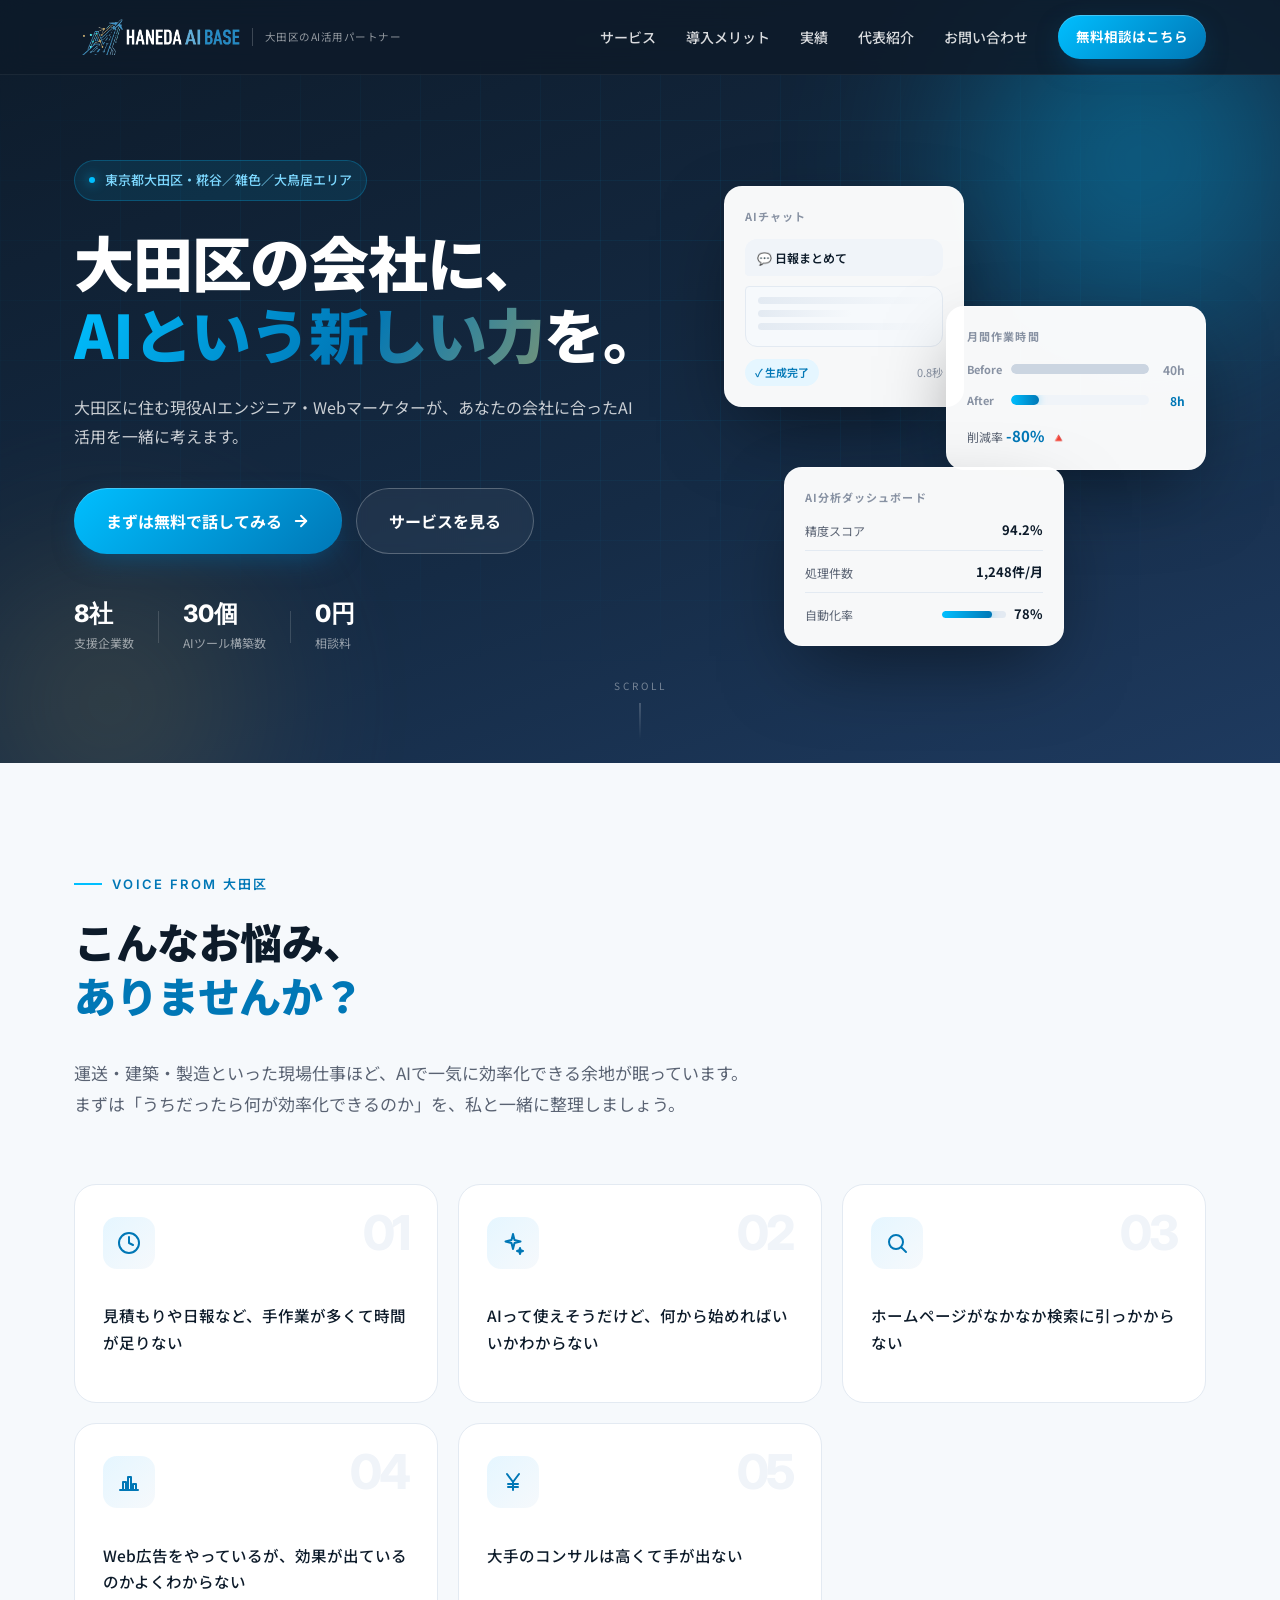
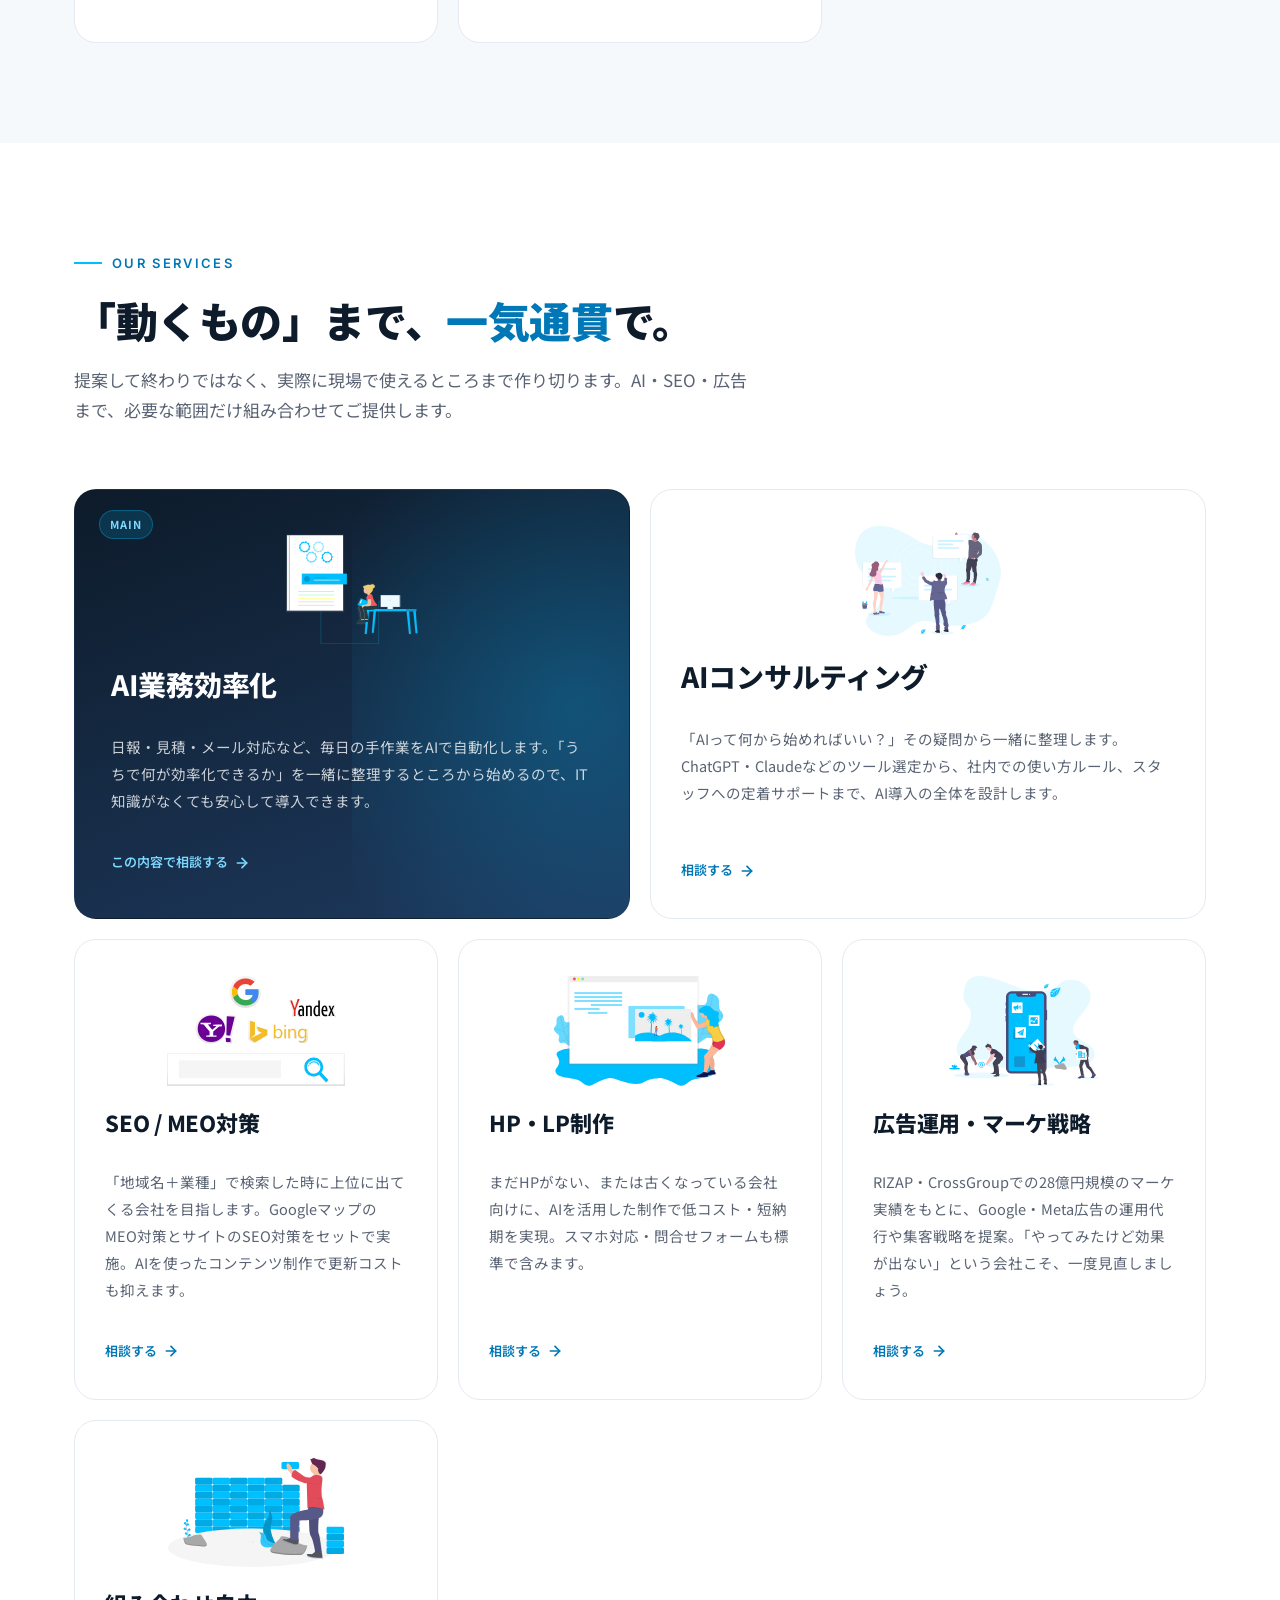
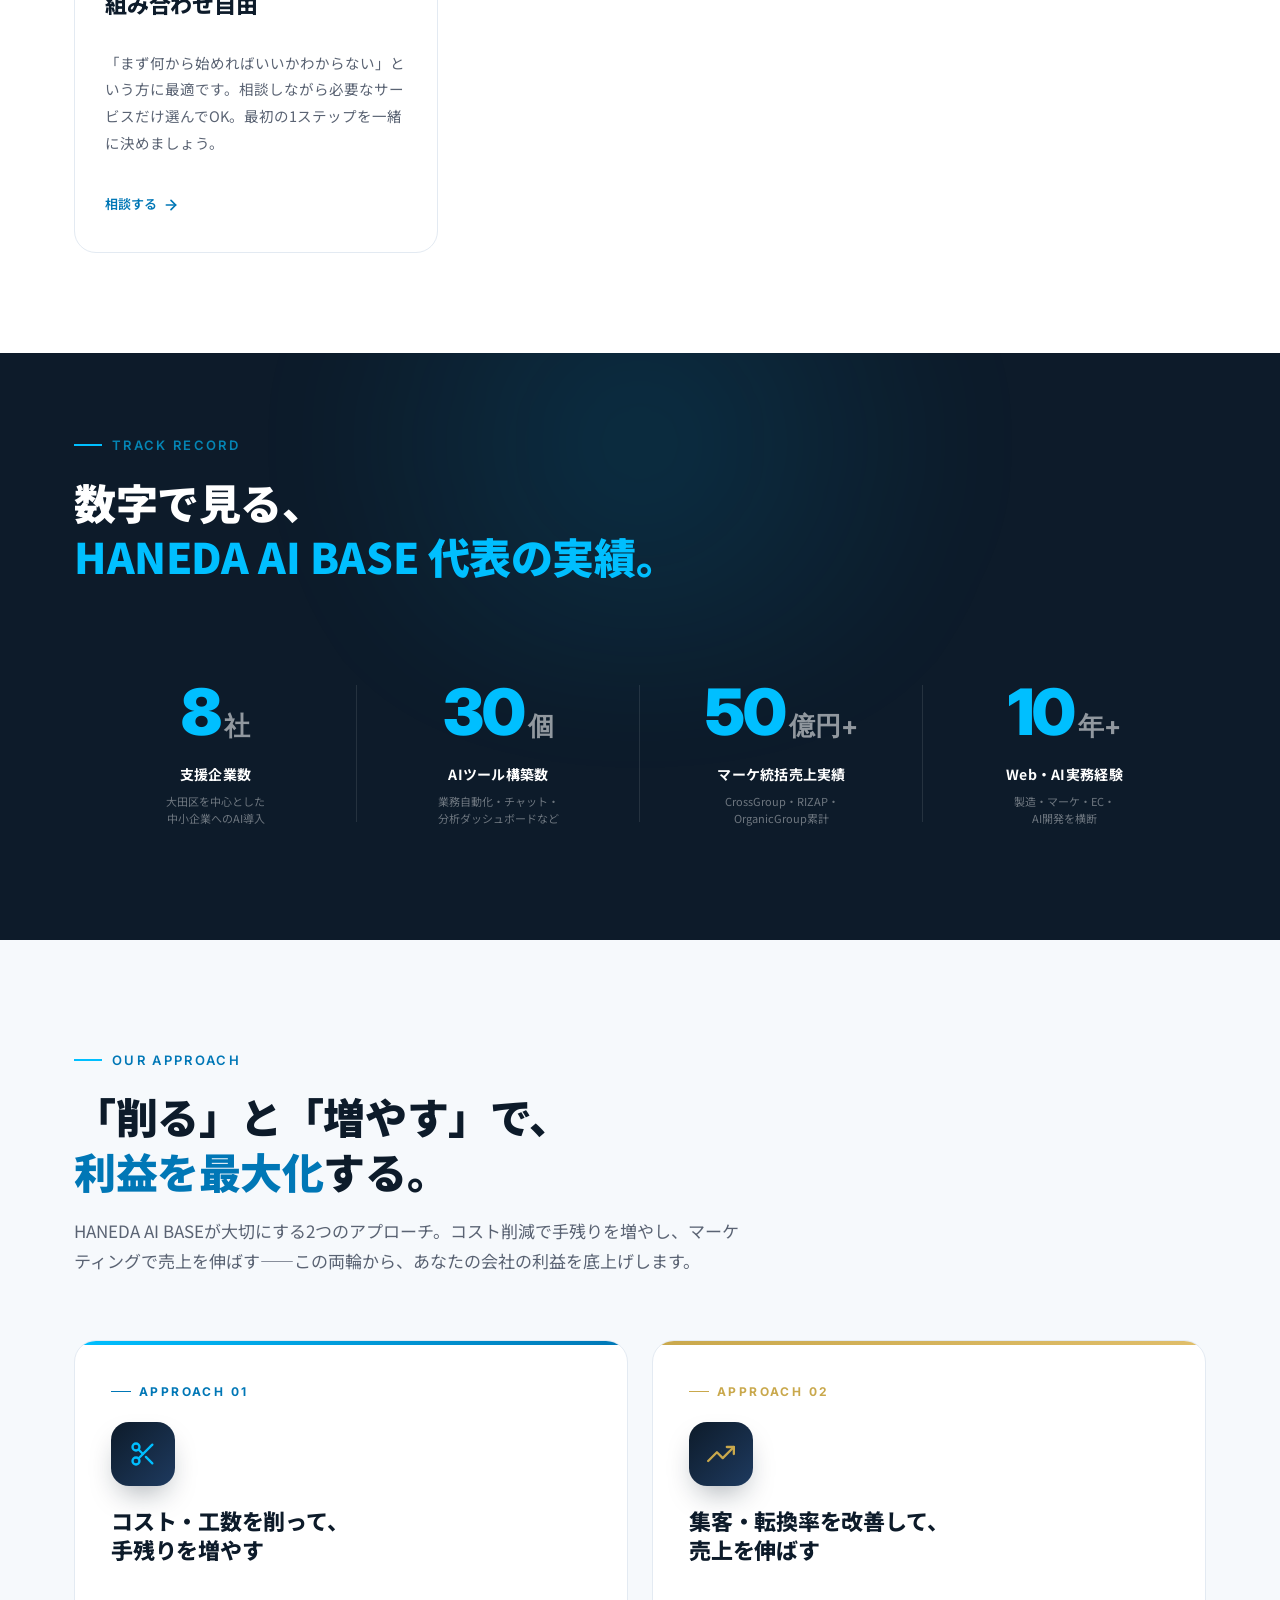
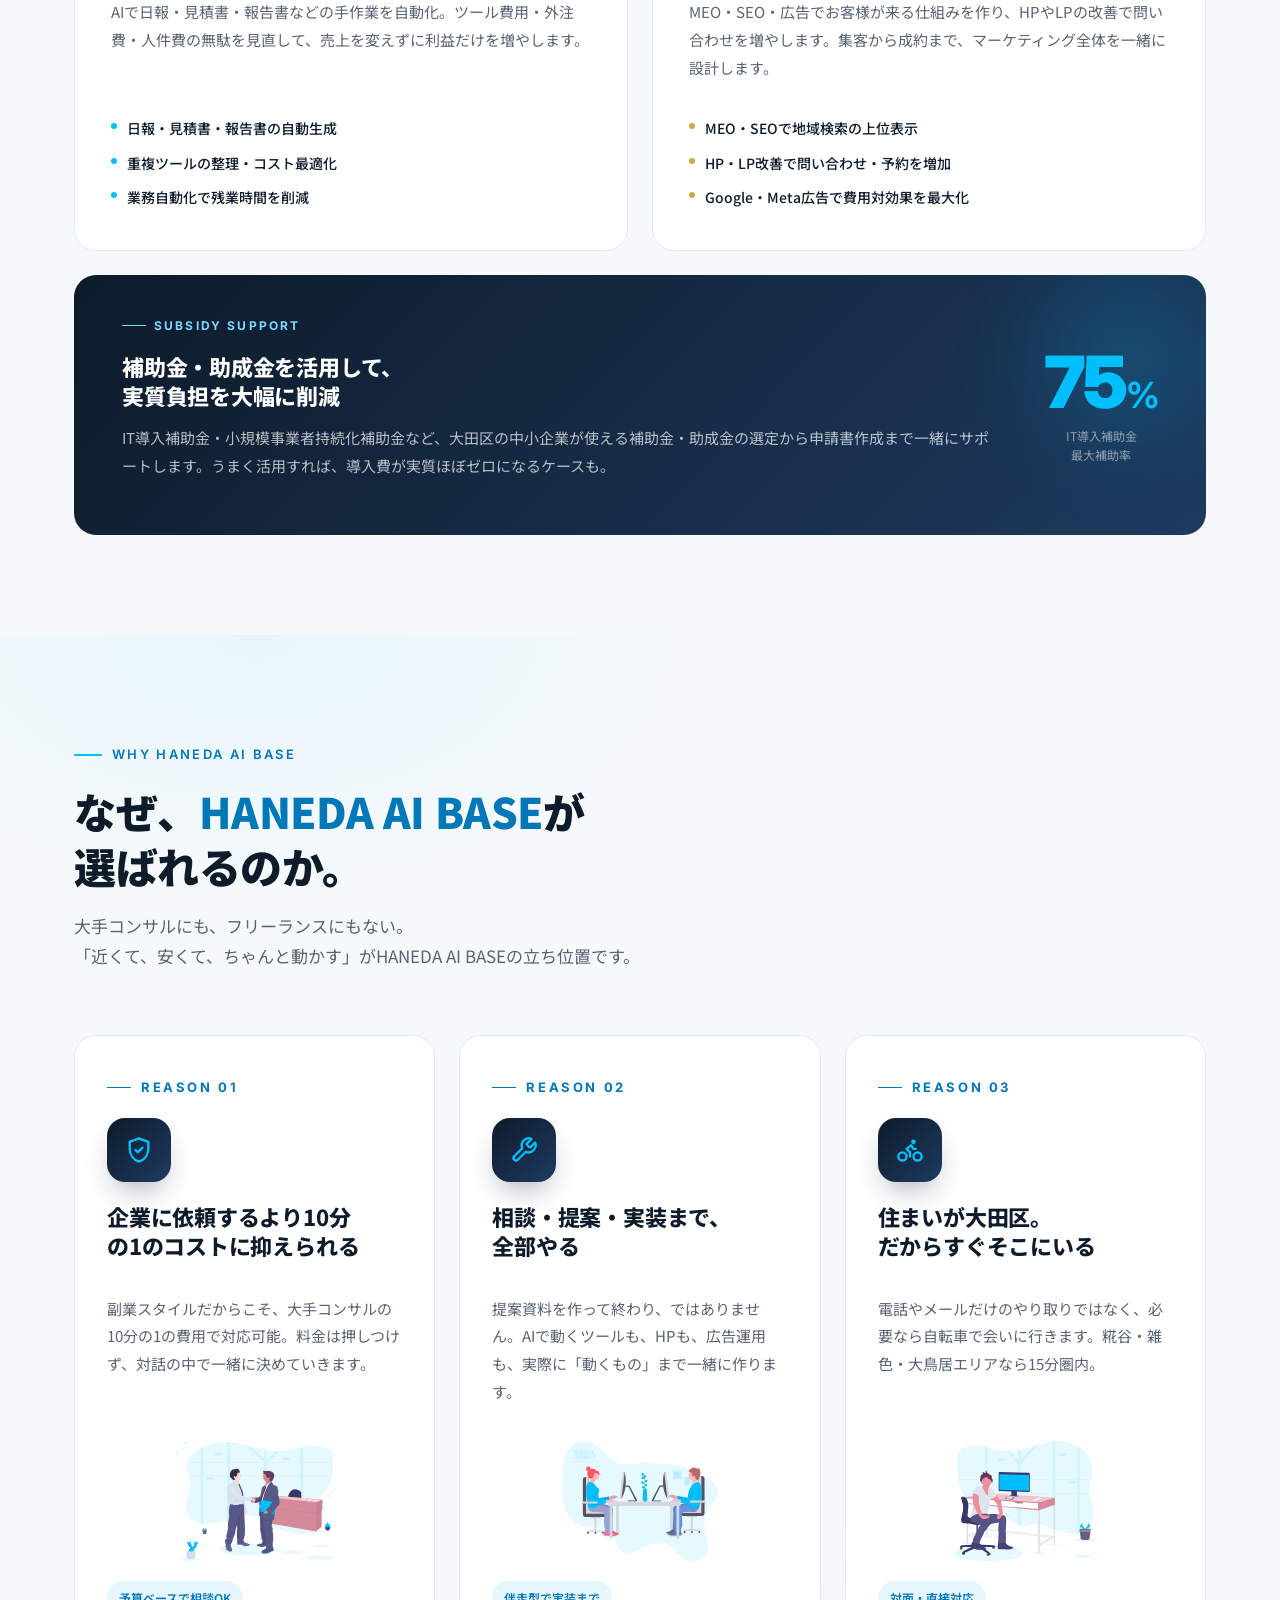
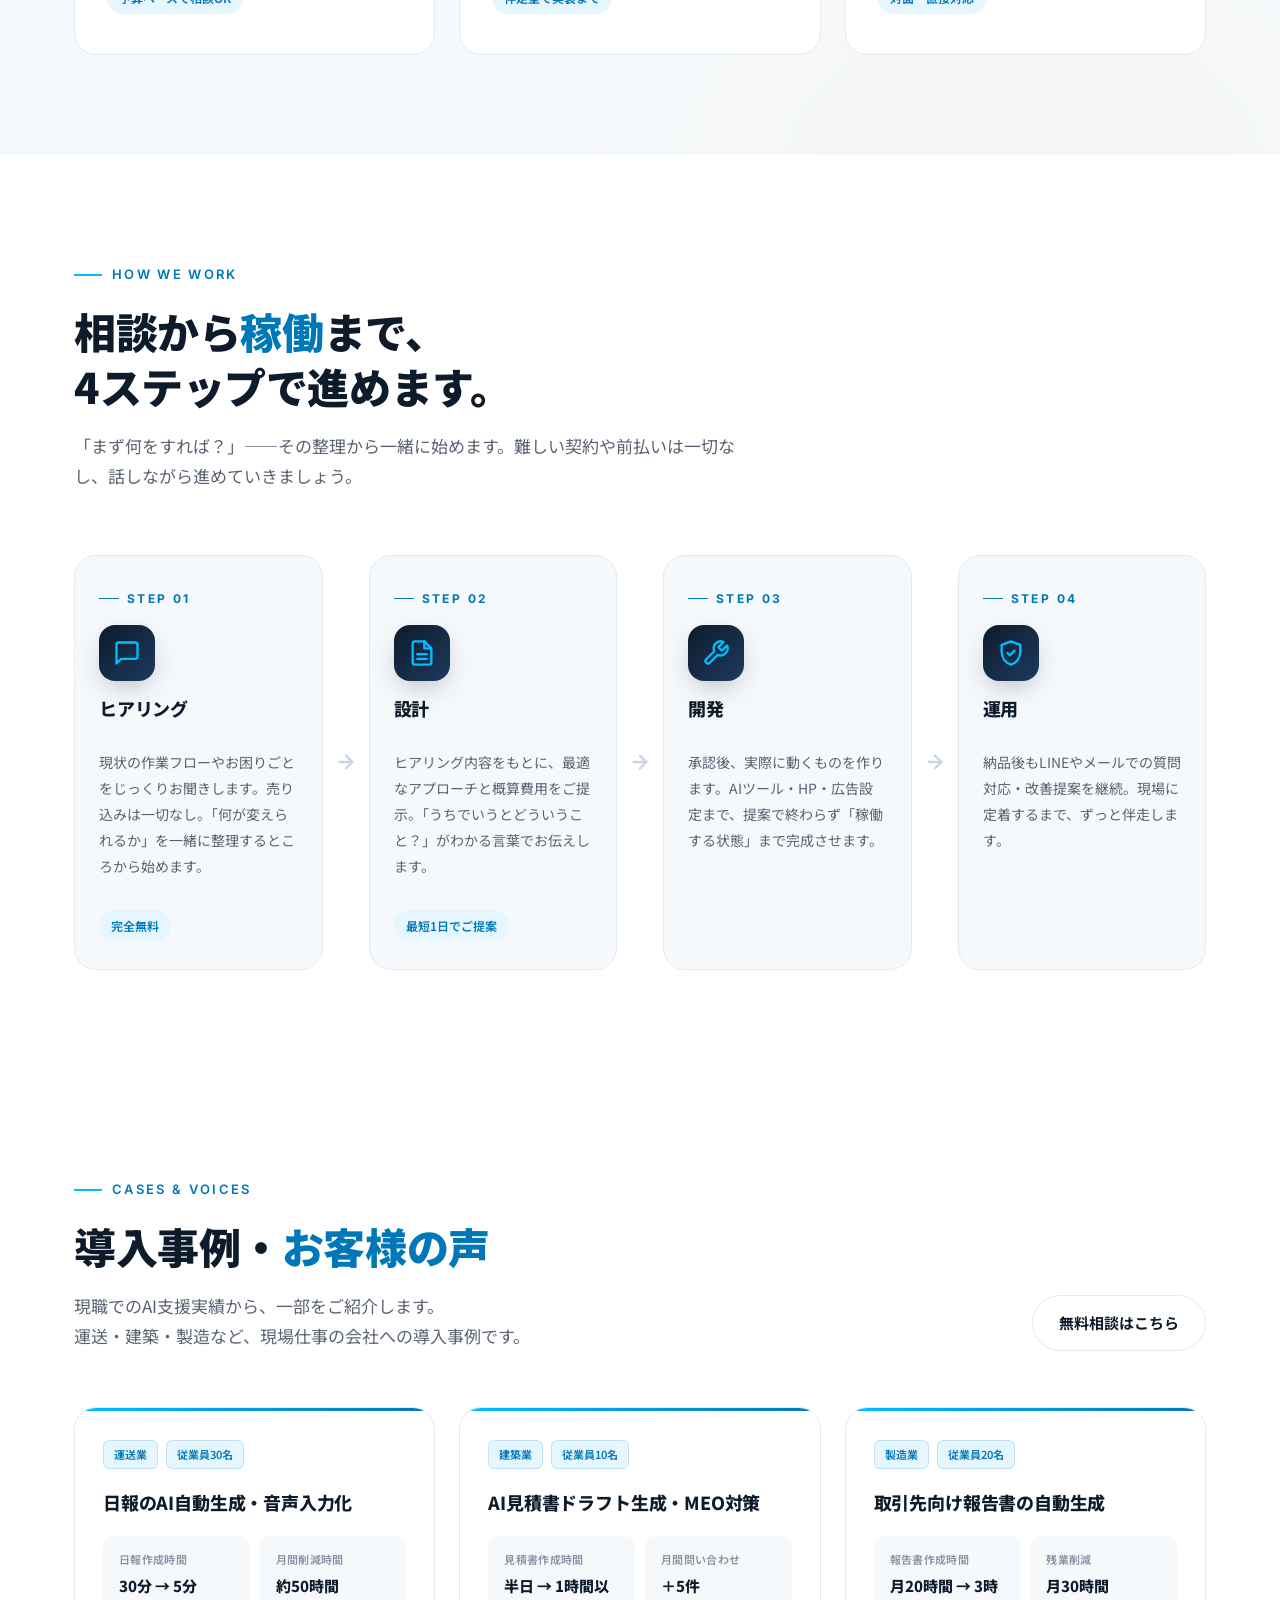
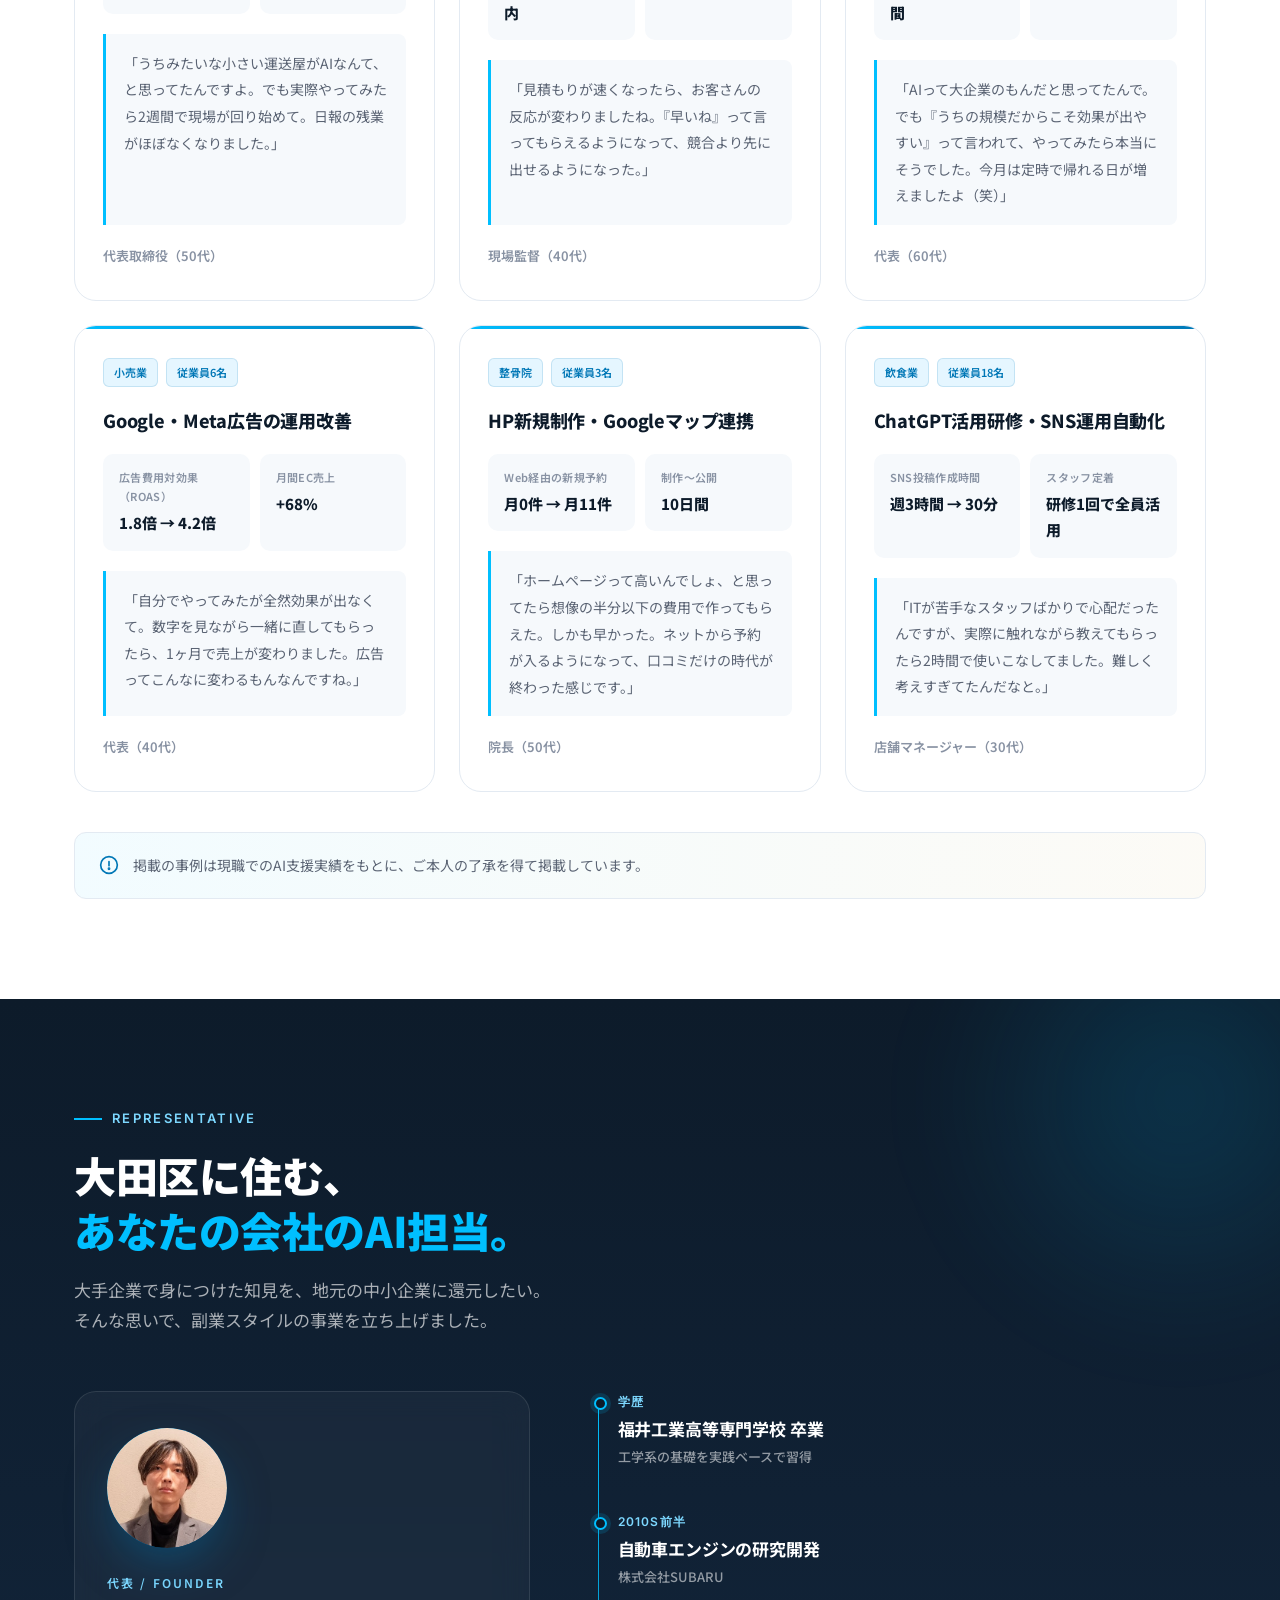
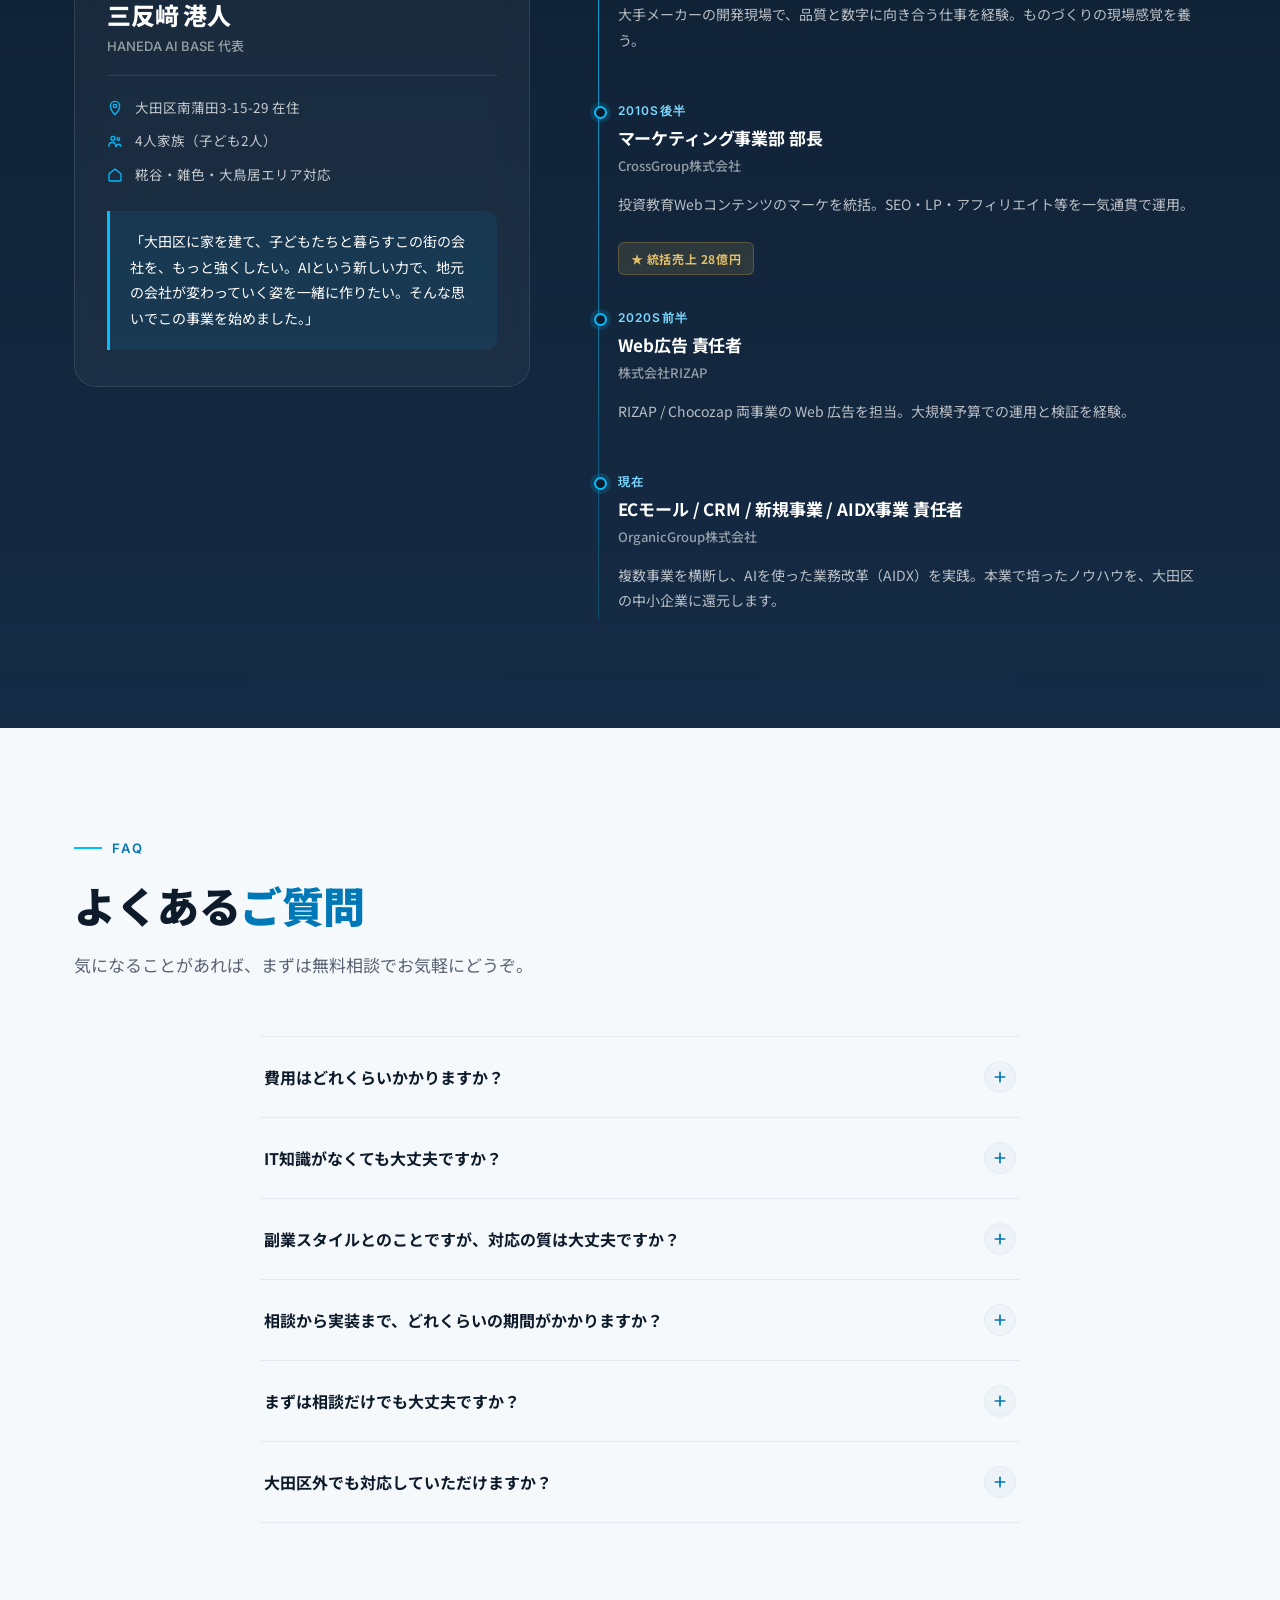
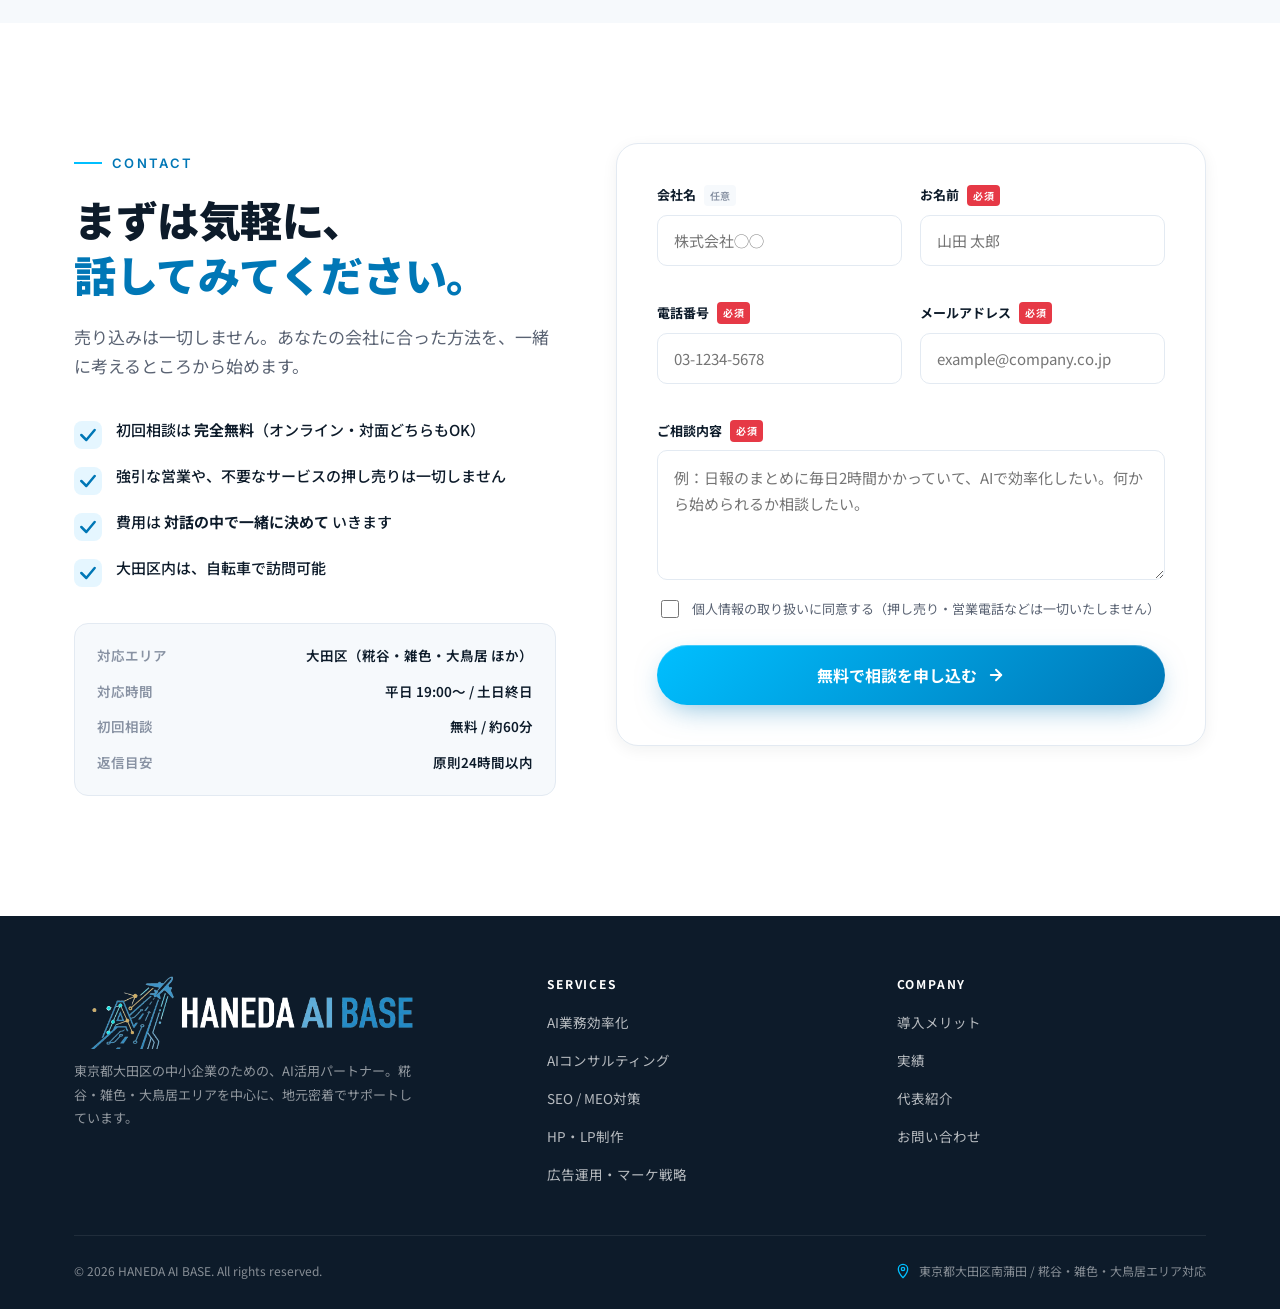
==== index.html @ e8ee028d "Initial commit: HANEDA AI BASE website Co-Authored-By: Claude Sonnet 4.6 <noreply@anthropic.com>" ====
<!DOCTYPE html>
<html lang="ja">
<head>
<meta charset="UTF-8" />
<meta name="viewport" content="width=device-width, initial-scale=1.0" />
<title>HANEDA AI BASE｜大田区の中小企業向けAI活用パートナー</title>
<link rel="preconnect" href="https://fonts.googleapis.com" />
<link rel="preconnect" href="https://fonts.gstatic.com" crossorigin />
<link href="https://fonts.googleapis.com/css2?family=Noto+Sans+JP:wght@400;500;700;900&family=Inter:wght@400;600;800&display=swap" rel="stylesheet" />
<link rel="icon" href="favicon.ico" type="image/x-icon" />
<link rel="stylesheet" href="styles.css" />
<link rel="stylesheet" href="styles-sections.css" />
<link rel="stylesheet" href="styles-rest.css" />
</head>
<body>
<!-- Header -->
<header class="site-header" id="siteHeader">
  <div class="container header-inner">
    <a href="#top" class="logo">
      <img src="images/logo-footer.png" class="header-logo header-logo--light" alt="HANEDA AI BASE" />
      <img src="images/logo-header-dark.png" class="header-logo header-logo--dark" alt="HANEDA AI BASE" />
      <span class="logo-sub">大田区のAI活用パートナー</span>
    </a>

    <nav class="site-nav" id="siteNav">
      <a href="#services">サービス</a>
      <a href="#benefits">導入メリット</a>
      <a href="#cases">実績</a>
      <a href="#profile">代表紹介</a>
      <a href="#contact">お問い合わせ</a>
      <a href="#contact" class="btn btn-primary btn-sm nav-cta">無料相談はこちら</a>
    </nav>

    <button class="nav-toggle" id="navToggle" aria-label="メニューを開く">
      <span></span><span></span><span></span>
    </button>
  </div>
</header>

<!-- Hero -->
<section class="hero" id="top">
  <div class="hero-bg" aria-hidden="true">
    <div class="hero-glow glow-1"></div>
    <div class="hero-glow glow-2"></div>
    <div class="hero-grid"></div>
  </div>

  <div class="container hero-inner">
    <div class="hero-text reveal">
      <div class="hero-eyebrow">
        <span class="dot"></span>
        東京都大田区・糀谷／雑色／大鳥居エリア
      </div>
      <h1 class="hero-title">
        大田区の会社に、<br />
        <span class="grad-text">AIという新しい力</span>を。
      </h1>
      <p class="hero-sub">
        大田区に住む現役AIエンジニア・Webマーケターが、あなたの会社に合ったAI活用を一緒に考えます。
      </p>
      <div class="hero-cta">
        <a href="#contact" class="btn btn-primary btn-lg">
          まずは無料で話してみる
          <svg width="18" height="18" viewBox="0 0 24 24" fill="none" stroke="currentColor" stroke-width="2.5" stroke-linecap="round" stroke-linejoin="round"><line x1="5" y1="12" x2="19" y2="12"></line><polyline points="12 5 19 12 12 19"></polyline></svg>
        </a>
        <a href="#services" class="btn btn-ghost btn-lg">サービスを見る</a>
      </div>
      <div class="hero-trust">
        <div class="trust-item"><strong>8社</strong><span>支援企業数</span></div>
        <div class="trust-divider"></div>
        <div class="trust-item"><strong>30個</strong><span>AIツール構築数</span></div>
        <div class="trust-divider"></div>
        <div class="trust-item"><strong>0円</strong><span>相談料</span></div>
      </div>
    </div>

    <div class="hero-visual reveal" aria-hidden="true">
      <div class="card-stack">
        <div class="floating-card card-1">
          <div class="fc-label">AIチャット</div>
          <div class="fc-chat">
            <div class="fc-chat-user">💬 日報まとめて</div>
            <div class="fc-chat-ai">
              <div class="fc-line"></div>
              <div class="fc-line short"></div>
              <div class="fc-line"></div>
            </div>
          </div>
          <div class="fc-chat-footer">
            <div class="fc-tag">✓ 生成完了</div>
            <span class="fc-time">0.8秒</span>
          </div>
        </div>
        <div class="floating-card card-2">
          <div class="fc-label">月間作業時間</div>
          <div class="fc-compare">
            <div class="fc-compare-row">
              <span class="fc-compare-label">Before</span>
              <div class="fc-bar-wrap"><div class="fc-bar fc-bar-before"></div></div>
              <span class="fc-compare-val mute">40h</span>
            </div>
            <div class="fc-compare-row">
              <span class="fc-compare-label">After</span>
              <div class="fc-bar-wrap"><div class="fc-bar fc-bar-after"></div></div>
              <span class="fc-compare-val accent">8h</span>
            </div>
          </div>
          <div class="fc-reduction">削減率 <strong>-80%</strong> 🔺</div>
        </div>
        <div class="floating-card card-3">
          <div class="fc-label">AI分析ダッシュボード</div>
          <div class="fc-kpi-list">
            <div class="fc-kpi-row">
              <span>精度スコア</span>
              <span class="fc-kpi-val">94.2%</span>
            </div>
            <div class="fc-kpi-row">
              <span>処理件数</span>
              <span class="fc-kpi-val">1,248件/月</span>
            </div>
            <div class="fc-kpi-row">
              <span>自動化率</span>
              <div class="fc-mini-bar-wrap">
                <div class="fc-mini-bar"></div>
                <span class="fc-kpi-val">78%</span>
              </div>
            </div>
          </div>
        </div>
      </div>
    </div>
  </div>

  <div class="hero-scroll" aria-hidden="true">
    <span>SCROLL</span>
    <div class="scroll-line"></div>
  </div>
</section>

<main id="main-content"></main>
<div id="footer-mount"></div>

<script src="app.js" defer></script>
</body>
</html>
---- styles.css ----
/* ============ Reset + tokens ============ */
*,*::before,*::after{box-sizing:border-box}
html{scroll-behavior:smooth}
body{
  margin:0;
  font-family:"Noto Sans JP","Hiragino Kaku Gothic ProN","Yu Gothic UI",sans-serif;
  font-weight:400;
  color:#333;
  background:#fff;
  -webkit-font-smoothing:antialiased;
  line-height:1.75;
}
img{max-width:100%;display:block}
a{color:inherit;text-decoration:none}
button{font-family:inherit;cursor:pointer;border:none;background:none}

:root{
  --navy:#0D1B2A;
  --navy-2:#152B45;
  --navy-3:#1E3A5F;
  --cyan:#00BFFF;
  --cyan-2:#0077B6;
  --gold:#C9A84C;
  --text:#333333;
  --text-soft:#5A6373;
  --text-mute:#8892A3;
  --bg:#FFFFFF;
  --bg-soft:#F6F9FC;
  --bg-soft-2:#EEF3F8;
  --line:#E3EAF2;
  --radius:14px;
  --radius-lg:22px;
  --shadow-sm:0 4px 16px rgba(13,27,42,.06);
  --shadow:0 14px 40px -12px rgba(13,27,42,.18);
  --shadow-lg:0 30px 80px -20px rgba(13,27,42,.35);
  --maxw:1180px;
}

.container{width:100%;max-width:var(--maxw);margin:0 auto;padding:0 24px}

/* ============ Typography ============ */
h1,h2,h3,h4{margin:0;line-height:1.3;font-weight:900;color:var(--navy);letter-spacing:-0.01em}
.grad-text{
  background:linear-gradient(120deg,#00BFFF 0%,#0077B6 60%,#C9A84C 130%);
  -webkit-background-clip:text;background-clip:text;color:transparent;
}
.section-eyebrow{
  display:inline-flex;align-items:center;gap:10px;
  font-family:"Inter","Noto Sans JP",sans-serif;
  font-size:13px;font-weight:600;letter-spacing:.18em;
  color:var(--cyan-2);text-transform:uppercase;
  margin-bottom:18px;
}
.section-eyebrow::before{content:"";width:28px;height:2px;background:var(--cyan)}
.section-title{font-size:clamp(28px,4vw,42px);margin-bottom:18px;text-wrap:balance}
.section-title .accent{color:var(--cyan-2)}
.section-lead{font-size:17px;color:var(--text-soft);max-width:680px;margin-bottom:56px;text-wrap:pretty}

section{padding:100px 0;position:relative}
@media (max-width:768px){section{padding:72px 0}}

/* ============ Buttons ============ */
.btn{
  display:inline-flex;align-items:center;justify-content:center;gap:10px;
  font-weight:700;font-size:15px;
  padding:14px 26px;border-radius:999px;
  transition:transform .25s ease,box-shadow .25s ease,background .25s ease,color .25s ease;
  white-space:nowrap;
}
.btn-sm{padding:10px 18px;font-size:13.5px}
.btn-lg{padding:18px 32px;font-size:16px}
.btn-primary{
  background:linear-gradient(135deg,#00BFFF 0%,#0077B6 100%);
  color:#fff;
  box-shadow:0 10px 30px -10px rgba(0,119,182,.55),inset 0 1px 0 rgba(255,255,255,.25);
}
.btn-primary:hover{transform:translateY(-2px);box-shadow:0 18px 40px -10px rgba(0,119,182,.65),inset 0 1px 0 rgba(255,255,255,.3)}
.btn-ghost{
  background:rgba(255,255,255,.05);color:#fff;
  border:1px solid rgba(255,255,255,.25);
  backdrop-filter:blur(6px);
}
.btn-ghost:hover{background:rgba(255,255,255,.12);transform:translateY(-2px)}
.btn-outline{
  background:transparent;color:var(--navy);
  border:1.5px solid var(--line);
}
.btn-outline:hover{border-color:var(--navy);transform:translateY(-2px)}

/* ============ Header ============ */
.site-header{
  position:fixed;top:0;left:0;right:0;z-index:100;
  background:rgba(13,27,42,.85);
  backdrop-filter:blur(14px);-webkit-backdrop-filter:blur(14px);
  border-bottom:1px solid rgba(255,255,255,.06);
  transition:background .3s ease, border-color .3s ease;
}
.site-header.scrolled{background:rgba(255,255,255,.92);border-bottom-color:var(--line)}
.site-header.scrolled .site-nav a:not(.btn){color:var(--navy)}
.site-header.scrolled .logo-name{color:var(--navy)}
.site-header.scrolled .logo-sub{color:var(--text-mute);border-left-color:var(--line)}
.site-header.scrolled .nav-toggle span{background:var(--navy)}

.header-inner{display:flex;align-items:center;justify-content:space-between;height:74px}
.logo{display:flex;align-items:center;gap:12px}
.logo-mark{display:inline-flex}
.logo-text{display:flex;flex-direction:column;line-height:1.1}
.logo-name{font-family:"Inter","Noto Sans JP",sans-serif;font-weight:800;color:#fff;font-size:17px;letter-spacing:-.01em;transition:color .3s}
.logo-sub{font-size:10.5px;color:rgba(255,255,255,.55);letter-spacing:.05em;transition:color .3s;padding-left:12px;border-left:1px solid rgba(255,255,255,.2)}
.header-logo{height:36px;width:auto;display:block}
.header-logo--dark{display:none}
.site-header.scrolled .header-logo--light{display:none}
.site-header.scrolled .header-logo--dark{display:block}

.site-nav{display:flex;align-items:center;gap:30px}
.site-nav a:not(.btn){color:rgba(255,255,255,.85);font-size:14px;font-weight:500;position:relative;transition:color .2s}
.site-nav a:not(.btn):hover{color:var(--cyan)}
.site-nav a:not(.btn)::after{content:"";position:absolute;left:0;bottom:-6px;height:2px;width:0;background:var(--cyan);transition:width .25s ease}
.site-nav a:not(.btn):hover::after{width:100%}

.nav-toggle{display:none;flex-direction:column;gap:5px;padding:8px}
.nav-toggle span{display:block;width:24px;height:2px;background:#fff;border-radius:2px;transition:transform .3s,opacity .3s,background .3s}
.nav-toggle.open span:nth-child(1){transform:translateY(7px) rotate(45deg)}
.nav-toggle.open span:nth-child(2){opacity:0}
.nav-toggle.open span:nth-child(3){transform:translateY(-7px) rotate(-45deg)}

@media (max-width:920px){
  .nav-toggle{display:flex}
  .site-nav{
    position:absolute;top:74px;left:0;right:0;
    flex-direction:column;align-items:stretch;gap:0;
    background:#0D1B2A;
    padding:20px 24px 32px;
    transform:translateY(-130%);transition:transform .35s ease;
    border-bottom:1px solid rgba(255,255,255,.08);
  }
  .site-nav.open{transform:translateY(0)}
  .site-nav a:not(.btn){padding:16px 0;border-bottom:1px solid rgba(255,255,255,.06);color:#fff}
  .nav-cta{margin-top:16px;justify-content:center}
  .site-header.scrolled .site-nav{background:#fff}
  .site-header.scrolled .site-nav a:not(.btn){border-color:var(--line)}
}

/* ============ Hero ============ */
.hero{
  background:linear-gradient(160deg,#0D1B2A 0%,#152B45 60%,#1E3A5F 100%);
  color:#fff;
  padding:160px 0 110px;
  overflow:hidden;
  position:relative;
}
.hero-bg{position:absolute;inset:0;pointer-events:none;overflow:hidden}
.hero-glow{position:absolute;border-radius:50%;filter:blur(80px);opacity:.5}
.glow-1{width:520px;height:520px;background:radial-gradient(circle,#00BFFF 0%,transparent 70%);top:-100px;right:-120px}
.glow-2{width:420px;height:420px;background:radial-gradient(circle,#C9A84C 0%,transparent 70%);bottom:-150px;left:-100px;opacity:.25}
.hero-grid{
  position:absolute;inset:0;
  background-image:
    linear-gradient(rgba(0,191,255,.06) 1px,transparent 1px),
    linear-gradient(90deg,rgba(0,191,255,.06) 1px,transparent 1px);
  background-size:60px 60px;
  mask-image:radial-gradient(ellipse 80% 60% at 50% 40%,#000 30%,transparent 80%);
}

.hero-inner{position:relative;display:grid;grid-template-columns:1.1fr .9fr;gap:60px;align-items:center}
.hero-eyebrow{
  display:inline-flex;align-items:center;gap:10px;
  padding:8px 14px;border-radius:999px;
  background:rgba(0,191,255,.1);border:1px solid rgba(0,191,255,.25);
  font-size:13px;color:#7DD8FF;font-weight:500;margin-bottom:24px;
}
.hero-eyebrow .dot{width:6px;height:6px;border-radius:50%;background:#00BFFF;box-shadow:0 0 12px #00BFFF;animation:pulse 2s ease-in-out infinite}
@keyframes pulse{0%,100%{opacity:1;transform:scale(1)}50%{opacity:.6;transform:scale(1.2)}}

.hero-title{
  font-size:clamp(34px,5vw,60px);
  font-weight:900;color:#fff;line-height:1.2;
  margin-bottom:24px;letter-spacing:-.02em;
}
.hero-sub{
  font-size:16px;color:rgba(255,255,255,.78);
  max-width:560px;margin-bottom:36px;line-height:1.85;
}
.hero-cta{display:flex;gap:14px;flex-wrap:wrap;margin-bottom:48px}
.hero-trust{display:flex;align-items:center;gap:24px;flex-wrap:wrap}
.trust-item{display:flex;flex-direction:column}
.trust-item strong{font-family:"Inter",sans-serif;font-size:24px;font-weight:800;color:#fff;line-height:1}
.trust-item span{font-size:12px;color:rgba(255,255,255,.55);margin-top:6px}
.trust-divider{width:1px;height:32px;background:rgba(255,255,255,.15)}

.hero-visual{position:relative;height:480px}
.card-stack{position:absolute;inset:0}
.floating-card{
  position:absolute;
  background:rgba(255,255,255,.97);
  color:var(--navy);
  border-radius:18px;
  padding:20px;
  box-shadow:0 30px 80px -20px rgba(0,0,0,.5);
  border:1px solid rgba(255,255,255,.4);
  animation:float 6s ease-in-out infinite;
}
@keyframes float{0%,100%{transform:translateY(0)}50%{transform:translateY(-10px)}}
.card-1{top:20px;left:0;width:240px;animation-delay:0s}
.card-2{top:140px;right:0;width:260px;animation-delay:1.5s}
.card-3{bottom:0;left:60px;width:280px;animation-delay:3s}

.fc-label{font-size:11px;font-weight:700;color:var(--text-mute);letter-spacing:.1em;text-transform:uppercase;margin-bottom:12px}
.fc-line{height:7px;background:linear-gradient(90deg,#E3EAF2,#F6F9FC);border-radius:4px;margin-bottom:6px}
.fc-line.short{width:55%}
.fc-tag{display:inline-block;font-size:11px;padding:4px 10px;border-radius:999px;background:#E5F6FF;color:#0077B6;font-weight:600}

/* Card1: チャット */
.fc-chat{display:flex;flex-direction:column;gap:10px;margin-bottom:12px}
.fc-chat-user{font-size:12px;font-weight:600;color:var(--navy);background:#F0F4F9;padding:8px 12px;border-radius:12px 12px 12px 4px}
.fc-chat-ai{background:#F6F9FC;padding:10px 12px;border-radius:4px 12px 12px 12px;border:1px solid var(--line)}
.fc-chat-footer{display:flex;align-items:center;justify-content:space-between}
.fc-time{font-size:11px;color:var(--text-mute)}

/* Card2: Before/After */
.fc-compare{display:flex;flex-direction:column;gap:10px;margin-bottom:12px}
.fc-compare-row{display:flex;align-items:center;gap:8px}
.fc-compare-label{width:36px;font-size:11px;font-weight:700;color:var(--text-mute);flex-shrink:0}
.fc-bar-wrap{flex:1;height:10px;background:#F0F4F9;border-radius:999px;overflow:hidden}
.fc-bar{height:100%;border-radius:999px}
.fc-bar-before{width:100%;background:#CBD5E1}
.fc-bar-after{width:20%;background:linear-gradient(90deg,#00BFFF,#0077B6);box-shadow:0 0 8px rgba(0,191,255,.4)}
.fc-compare-val{font-size:12px;font-weight:700;width:28px;text-align:right;flex-shrink:0}
.fc-compare-val.mute{color:var(--text-mute)}
.fc-compare-val.accent{color:#0077B6}
.fc-reduction{font-size:12px;color:var(--text-soft)}
.fc-reduction strong{color:#0077B6;font-size:15px;margin-right:4px}

/* Card3: KPIダッシュボード */
.fc-kpi-list{display:flex;flex-direction:column;gap:10px}
.fc-kpi-row{display:flex;justify-content:space-between;align-items:center;font-size:12px;color:var(--text-soft);padding-bottom:8px;border-bottom:1px solid var(--line)}
.fc-kpi-row:last-child{border-bottom:none;padding-bottom:0}
.fc-kpi-val{font-weight:700;color:var(--navy);font-size:13px}
.fc-mini-bar-wrap{display:flex;align-items:center;gap:8px}
.fc-mini-bar{width:64px;height:7px;border-radius:999px;background:#E3EAF2;overflow:hidden}
.fc-mini-bar::before{content:"";display:block;width:78%;height:100%;background:linear-gradient(90deg,#00BFFF,#0077B6);border-radius:999px;box-shadow:0 0 8px rgba(0,191,255,.4)}

.hero-scroll{position:absolute;bottom:24px;left:50%;transform:translateX(-50%);display:flex;flex-direction:column;align-items:center;gap:8px;font-size:10px;letter-spacing:.3em;color:rgba(255,255,255,.4)}
.scroll-line{width:1px;height:36px;background:linear-gradient(180deg,rgba(255,255,255,.4),transparent);animation:scrollPulse 2s ease-in-out infinite}
@keyframes scrollPulse{0%,100%{opacity:.4;transform:scaleY(1)}50%{opacity:1;transform:scaleY(1.3)}}

@media (max-width:920px){
  .hero{padding:130px 0 80px}
  .hero-inner{grid-template-columns:1fr;gap:40px}
  .hero-visual{height:360px;margin-top:20px}
  .card-1{width:200px}
  .card-2{width:220px}
  .card-3{width:240px;left:20px}
  .hero-scroll{display:none}
}

/* ============ Scroll reveal ============ */
.reveal{opacity:0;transform:translateY(24px);transition:opacity .8s ease,transform .8s ease}
.reveal.in{opacity:1;transform:none}
.reveal.d1{transition-delay:.1s}
.reveal.d2{transition-delay:.2s}
.reveal.d3{transition-delay:.3s}
.reveal.d4{transition-delay:.4s}
---- styles-sections.css ----
/* ============ Illustrations ============ */
.service-illust-sub{
  width:100%;max-height:110px;
  object-fit:contain;
  margin-bottom:4px;
}
.benefit-illust{
  width:100%;max-height:120px;
  object-fit:contain;
}

/* ============ Numbers ============ */
.numbers{
  background:var(--navy);
  padding:72px 0;
  position:relative;overflow:hidden;
}
.numbers::before{
  content:"";position:absolute;top:-160px;left:50%;transform:translateX(-50%);
  width:900px;height:500px;border-radius:50%;
  background:radial-gradient(circle,rgba(0,191,255,.12) 0%,transparent 65%);
  filter:blur(50px);pointer-events:none;
}
.numbers-head{max-width:680px}
.numbers-grid{
  display:grid;grid-template-columns:repeat(4,1fr);
  position:relative;
}
.number-item{
  padding:40px 32px;text-align:center;
  position:relative;
}
.number-item:not(:last-child)::after{
  content:"";position:absolute;right:0;top:20%;height:60%;
  width:1px;background:rgba(255,255,255,.1);
}
.number-val{
  display:flex;align-items:baseline;justify-content:center;gap:4px;
  margin-bottom:14px;
}
.number-count{
  font-family:"Inter",sans-serif;
  font-size:64px;font-weight:900;line-height:1;letter-spacing:-.03em;
  color:#00BFFF;
}
.number-unit{
  font-family:"Inter",sans-serif;
  font-size:26px;font-weight:700;
  color:rgba(255,255,255,.55);
}
.number-label{
  font-size:14px;font-weight:700;color:#fff;
  margin-bottom:6px;letter-spacing:.02em;
}
.number-sub{
  font-size:11px;color:rgba(255,255,255,.4);
  line-height:1.6;
}

@media (max-width:840px){
  .numbers-grid{grid-template-columns:repeat(2,1fr)}
  .number-item:nth-child(2)::after{display:none}
  .number-item{padding:32px 20px}
}

/* ============ Problems ============ */
.problems{background:var(--bg-soft);padding-top:110px}
.problems-head{display:flex;flex-direction:column;align-items:flex-start;margin-bottom:64px}
.problems-lead{color:var(--text-soft);font-size:17px;max-width:680px;line-height:1.85;margin-top:16px;margin-bottom:0}
.problems-grid{display:grid;grid-template-columns:repeat(3,1fr);gap:20px}
.problem-card{
  background:#fff;border-radius:var(--radius-lg);
  padding:32px 28px;border:1px solid var(--line);
  display:flex;flex-direction:column;gap:18px;
  transition:transform .3s ease,box-shadow .3s ease,border-color .3s ease;
  position:relative;overflow:hidden;
}
.problem-card::before{
  content:"";position:absolute;top:0;left:0;right:0;height:3px;
  background:linear-gradient(90deg,#00BFFF,#0077B6);
  transform:scaleX(0);transform-origin:left;transition:transform .4s ease;
}
.problem-card:hover{transform:translateY(-6px);box-shadow:var(--shadow);border-color:transparent}
.problem-card:hover::before{transform:scaleX(1)}
.problem-icon{
  width:52px;height:52px;border-radius:14px;
  display:flex;align-items:center;justify-content:center;
  background:linear-gradient(135deg,#E5F6FF,#F6F9FC);
  color:#0077B6;flex-shrink:0;
}
.problem-num{
  position:absolute;top:24px;right:28px;
  font-family:"Inter",sans-serif;font-size:48px;font-weight:800;
  color:#F0F4F9;line-height:1;letter-spacing:-.05em;
}
.problem-text{font-size:15.5px;color:var(--navy);font-weight:500;line-height:1.7;position:relative;z-index:1}

.problem-card.wide{grid-column:span 2}
@media (max-width:920px){
  .problems-head{grid-template-columns:1fr;gap:24px}
  .problems-head .right{justify-self:start}
  .problems-grid{grid-template-columns:1fr}
  .problem-card.wide{grid-column:auto}
}

/* ============ Services ============ */
.services{background:#fff}
.services-grid{display:grid;grid-template-columns:repeat(6,1fr);gap:20px}
.service-card{
  background:#fff;border-radius:var(--radius-lg);
  border:1px solid var(--line);
  padding:36px 30px;
  display:flex;flex-direction:column;gap:18px;
  transition:transform .3s ease,box-shadow .3s ease,border-color .3s ease;
  position:relative;overflow:hidden;
}
.service-card:hover{transform:translateY(-6px);box-shadow:var(--shadow);border-color:#0077B6}
.service-card.main{
  grid-column:span 3;
  background:linear-gradient(160deg,#0D1B2A 0%,#1E3A5F 100%);
  color:#fff;border-color:transparent;
  padding:44px 36px;
  position:relative;
}
.service-card.main::before{
  content:"";position:absolute;top:-50%;right:-30%;width:80%;height:200%;
  background:radial-gradient(circle,rgba(0,191,255,.25) 0%,transparent 60%);
  pointer-events:none;
}
.service-card.main .service-name{color:#fff}
.service-card.main .service-desc{color:rgba(255,255,255,.78)}
.service-card.main .service-badge{background:rgba(0,191,255,.15);color:#7DD8FF;border-color:rgba(0,191,255,.3)}
.service-card.sub{grid-column:span 3}
@media (min-width:921px){
  .services-grid > .service-card.sub:nth-of-type(n+3){grid-column:span 2}
}

.service-icon{
  width:56px;height:56px;border-radius:14px;
  display:flex;align-items:center;justify-content:center;
  font-size:30px;
  background:rgba(0,191,255,.1);
  position:relative;z-index:1;
}
.service-card.main .service-icon{background:rgba(255,255,255,.1);backdrop-filter:blur(6px)}
.service-badge{
  position:absolute;top:20px;left:24px;
  font-size:11px;font-weight:700;letter-spacing:.1em;
  padding:4px 10px;border-radius:999px;
  background:#E5F6FF;color:#0077B6;border:1px solid rgba(0,191,255,.2);
  text-transform:uppercase;
  z-index:2;
}
.service-name{font-size:22px;font-weight:800;color:var(--navy);position:relative;z-index:1}
.service-card.main .service-name{font-size:28px}
.service-desc{font-size:14.5px;color:var(--text-soft);line-height:1.85;position:relative;z-index:1;flex:1}
.service-link{
  font-size:13px;font-weight:600;color:#0077B6;
  display:inline-flex;align-items:center;gap:6px;
  position:relative;z-index:1;margin-top:4px;
}
.service-card.main .service-link{color:#7DD8FF}
.service-link svg{transition:transform .25s}
.service-card:hover .service-link svg{transform:translateX(4px)}

@media (max-width:920px){
  .services-grid{grid-template-columns:1fr}
  .service-card.main,.service-card.sub{grid-column:auto}
  .services-grid > .service-card.sub:nth-of-type(n+3){grid-column:auto}
}

/* ============ Benefits ============ */
.benefits{
  background:var(--bg-soft);
  background-image:
    radial-gradient(ellipse 60% 40% at 20% 0%,rgba(0,191,255,.06) 0%,transparent 60%),
    radial-gradient(ellipse 60% 40% at 80% 100%,rgba(201,168,76,.05) 0%,transparent 60%);
}
.benefits-head{margin-bottom:64px}

.benefits-grid{display:grid;grid-template-columns:repeat(3,1fr);gap:24px}
.benefit-card{
  background:#fff;border-radius:var(--radius-lg);
  padding:40px 32px;border:1px solid var(--line);
  display:flex;flex-direction:column;gap:20px;
  position:relative;
  transition:transform .3s,box-shadow .3s;
}
.benefit-card:hover{transform:translateY(-6px);box-shadow:var(--shadow)}
.benefit-num{
  font-family:"Inter",sans-serif;
  font-size:13px;font-weight:700;letter-spacing:.2em;
  color:var(--cyan-2);
  display:flex;align-items:center;gap:10px;
}
.benefit-num::before{content:"";width:24px;height:1px;background:var(--cyan-2)}
.benefit-icon{
  width:64px;height:64px;border-radius:18px;
  display:flex;align-items:center;justify-content:center;
  background:linear-gradient(135deg,#0D1B2A,#1E3A5F);
  color:#00BFFF;
  box-shadow:0 14px 30px -10px rgba(13,27,42,.4);
}
.benefit-name{font-size:22px;font-weight:800;color:var(--navy);text-wrap:balance}
.benefit-desc{font-size:15px;color:var(--text-soft);line-height:1.85;flex:1}
.benefit-tag{
  display:inline-flex;align-self:flex-start;align-items:center;gap:6px;
  font-size:12px;font-weight:600;
  padding:6px 12px;border-radius:999px;
  background:#E5F6FF;color:#0077B6;
}

@media (max-width:920px){
  .benefits-grid{grid-template-columns:1fr}
}

/* ============ Cases ============ */
.cases{background:#fff}
.cases-head{display:flex;justify-content:space-between;align-items:flex-end;gap:40px;margin-bottom:56px;flex-wrap:wrap}
.cases-head .lead-block{max-width:560px}
.cases-grid{display:grid;grid-template-columns:repeat(3,1fr);gap:24px}
.case-card{
  background:#fff;
  border:1px solid var(--line);
  border-radius:var(--radius-lg);
  padding:32px 28px;
  position:relative;
  display:flex;flex-direction:column;gap:20px;
  transition:transform .3s,box-shadow .3s;
  overflow:hidden;
}
.case-card::before{
  content:"";position:absolute;top:0;left:0;right:0;height:3px;
  background:linear-gradient(90deg,#00BFFF,#0077B6);
}
.case-card:hover{transform:translateY(-4px);box-shadow:var(--shadow)}
.case-meta{display:flex;gap:8px;flex-wrap:wrap}
.case-chip{
  font-size:11px;padding:4px 10px;border-radius:6px;
  background:#E5F6FF;color:#0077B6;
  border:1px solid rgba(0,119,182,.15);font-weight:600;
}
.case-title{font-size:18px;font-weight:800;color:var(--navy);line-height:1.5}
.case-stats{
  display:grid;grid-template-columns:1fr 1fr;gap:10px;
}
.case-stat{
  background:var(--bg-soft);border-radius:10px;
  padding:14px 16px;
  display:flex;flex-direction:column;gap:4px;
}
.case-stat-label{font-size:11px;color:var(--text-mute);font-weight:600;letter-spacing:.03em}
.case-stat-value{font-size:15px;font-weight:800;color:var(--navy)}
.case-quote{
  margin:0;flex:1;
  font-size:14px;line-height:1.9;color:var(--text-soft);font-style:normal;
  padding:16px 18px;
  background:var(--bg-soft);
  border-left:3px solid var(--cyan);
  border-radius:0 8px 8px 0;
}
.case-who{
  font-size:13px;color:var(--text-mute);font-weight:600;
}

.cases-note{
  margin-top:40px;padding:20px 24px;
  background:linear-gradient(90deg,rgba(0,191,255,.05),rgba(201,168,76,.05));
  border-radius:12px;
  font-size:14px;color:var(--text-soft);
  display:flex;align-items:center;gap:14px;
  border:1px solid var(--line);
}
.cases-note svg{flex-shrink:0;color:#0077B6}

@media (max-width:920px){
  .cases-grid{grid-template-columns:1fr}
}
---- styles-rest.css ----
/* ============ Profile ============ */
.profile{
  background:linear-gradient(180deg,#0D1B2A 0%,#152B45 100%);
  color:#fff;
  position:relative;overflow:hidden;
}
.profile::before{
  content:"";position:absolute;top:-200px;right:-200px;
  width:600px;height:600px;border-radius:50%;
  background:radial-gradient(circle,rgba(0,191,255,.15) 0%,transparent 60%);
  filter:blur(40px);pointer-events:none;
}
.profile .section-title{color:#fff}
.profile .section-lead{color:rgba(255,255,255,.65)}

.profile-inner{display:grid;grid-template-columns:.85fr 1.15fr;gap:60px;align-items:start;position:relative;z-index:1}

.profile-card{
  background:rgba(255,255,255,.04);
  border:1px solid rgba(255,255,255,.1);
  border-radius:var(--radius-lg);
  padding:36px 32px;
  backdrop-filter:blur(14px);
  position:sticky;top:100px;
}
.profile-portrait{
  width:120px;height:120px;border-radius:50%;
  background:
    radial-gradient(circle at 30% 30%,#00BFFF,#0077B6 60%,#0D1B2A);
  display:flex;align-items:center;justify-content:center;
  font-family:"Inter",sans-serif;font-size:38px;font-weight:800;color:#fff;
  margin-bottom:24px;
  box-shadow:0 20px 50px -12px rgba(0,119,182,.5),inset 0 2px 0 rgba(255,255,255,.2);
  position:relative;
  overflow:hidden;
}
.profile-portrait::after{
  content:"";position:absolute;inset:-4px;border-radius:50%;
  border:1px dashed rgba(0,191,255,.4);
}
.profile-name-block{margin-bottom:20px}
.profile-role{font-size:12px;letter-spacing:.18em;color:#7DD8FF;font-weight:600;text-transform:uppercase;margin-bottom:8px}
.profile-name{font-family:"Inter","Noto Sans JP",sans-serif;font-size:24px;font-weight:800;color:#fff;letter-spacing:-.01em}
.profile-name small{display:block;font-size:13px;color:rgba(255,255,255,.55);font-weight:500;margin-top:6px;letter-spacing:0}

.profile-facts{display:flex;flex-direction:column;gap:10px;padding-top:20px;border-top:1px solid rgba(255,255,255,.1)}
.profile-fact{display:flex;align-items:center;gap:12px;font-size:13.5px;color:rgba(255,255,255,.75)}
.profile-fact svg{color:#00BFFF;flex-shrink:0}

.profile-quote{
  margin-top:24px;padding:18px 20px;
  background:rgba(0,191,255,.08);
  border-left:3px solid #00BFFF;
  border-radius:0 12px 12px 0;
  font-size:14px;color:#fff;line-height:1.85;
}

.timeline{position:relative;padding-left:28px}
.timeline::before{
  content:"";position:absolute;left:8px;top:8px;bottom:8px;width:1px;
  background:linear-gradient(180deg,#00BFFF 0%,rgba(0,191,255,.2) 100%);
}
.timeline-item{position:relative;padding-bottom:32px}
.timeline-item:last-child{padding-bottom:0}
.timeline-item::before{
  content:"";position:absolute;left:-24px;top:6px;
  width:13px;height:13px;border-radius:50%;
  background:#0D1B2A;border:2px solid #00BFFF;
  box-shadow:0 0 0 4px rgba(0,191,255,.15);
}
.timeline-period{
  font-family:"Inter",sans-serif;font-size:12px;font-weight:600;
  letter-spacing:.1em;color:#7DD8FF;text-transform:uppercase;margin-bottom:6px;
}
.timeline-title{font-size:17px;font-weight:700;color:#fff;margin-bottom:6px}
.timeline-org{font-size:13px;color:rgba(255,255,255,.55);margin-bottom:10px;font-weight:500}
.timeline-desc{font-size:14px;color:rgba(255,255,255,.7);line-height:1.85}
.timeline-highlight{
  display:inline-flex;align-items:center;gap:6px;
  margin-top:10px;
  font-size:12px;font-weight:700;letter-spacing:.05em;
  padding:5px 12px;border-radius:6px;
  background:rgba(201,168,76,.15);color:#E0BE6A;
  border:1px solid rgba(201,168,76,.3);
}

@media (max-width:920px){
  .profile-inner{grid-template-columns:1fr;gap:40px}
  .profile-card{position:static}
}

/* ============ Contact ============ */
.contact{background:#fff;padding:120px 0}
.contact-inner{display:grid;grid-template-columns:.9fr 1.1fr;gap:60px;align-items:start}
.contact-info .section-title{margin-bottom:20px}
.contact-info .section-lead{margin-bottom:36px}

.contact-perks{display:flex;flex-direction:column;gap:14px;margin-bottom:36px}
.contact-perk{display:flex;align-items:flex-start;gap:14px;font-size:15px;color:var(--navy);font-weight:500}
.contact-perk svg{flex-shrink:0;margin-top:4px;color:#0077B6;background:#E5F6FF;border-radius:8px;padding:4px;width:28px;height:28px}

.contact-meta{
  background:var(--bg-soft);border:1px solid var(--line);
  border-radius:var(--radius);padding:20px 22px;
  display:flex;flex-direction:column;gap:12px;
}
.contact-meta-row{display:flex;justify-content:space-between;gap:20px;font-size:13.5px}
.contact-meta-row span:first-child{color:var(--text-mute);font-weight:600}
.contact-meta-row span:last-child{color:var(--navy);font-weight:600;text-align:right}

.contact-form{
  background:#fff;border:1px solid var(--line);
  border-radius:var(--radius-lg);padding:40px;
  box-shadow:var(--shadow-sm);
}
.form-row{display:grid;grid-template-columns:1fr 1fr;gap:18px;margin-bottom:18px}
.form-group{display:flex;flex-direction:column;gap:8px;margin-bottom:18px}
.form-group label{
  font-size:13px;font-weight:700;color:var(--navy);
  display:flex;align-items:center;gap:8px;
}
.form-group label .req{font-size:10px;font-weight:700;color:#fff;background:#E63946;padding:2px 6px;border-radius:4px;letter-spacing:.05em}
.form-group label .opt{font-size:10px;font-weight:600;color:var(--text-mute);background:var(--bg-soft);padding:2px 6px;border-radius:4px}
.form-group input,.form-group textarea{
  font-family:inherit;font-size:15px;color:var(--navy);
  padding:14px 16px;
  border:1.5px solid var(--line);border-radius:10px;
  background:#fff;
  transition:border-color .25s,box-shadow .25s,background .25s;
  width:100%;
}
.form-group input:focus,.form-group textarea:focus{
  outline:none;border-color:#00BFFF;
  box-shadow:0 0 0 4px rgba(0,191,255,.12);
  background:#FBFDFF;
}
.form-group textarea{resize:vertical;min-height:130px;line-height:1.7}
.form-group .error{font-size:12px;color:#E63946;font-weight:600;display:none;align-items:center;gap:4px}
.form-group.invalid input,.form-group.invalid textarea{border-color:#E63946}
.form-group.invalid .error{display:flex}

.form-check{display:flex;align-items:flex-start;gap:10px;font-size:13px;color:var(--text-soft);margin-bottom:24px;cursor:pointer}
.form-check input{width:18px;height:18px;accent-color:#0077B6;margin-top:2px;flex-shrink:0}
.form-check a{color:#0077B6;text-decoration:underline}

.btn-submit{width:100%;font-size:16px;padding:18px}
.btn-submit:disabled{opacity:.6;cursor:not-allowed;transform:none!important}

.form-success{
  display:none;text-align:center;padding:40px 20px;
}
.form-success.show{display:block;animation:fadeIn .5s ease}
@keyframes fadeIn{from{opacity:0;transform:translateY(10px)}to{opacity:1;transform:none}}
.form-success-icon{
  width:72px;height:72px;border-radius:50%;
  background:linear-gradient(135deg,#00BFFF,#0077B6);
  color:#fff;display:flex;align-items:center;justify-content:center;
  margin:0 auto 20px;box-shadow:0 16px 40px -12px rgba(0,119,182,.5);
}
.form-success h3{color:var(--navy);font-size:22px;margin-bottom:10px}
.form-success p{color:var(--text-soft);font-size:14.5px;line-height:1.85}

@media (max-width:920px){
  .contact-inner{grid-template-columns:1fr;gap:40px}
  .form-row{grid-template-columns:1fr;gap:0}
  .contact-form{padding:28px}
}

/* ============ Profit ============ */
.profit{background:var(--bg-soft)}
.profit-head{margin-bottom:64px}
.profit-grid{display:grid;grid-template-columns:1fr 1fr;gap:24px;margin-bottom:24px}
.profit-card{
  background:#fff;border:1px solid var(--line);border-radius:var(--radius-lg);
  padding:40px 36px;
  display:flex;flex-direction:column;gap:20px;
  position:relative;overflow:hidden;
  transition:transform .3s,box-shadow .3s;
}
.profit-card:hover{transform:translateY(-6px);box-shadow:var(--shadow)}
.profit-card::before{
  content:"";position:absolute;top:0;left:0;right:0;height:4px;
  background:linear-gradient(90deg,#00BFFF,#0077B6);
}
.profit-card.sales::before{background:linear-gradient(90deg,#C9A84C,#E0BE6A)}
.profit-card-label{
  font-family:"Inter",sans-serif;font-size:12px;font-weight:700;letter-spacing:.2em;
  color:var(--cyan-2);display:flex;align-items:center;gap:8px;
}
.profit-card.sales .profit-card-label{color:var(--gold)}
.profit-card-label::before{content:"";width:20px;height:1px;background:currentColor}
.profit-icon{
  width:64px;height:64px;border-radius:18px;
  display:flex;align-items:center;justify-content:center;
  background:linear-gradient(135deg,#0D1B2A,#1E3A5F);color:#00BFFF;
  box-shadow:0 14px 30px -10px rgba(13,27,42,.4);
}
.profit-card.sales .profit-icon{color:#C9A84C}
.profit-title{font-size:22px;font-weight:800;color:var(--navy)}
.profit-desc{font-size:15px;color:var(--text-soft);line-height:1.85;flex:1}
.profit-items{list-style:none;padding:0;margin:0;display:flex;flex-direction:column;gap:10px}
.profit-items li{display:flex;align-items:flex-start;gap:10px;font-size:14px;color:var(--navy);font-weight:500}
.profit-items li::before{content:"";flex-shrink:0;width:6px;height:6px;border-radius:50%;background:#00BFFF;margin-top:7px}
.profit-card.sales .profit-items li::before{background:#C9A84C}

.profit-subsidy{
  background:linear-gradient(135deg,#0D1B2A 0%,#1E3A5F 100%);
  border-radius:var(--radius-lg);
  padding:40px 48px;
  display:grid;grid-template-columns:1fr auto;
  gap:48px;align-items:center;
  position:relative;overflow:hidden;
}
.profit-subsidy::before{
  content:"";position:absolute;top:-80px;right:-80px;
  width:320px;height:320px;border-radius:50%;
  background:radial-gradient(circle,rgba(0,191,255,.2) 0%,transparent 60%);
  filter:blur(30px);pointer-events:none;
}
.profit-subsidy-body{position:relative;z-index:1}
.profit-subsidy-label{
  font-family:"Inter",sans-serif;font-size:12px;font-weight:700;letter-spacing:.18em;
  color:#7DD8FF;margin-bottom:16px;display:flex;align-items:center;gap:8px;
}
.profit-subsidy-label::before{content:"";width:24px;height:1px;background:#7DD8FF}
.profit-subsidy-title{font-size:22px;font-weight:800;color:#fff;margin-bottom:12px}
.profit-subsidy-desc{font-size:15px;color:rgba(255,255,255,.7);line-height:1.85}
.profit-subsidy-stat{text-align:center;position:relative;z-index:1;flex-shrink:0}
.profit-subsidy-num{
  font-family:"Inter",sans-serif;font-size:72px;font-weight:900;line-height:1;
  color:#00BFFF;letter-spacing:-.03em;
}
.profit-subsidy-num-unit{font-size:36px;font-weight:700}
.profit-subsidy-caption{font-size:12px;color:rgba(255,255,255,.5);margin-top:8px;line-height:1.6}

@media(max-width:920px){
  .profit-grid{grid-template-columns:1fr}
  .profit-subsidy{grid-template-columns:1fr;padding:32px 28px;gap:28px}
  .profit-subsidy-stat{text-align:left}
  .profit-subsidy-num{font-size:56px}
}

/* ============ Flow ============ */
.flow{background:#fff}
.flow-head{margin-bottom:64px}
.flow-grid{
  display:grid;
  grid-template-columns:1fr auto 1fr auto 1fr auto 1fr;
  align-items:center;
  gap:0 12px;
}
.flow-step{
  background:var(--bg-soft);
  border:1px solid var(--line);
  border-radius:var(--radius-lg);
  padding:32px 24px 28px;
  display:flex;flex-direction:column;gap:16px;
  align-self:stretch;
  transition:transform .3s,box-shadow .3s,border-color .3s;
}
.flow-step:hover{transform:translateY(-6px);box-shadow:var(--shadow);border-color:var(--cyan-2)}
.flow-step-num{
  font-family:"Inter",sans-serif;
  font-size:12px;font-weight:700;letter-spacing:.2em;
  color:var(--cyan-2);
  display:flex;align-items:center;gap:8px;
}
.flow-step-num::before{content:"";width:20px;height:1px;background:var(--cyan-2)}
.flow-icon{
  width:56px;height:56px;border-radius:16px;
  display:flex;align-items:center;justify-content:center;
  background:linear-gradient(135deg,#0D1B2A,#1E3A5F);
  color:#00BFFF;
  box-shadow:0 10px 30px -10px rgba(13,27,42,.4);
  flex-shrink:0;
}
.flow-step-title{font-size:18px;font-weight:800;color:var(--navy)}
.flow-step-desc{font-size:14px;color:var(--text-soft);line-height:1.85;flex:1}
.flow-step-tag{
  display:inline-flex;align-self:flex-start;
  font-size:12px;font-weight:600;
  padding:5px 12px;border-radius:999px;
  background:#E5F6FF;color:#0077B6;
}
.flow-arrow{
  display:flex;align-items:center;justify-content:center;
  color:#CBD5E1;flex-shrink:0;
}
@media(max-width:920px){
  .flow-grid{grid-template-columns:1fr;gap:16px 0}
  .flow-arrow{display:none}
}

/* ============ FAQ ============ */
.faq{background:var(--bg-soft)}
.faq-head{margin-bottom:56px}
.faq-list{max-width:760px;margin:0 auto}
details.faq-item{border-bottom:1px solid var(--line)}
details.faq-item:first-of-type{border-top:1px solid var(--line)}
details.faq-item>summary{
  list-style:none;
  display:flex;align-items:center;justify-content:space-between;gap:24px;
  padding:24px 4px;
  cursor:pointer;
  font-size:16px;font-weight:700;color:var(--navy);
  user-select:none;-webkit-user-select:none;
}
details.faq-item>summary::-webkit-details-marker{display:none}
details.faq-item>summary::marker{display:none;content:""}
.faq-q-text{flex:1}
.faq-icon{
  width:32px;height:32px;border-radius:50%;
  background:var(--bg-soft-2);border:1px solid var(--line);
  display:flex;align-items:center;justify-content:center;
  flex-shrink:0;color:var(--cyan-2);
  transition:background .25s,color .25s,transform .3s;
}
details.faq-item[open]>summary .faq-icon{
  background:var(--navy);color:#fff;transform:rotate(45deg);
}
.faq-answer{
  margin:0;padding:0 4px 24px;
  font-size:15px;color:var(--text-soft);line-height:1.85;
}
details.faq-item[open] .faq-answer{animation:faqOpen .2s ease}
@keyframes faqOpen{
  from{opacity:0;transform:translateY(-8px)}
  to{opacity:1;transform:none}
}

/* ============ Footer ============ */
.site-footer{background:#0D1B2A;color:rgba(255,255,255,.7);padding:60px 0 28px}
.footer-grid{display:grid;grid-template-columns:1.4fr 1fr 1fr;gap:40px;margin-bottom:48px}
.footer-brand .logo-name{color:#fff;font-size:18px;font-weight:800;font-family:"Inter","Noto Sans JP",sans-serif}
.footer-logo{width:340px;height:auto;display:block;margin-bottom:2px}
.footer-tag{font-size:13px;color:rgba(255,255,255,.55);margin-top:10px;line-height:1.8;max-width:340px}
.footer-col h4{font-size:12px;font-weight:700;color:#fff;letter-spacing:.15em;text-transform:uppercase;margin-bottom:16px}
.footer-col ul{list-style:none;padding:0;margin:0;display:flex;flex-direction:column;gap:10px}
.footer-col a{font-size:13.5px;color:rgba(255,255,255,.7);transition:color .2s}
.footer-col a:hover{color:#00BFFF}
.footer-bottom{
  border-top:1px solid rgba(255,255,255,.08);
  padding-top:24px;
  display:flex;justify-content:space-between;align-items:center;gap:20px;flex-wrap:wrap;
  font-size:12px;color:rgba(255,255,255,.5);
}
.footer-bottom .footer-area{display:flex;gap:8px;align-items:center}
.footer-bottom .footer-area svg{color:#00BFFF}

@media (max-width:768px){
  .footer-grid{grid-template-columns:1fr;gap:32px}
}
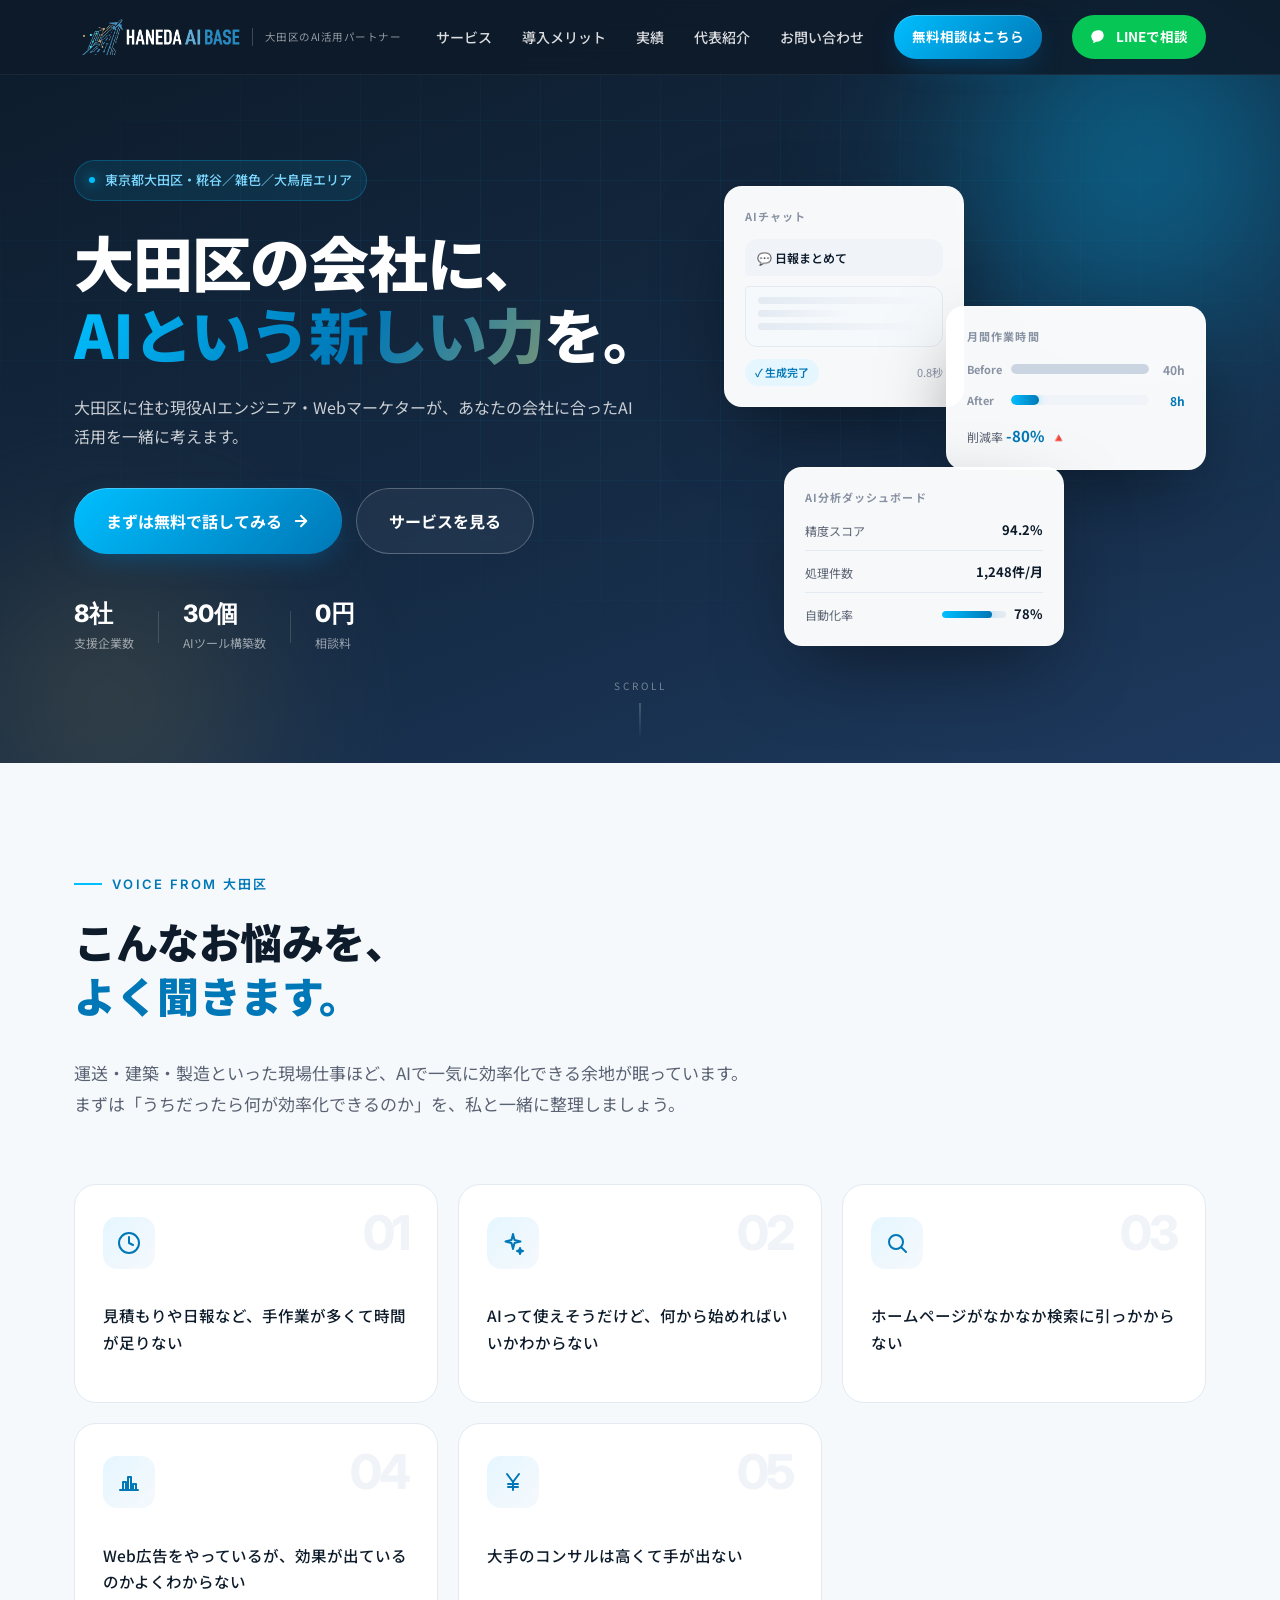
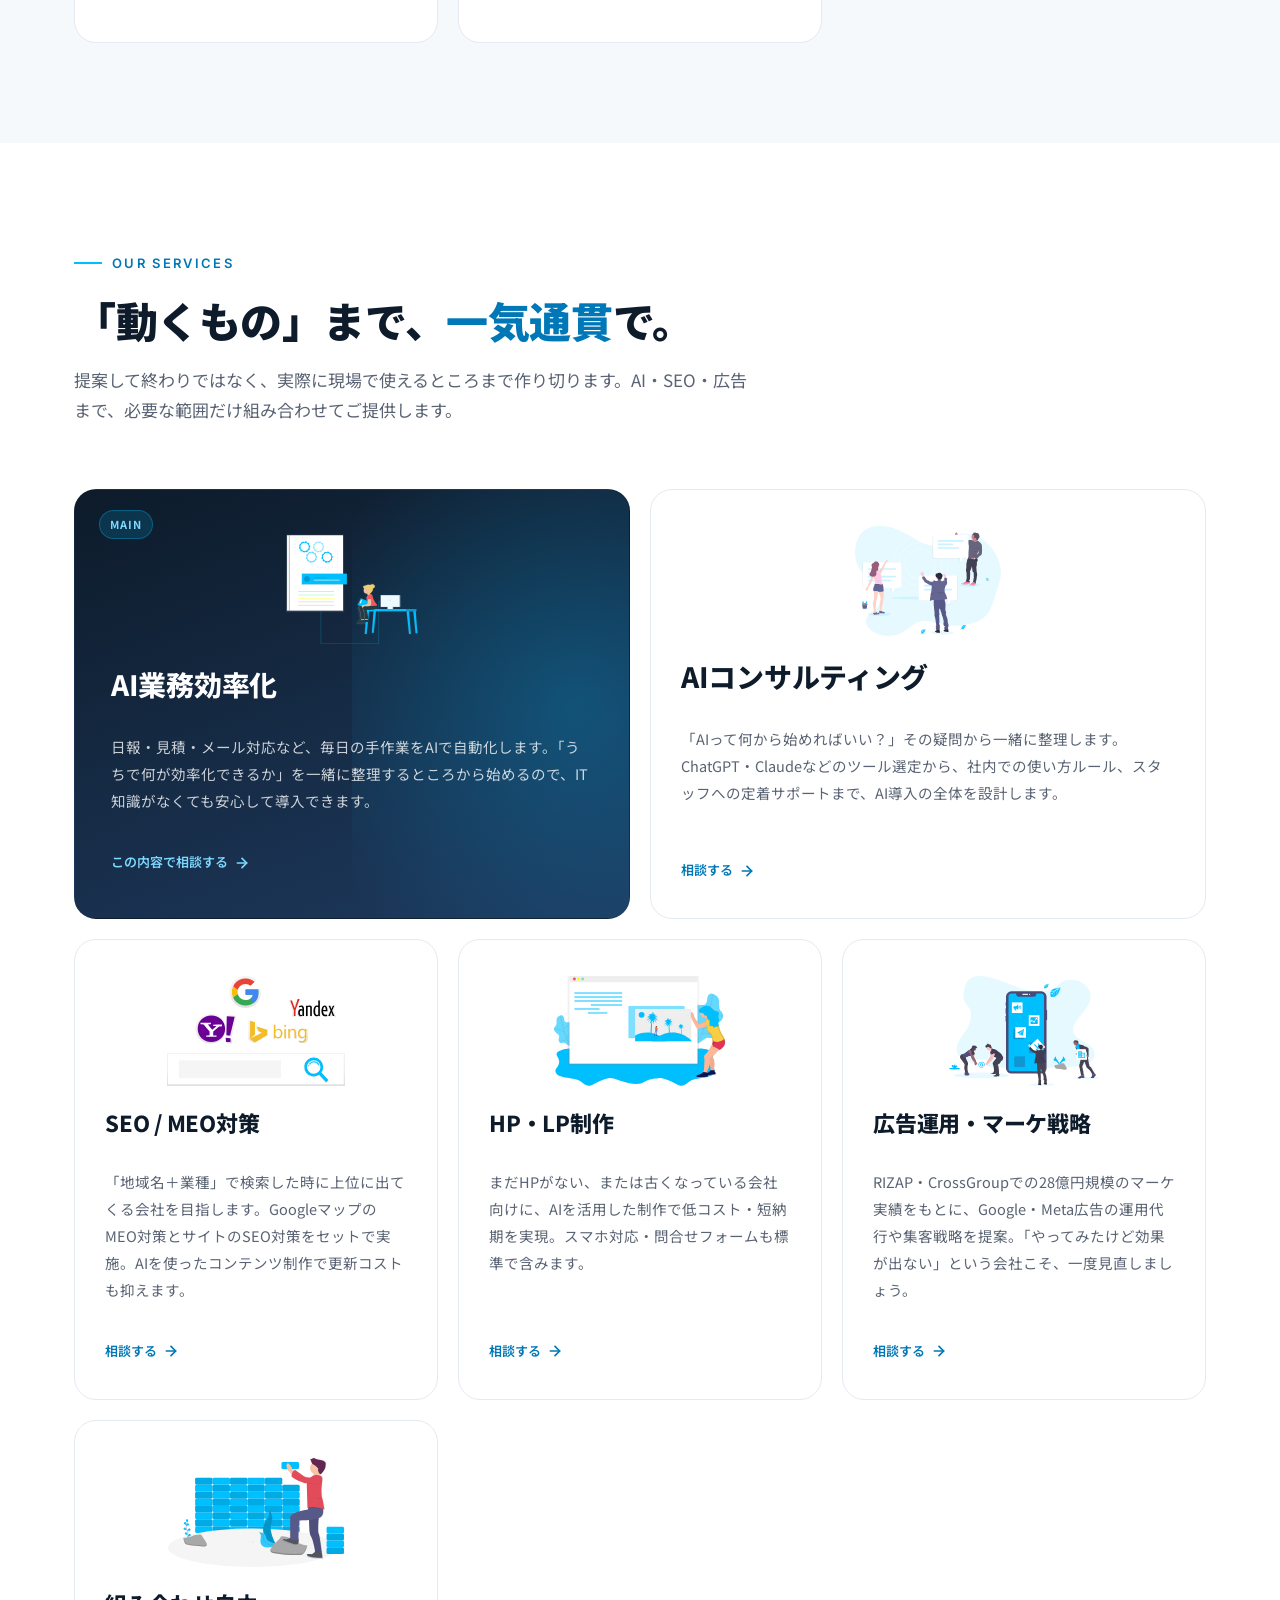
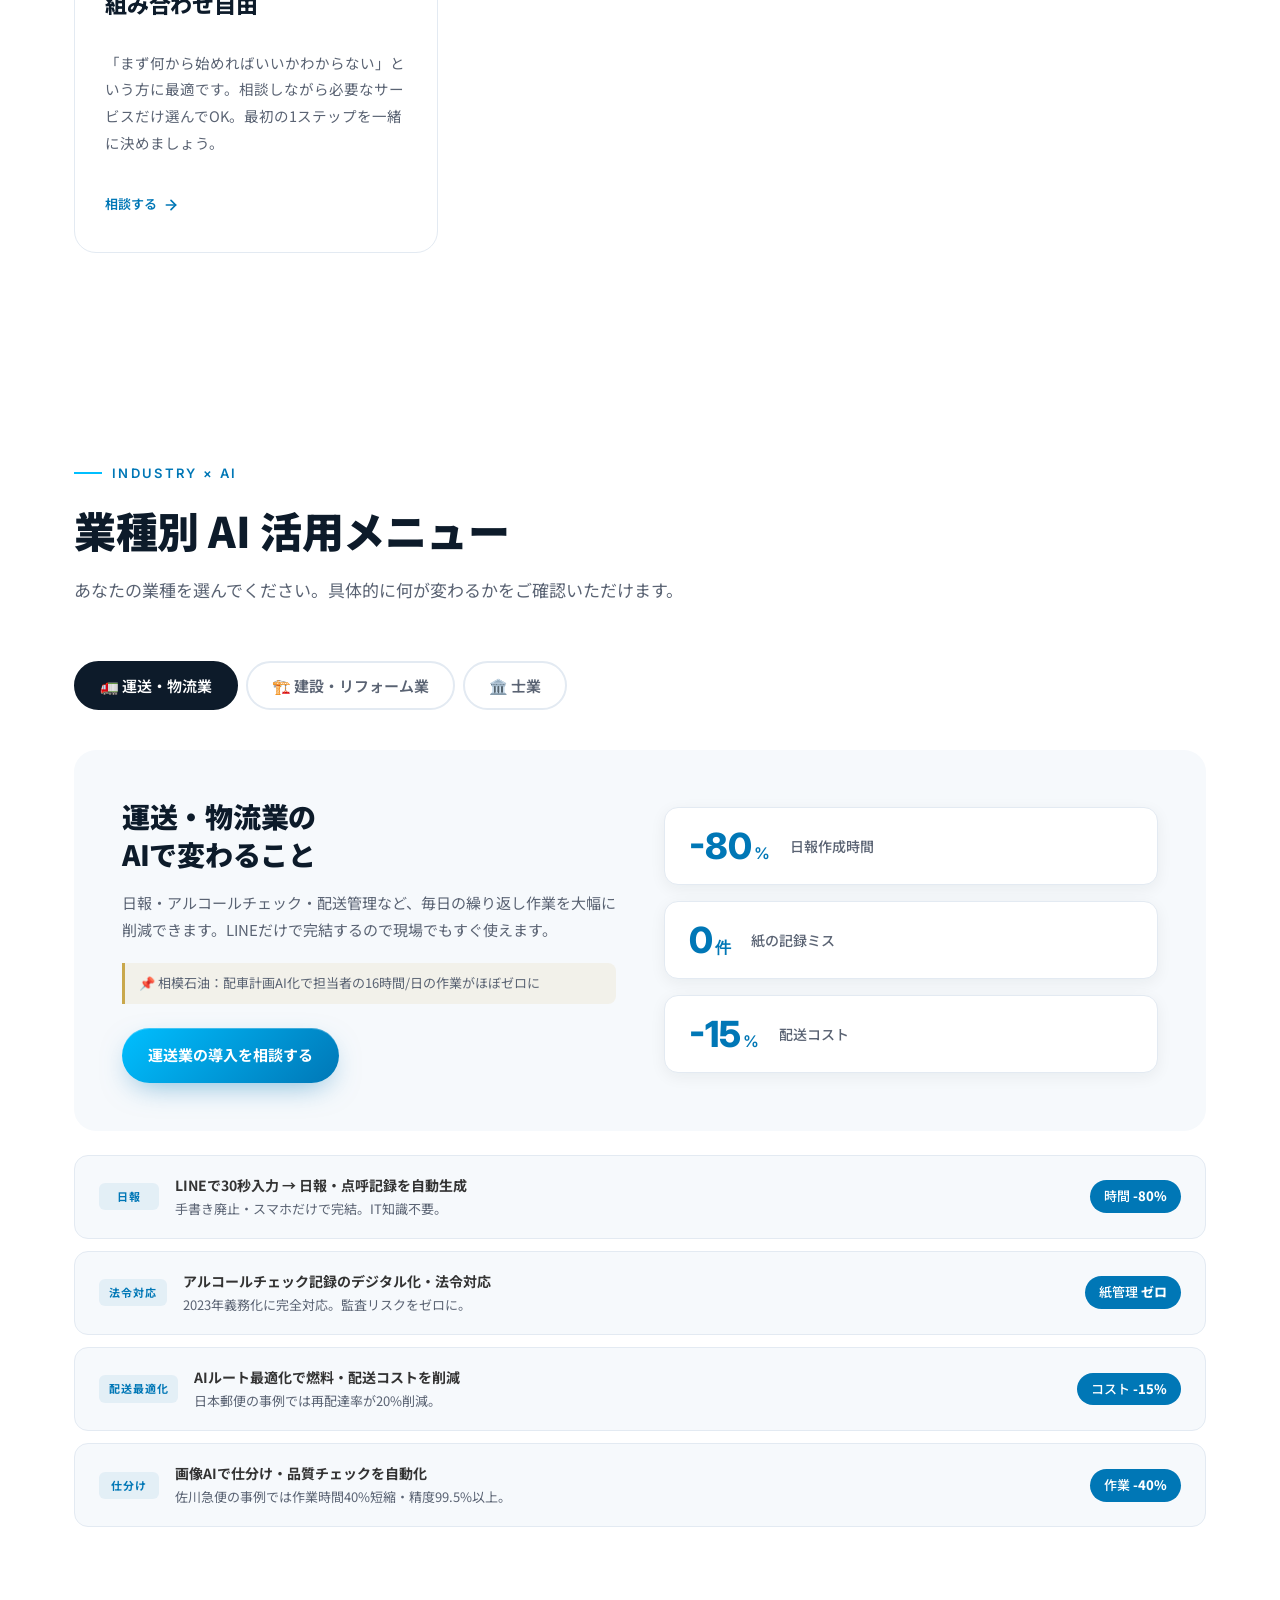
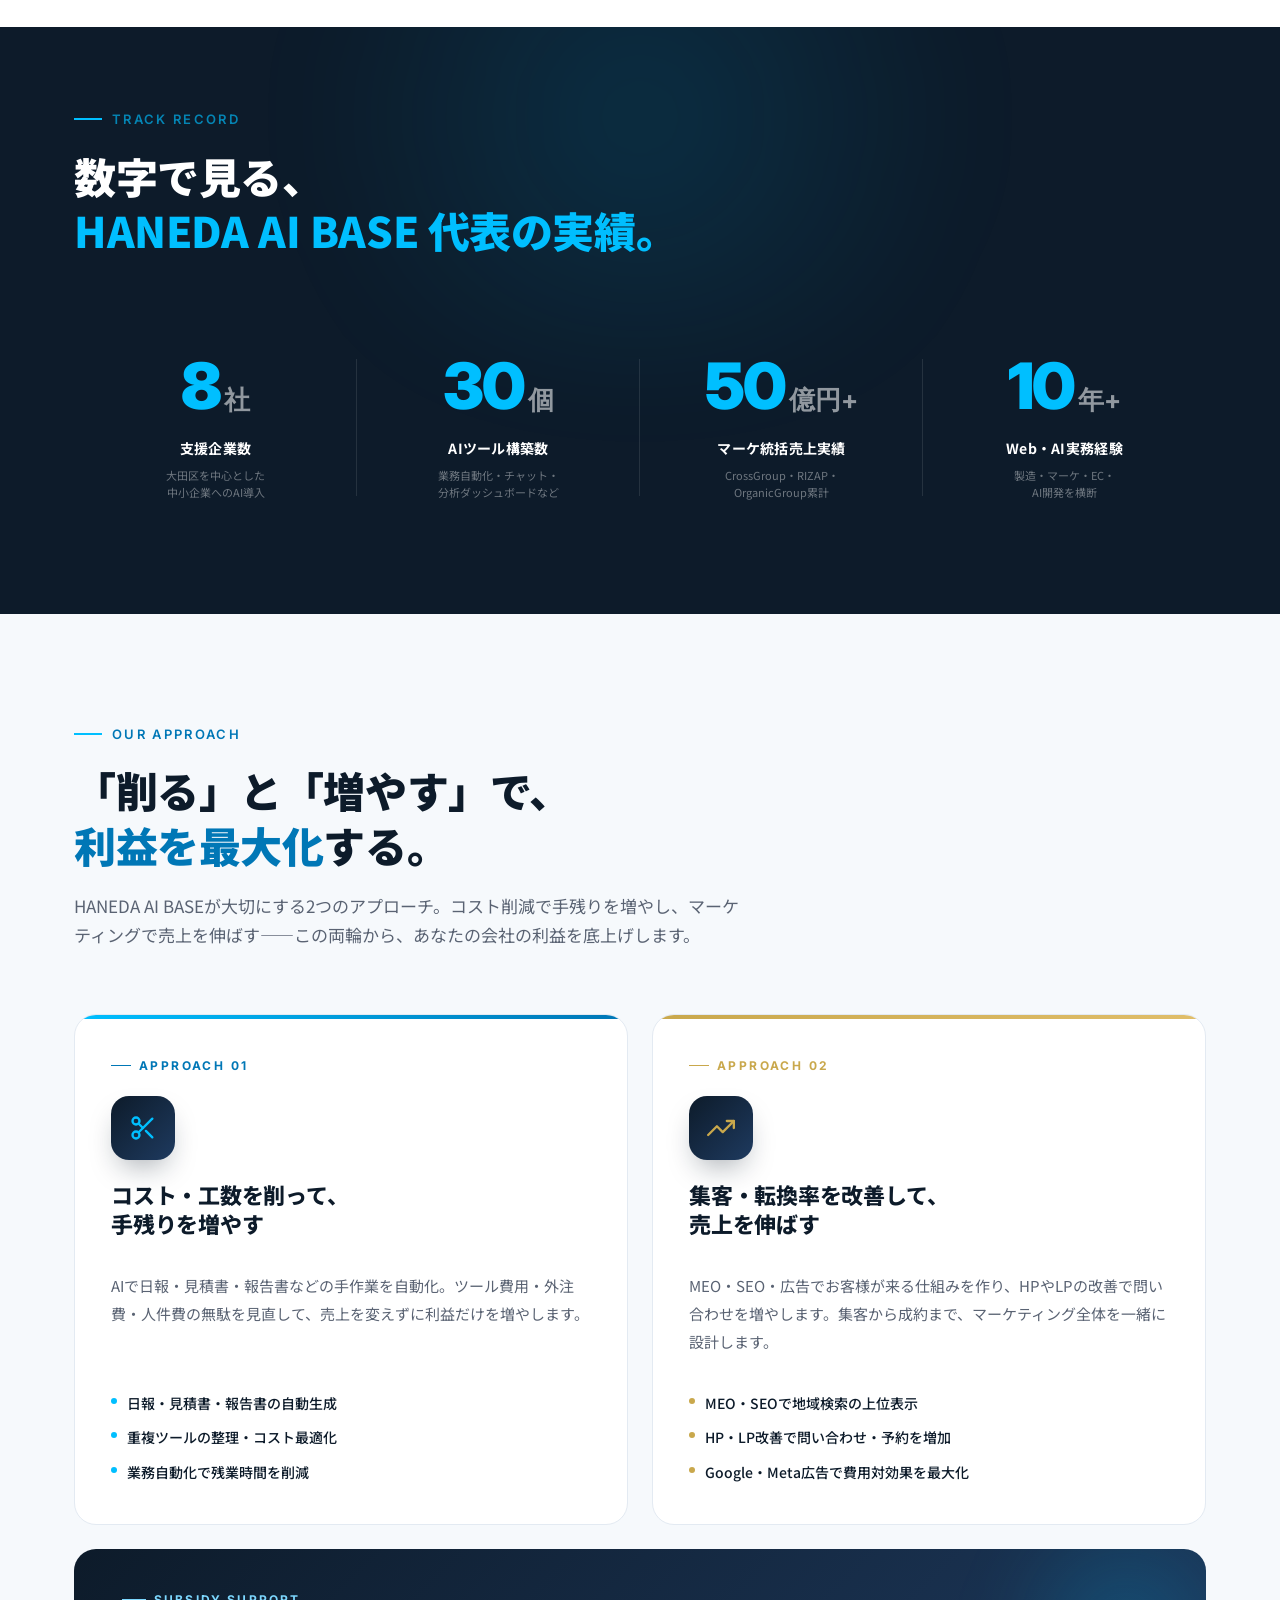
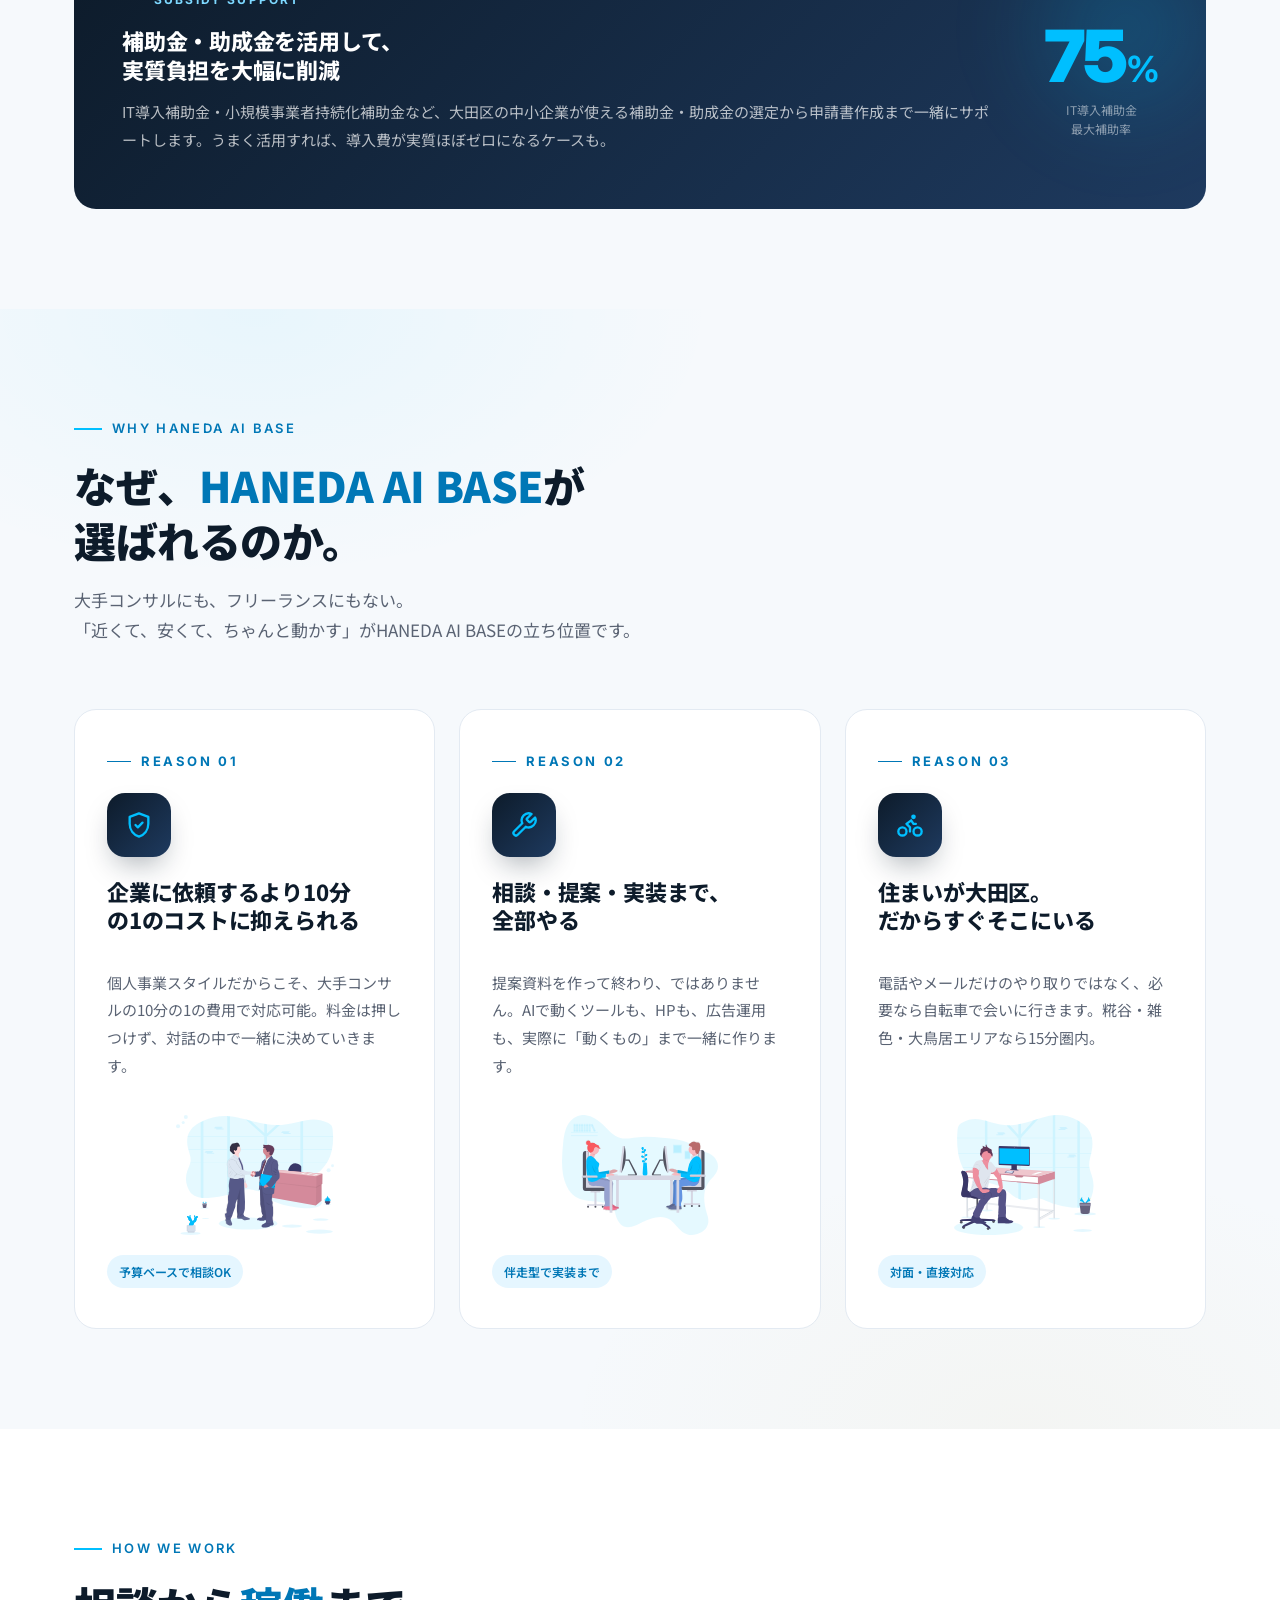
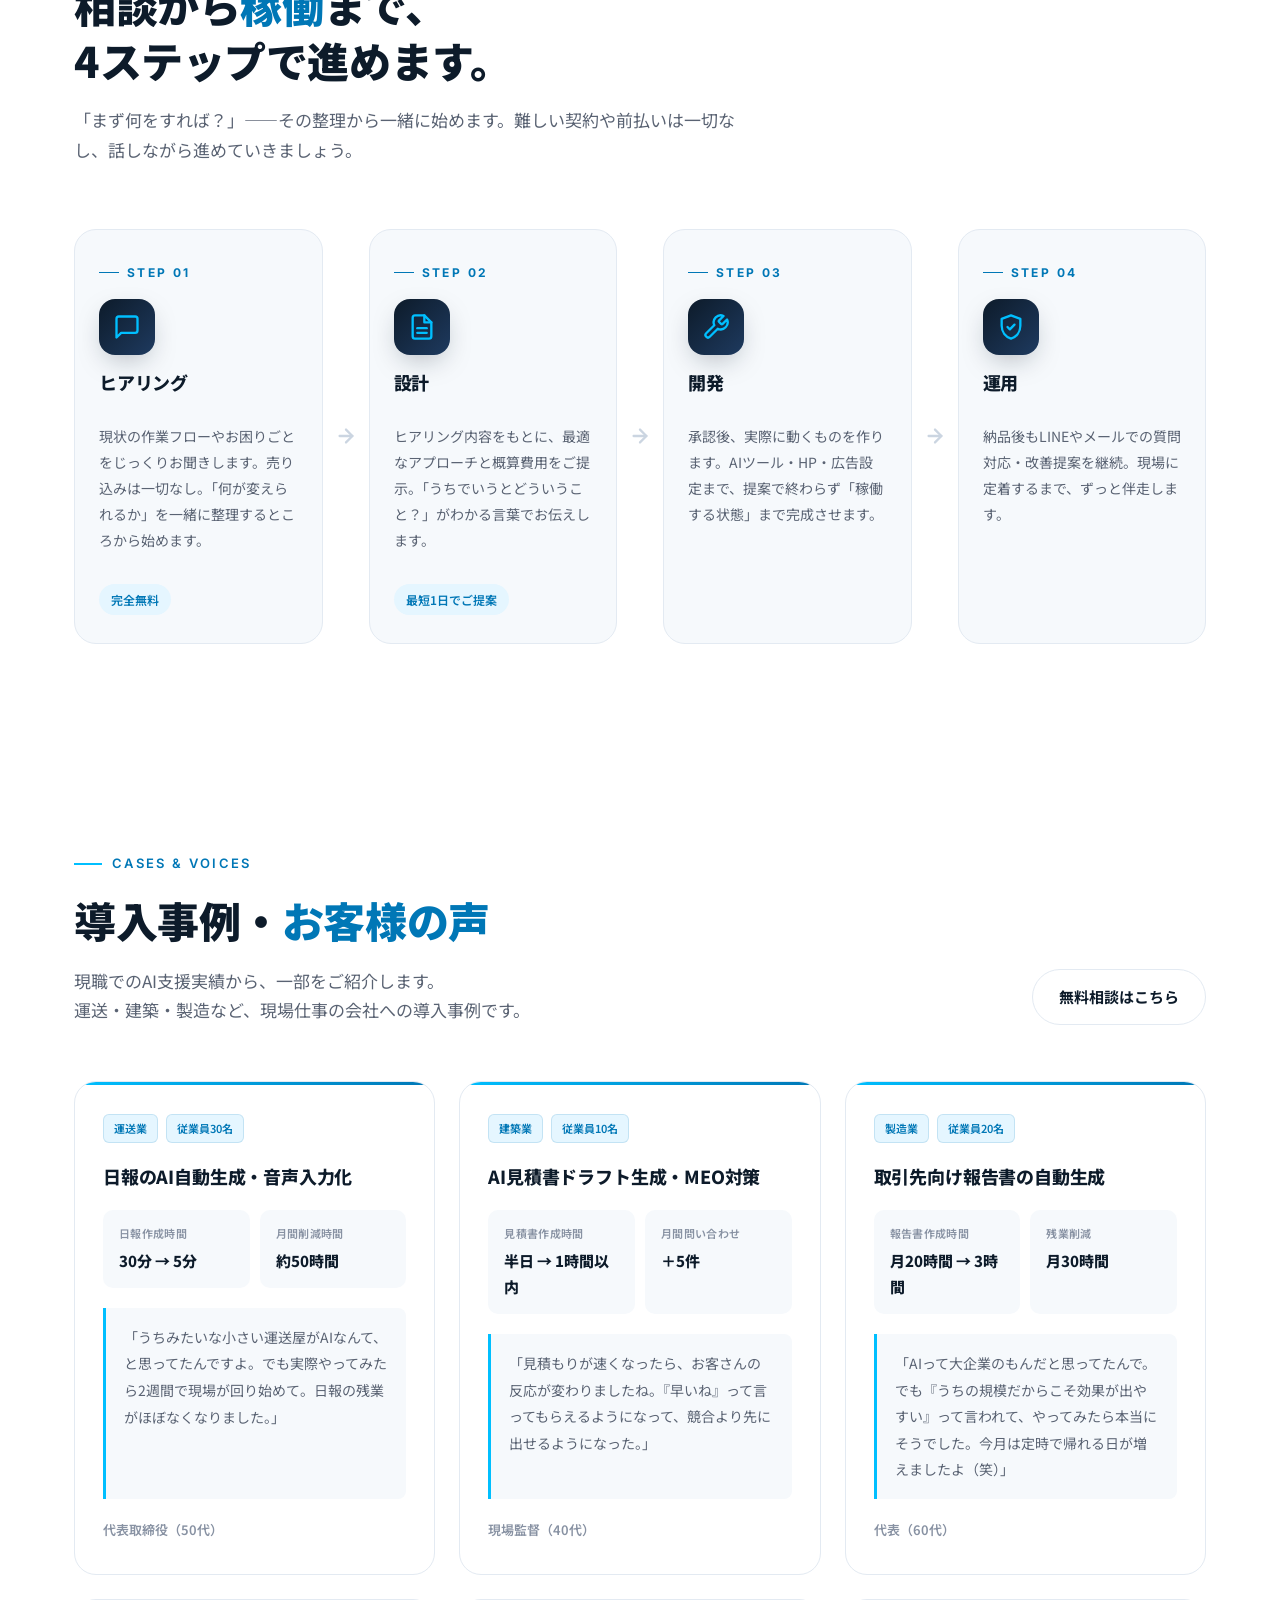
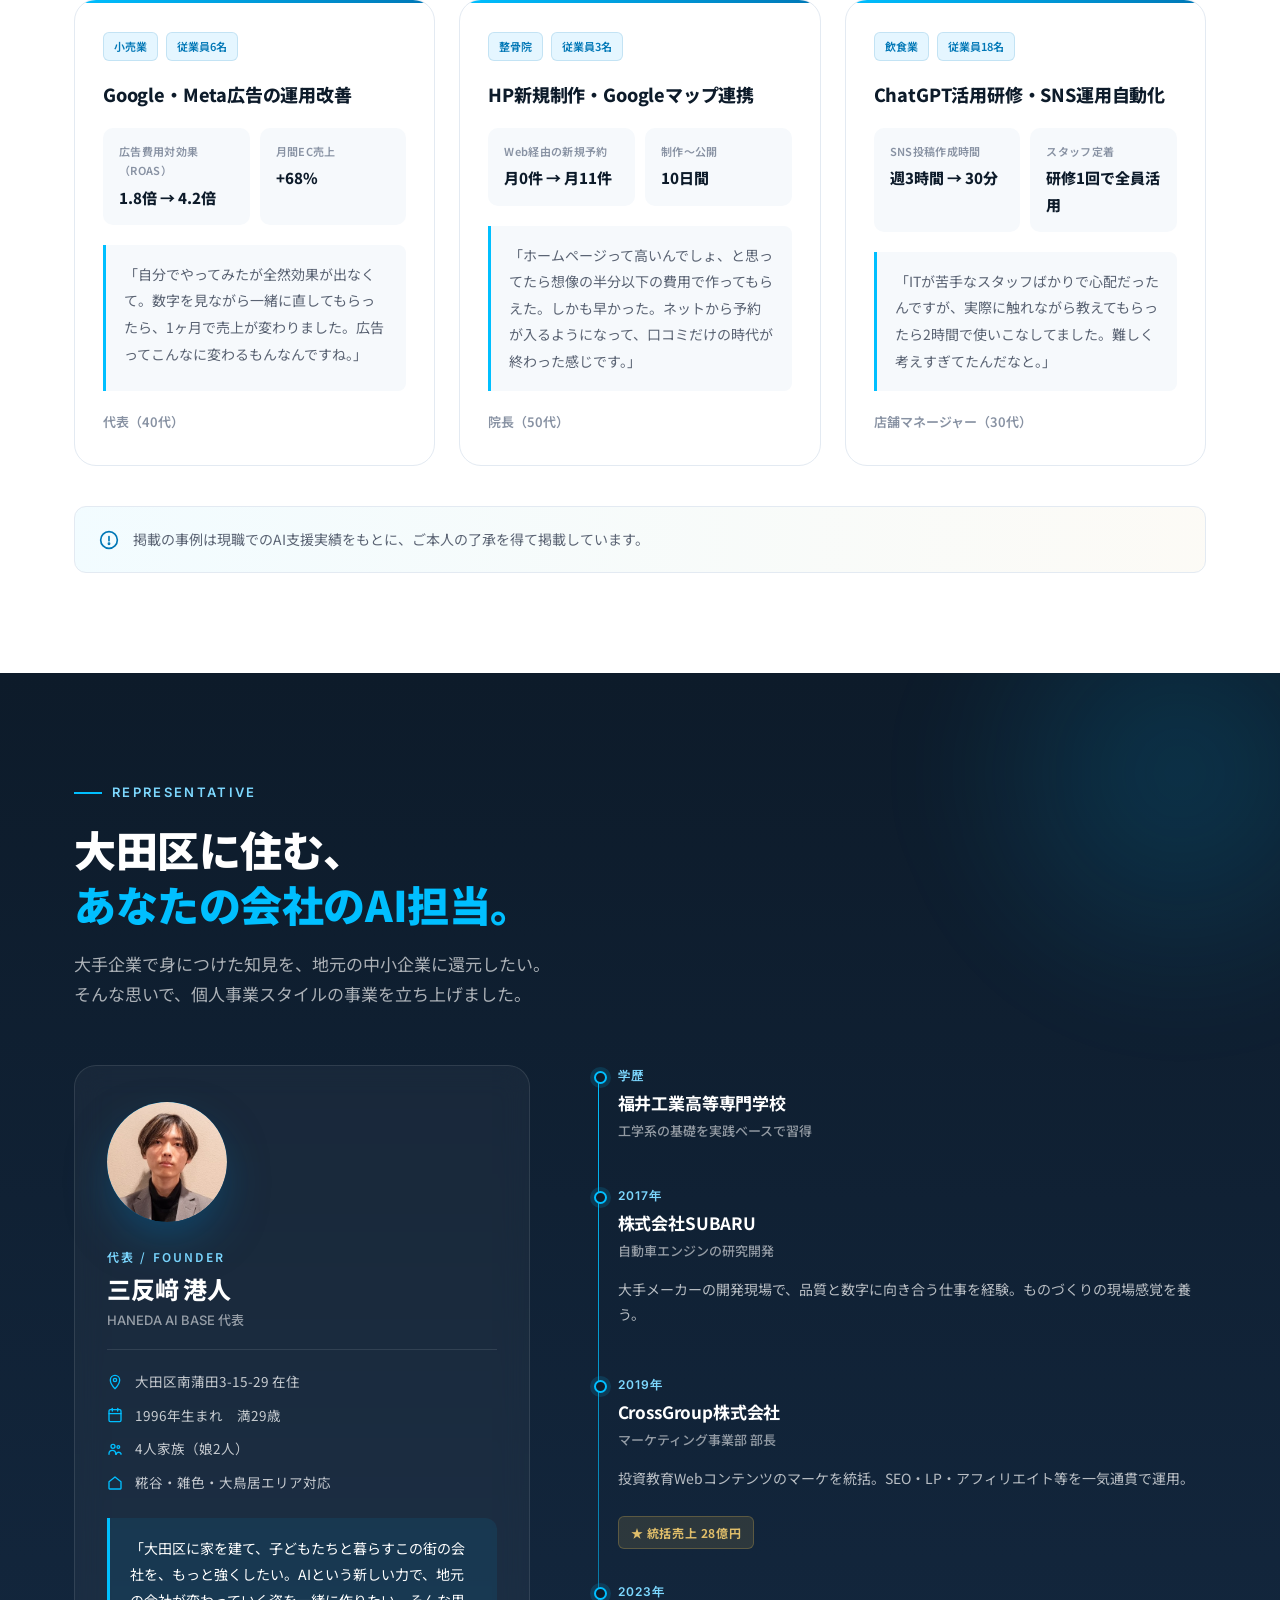
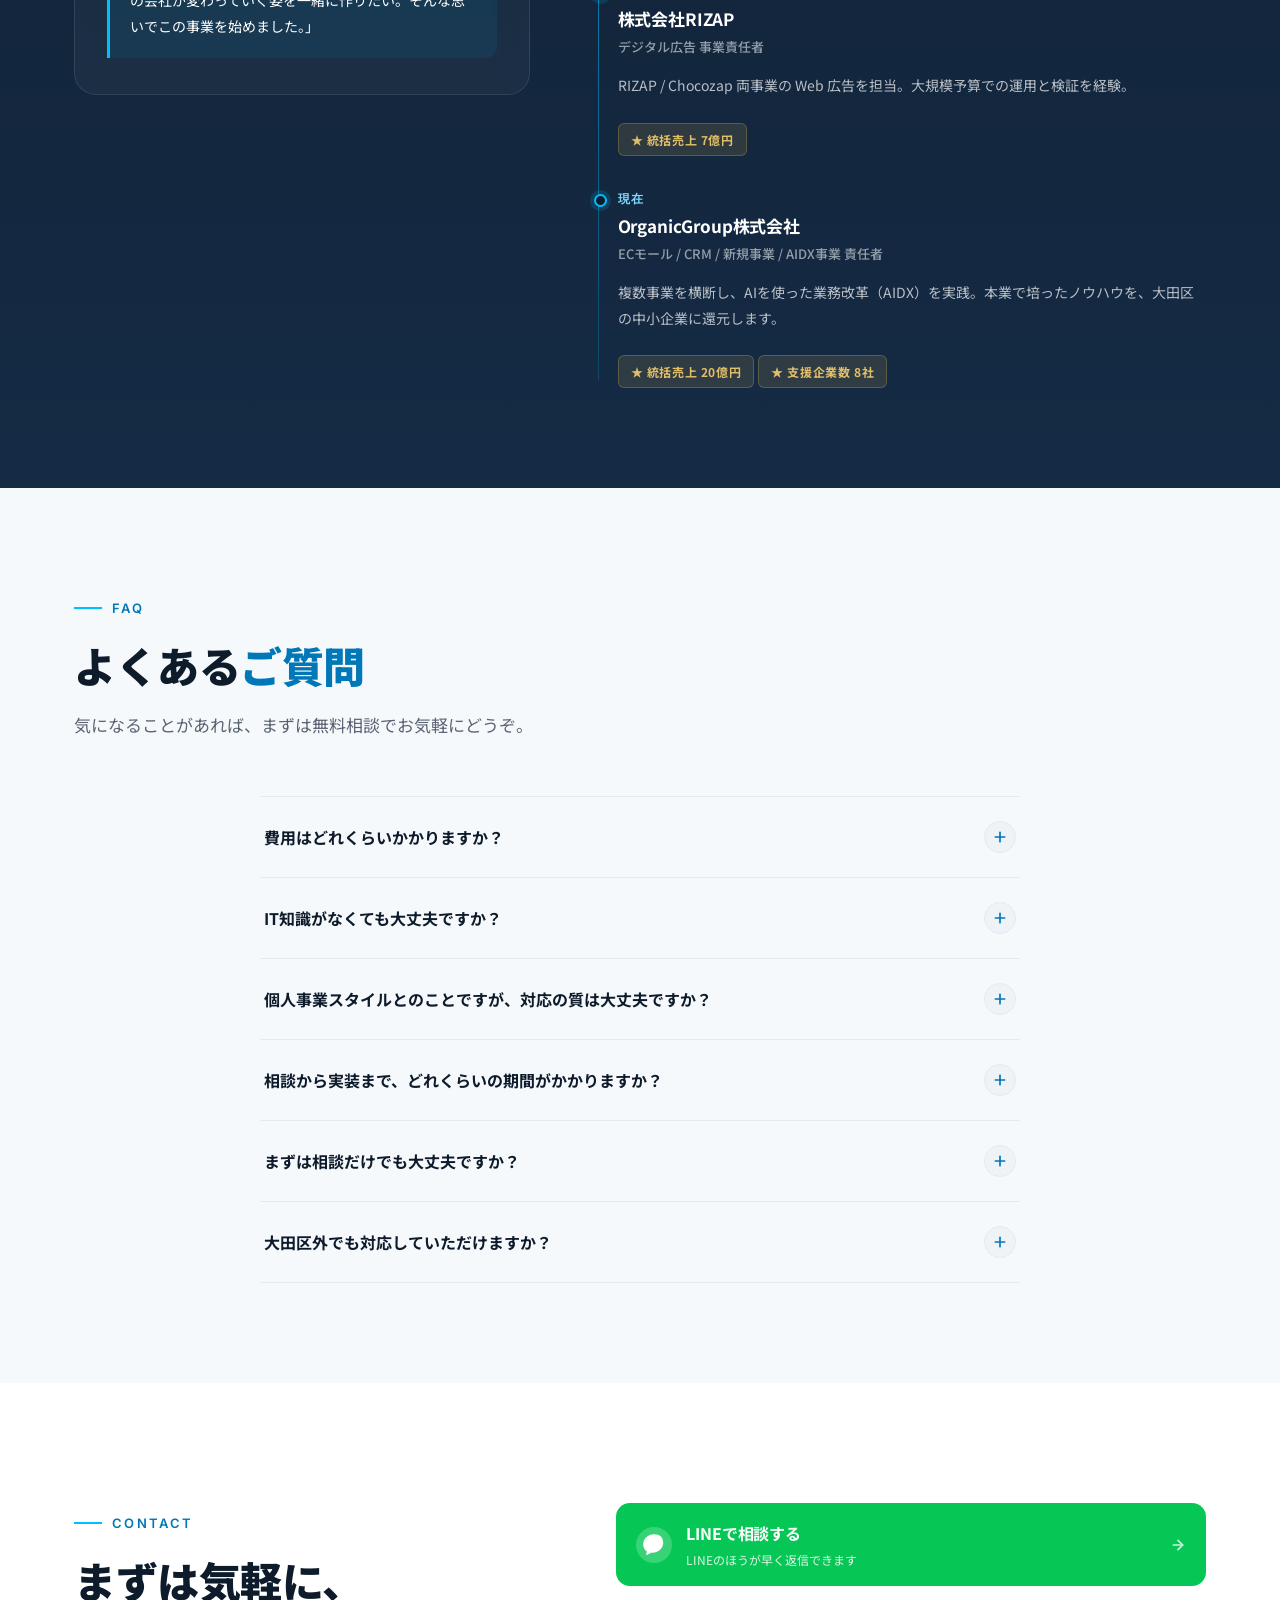
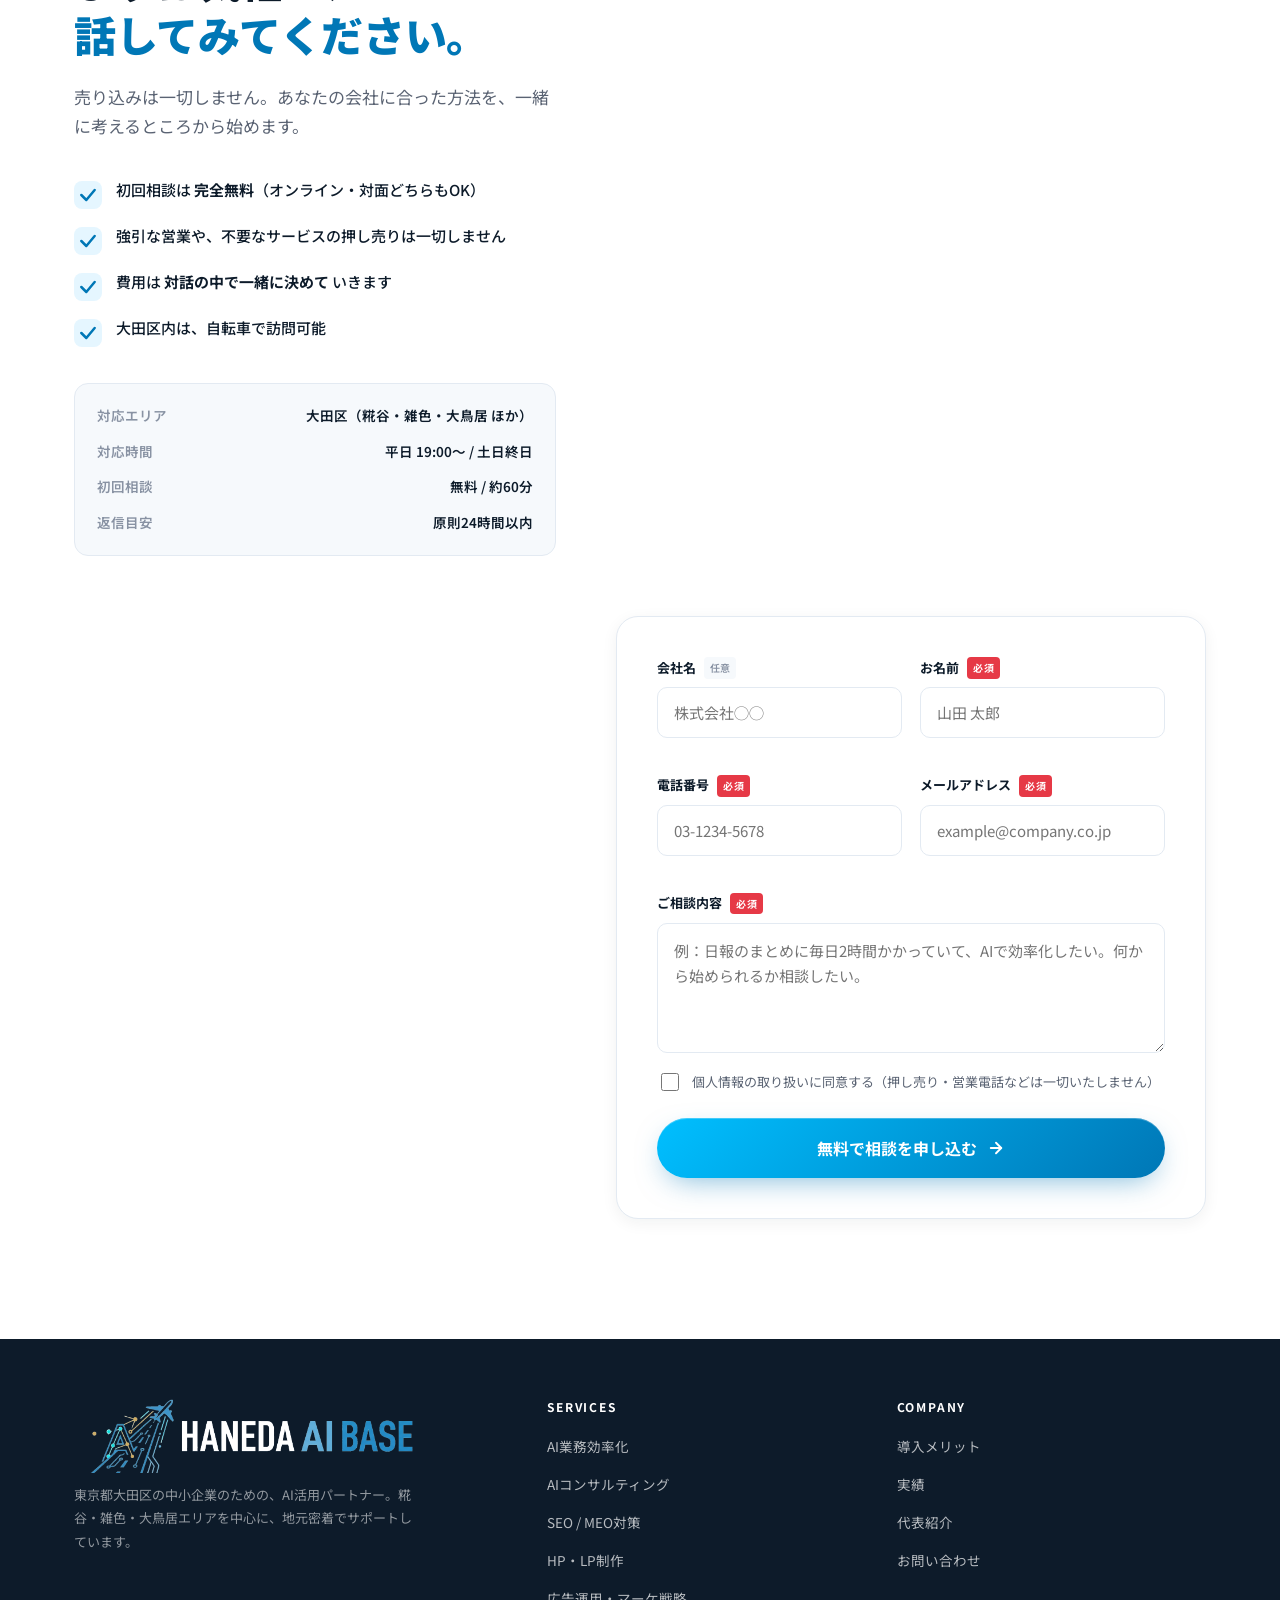
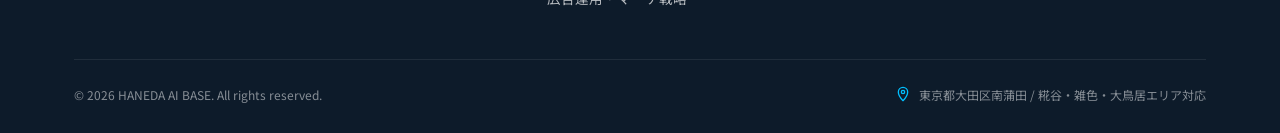
==== commit 6a4a14e0: "LINE登録導線を追加: ヘッダー・ハンバーガーメニュー・フォーム上部 Co-Authored-By: Claude Sonnet 4.6 <noreply@anthropic.com>" ====
--- a/index.html
+++ b/index.html
@@ -29,6 +29,10 @@
       <a href="#profile">代表紹介</a>
       <a href="#contact">お問い合わせ</a>
       <a href="#contact" class="btn btn-primary btn-sm nav-cta">無料相談はこちら</a>
+      <a href="https://line.me/ti/p/K5vraowyPS" target="_blank" rel="noopener" class="btn btn-line btn-sm nav-line">
+        <svg width="16" height="16" viewBox="0 0 48 48" fill="currentColor" aria-hidden="true"><path d="M24 4C12.95 4 4 12.27 4 22.45c0 5.49 2.67 10.39 6.87 13.73-.3 1.11-1.1 4.03-1.26 4.66-.2.79.29 1.59 1.08 1.59.18 0 .36-.05.53-.14 0 0 5.03-2.97 7.09-4.19.87.13 1.76.2 2.69.2 11.05 0 20-8.27 20-18.45S35.05 4 24 4z"/></svg>
+        LINEで相談
+      </a>
     </nav>
 
     <button class="nav-toggle" id="navToggle" aria-label="メニューを開く">
--- a/styles.css
+++ b/styles.css
@@ -68,6 +68,8 @@
   white-space:nowrap;
 }
 .btn-sm{padding:10px 18px;font-size:13.5px}
+.btn-line{background:#06C755;color:#fff;border:none}
+.btn-line:hover{background:#05a547;color:#fff;transform:translateY(-2px)}
 .btn-lg{padding:18px 32px;font-size:16px}
 .btn-primary{
   background:linear-gradient(135deg,#00BFFF 0%,#0077B6 100%);
@@ -137,6 +139,7 @@
   .site-nav.open{transform:translateY(0)}
   .site-nav a:not(.btn){padding:16px 0;border-bottom:1px solid rgba(255,255,255,.06);color:#fff}
   .nav-cta{margin-top:16px;justify-content:center}
+  .nav-line{margin-top:8px;justify-content:center}
   .site-header.scrolled .site-nav{background:#fff}
   .site-header.scrolled .site-nav a:not(.btn){border-color:var(--line)}
 }
--- a/styles-rest.css
+++ b/styles-rest.css
@@ -1,3 +1,153 @@
+/* ============ Industry Tab (C pattern) ============ */
+.industry-tab{
+  background:#fff;
+  padding:100px 0;
+}
+.industry-tab-head{margin-bottom:48px}
+
+.itab-nav{
+  display:flex;gap:8px;
+  margin-bottom:40px;
+  flex-wrap:wrap;
+}
+.itab-btn{
+  padding:12px 24px;
+  border-radius:100px;
+  font-size:15px;font-weight:600;
+  border:2px solid var(--line);
+  background:#fff;
+  color:var(--text-soft);
+  cursor:pointer;
+  transition:all .2s;
+}
+.itab-btn:hover{
+  border-color:var(--cyan);
+  color:var(--cyan-2);
+}
+.itab-btn.active{
+  background:var(--navy);
+  border-color:var(--navy);
+  color:#fff;
+}
+
+.itab-panels{position:relative}
+.itab-panel{display:none}
+.itab-panel.active{display:block}
+
+.itab-kv{
+  display:grid;
+  grid-template-columns:1fr 1fr;
+  gap:48px;
+  align-items:center;
+  background:var(--bg-soft);
+  border-radius:var(--radius-lg);
+  padding:48px;
+  margin-bottom:24px;
+}
+.itab-panel-title{
+  font-size:clamp(20px,2.5vw,28px);
+  font-weight:900;
+  color:var(--navy);
+  margin-bottom:16px;
+  line-height:1.35;
+}
+.itab-panel-lead{
+  font-size:15px;
+  color:var(--text-soft);
+  line-height:1.8;
+  margin-bottom:20px;
+}
+.itab-case{
+  font-size:13px;
+  color:var(--text-soft);
+  background:rgba(201,168,76,.1);
+  border-left:3px solid var(--gold);
+  padding:10px 14px;
+  border-radius:0 8px 8px 0;
+  margin:0 0 24px;
+  line-height:1.6;
+}
+
+.itab-stat-cards{
+  display:flex;flex-direction:column;gap:16px;
+}
+.itab-stat{
+  display:flex;align-items:center;gap:20px;
+  background:#fff;
+  border-radius:14px;
+  padding:20px 24px;
+  box-shadow:var(--shadow-sm);
+  border:1px solid var(--line);
+}
+.itab-stat-num{
+  font-family:"Inter",sans-serif;
+  font-size:36px;font-weight:800;
+  color:var(--cyan-2);
+  line-height:1;
+  white-space:nowrap;
+}
+.itab-stat-num small{
+  font-size:16px;font-weight:600;margin-left:2px;
+}
+.itab-stat-label{
+  font-size:14px;color:var(--text-soft);font-weight:500;
+}
+
+.itab-items{
+  display:flex;flex-direction:column;gap:12px;
+}
+.itab-item{
+  display:flex;align-items:center;gap:16px;
+  padding:18px 24px;
+  background:var(--bg-soft);
+  border-radius:14px;
+  border:1px solid var(--line);
+  transition:box-shadow .2s;
+}
+.itab-item:hover{
+  box-shadow:var(--shadow-sm);
+}
+.itab-item-tag{
+  font-size:11px;font-weight:700;letter-spacing:.08em;
+  color:var(--cyan-2);
+  background:rgba(0,119,182,.08);
+  border-radius:6px;
+  padding:4px 10px;
+  white-space:nowrap;
+  flex-shrink:0;
+  min-width:60px;
+  text-align:center;
+}
+.itab-item-body{
+  flex:1;
+  font-size:14px;
+  line-height:1.65;
+  color:var(--text);
+}
+.itab-item-body span{
+  color:var(--text-soft);
+  font-size:13px;
+}
+.itab-item-badge{
+  font-size:13px;
+  color:#fff;
+  background:var(--cyan-2);
+  border-radius:20px;
+  padding:5px 14px;
+  white-space:nowrap;
+  flex-shrink:0;
+  font-weight:500;
+}
+.itab-item-badge b{font-weight:800;}
+
+@media(max-width:768px){
+  .itab-kv{grid-template-columns:1fr;padding:28px 24px;gap:32px;}
+  .itab-stat-cards{flex-direction:row;flex-wrap:wrap;}
+  .itab-stat{flex:1;min-width:120px;flex-direction:column;text-align:center;gap:8px;}
+  .itab-item{flex-wrap:wrap;}
+  .itab-item-badge{align-self:flex-start;}
+}
+
 /* ============ Profile ============ */
 .profile{
   background:linear-gradient(180deg,#0D1B2A 0%,#152B45 100%);
@@ -350,3 +500,25 @@
 @media (max-width:768px){
   .footer-grid{grid-template-columns:1fr;gap:32px}
 }
+
+/* ============ LINE form banner ============ */
+.line-form-banner{
+  display:flex;align-items:center;gap:14px;
+  padding:16px 20px;margin-bottom:4px;
+  background:#06C755;border-radius:14px;
+  color:#fff;text-decoration:none;
+  transition:background .2s,transform .2s;
+}
+.line-form-banner:hover{background:#05a547;transform:translateY(-2px)}
+.line-form-icon{display:flex;align-items:center;justify-content:center;flex-shrink:0;width:36px;height:36px;background:rgba(255,255,255,.2);border-radius:50%}
+.line-form-text{display:flex;flex-direction:column;gap:2px}
+.line-form-title{font-size:16px;font-weight:700;letter-spacing:-.01em}
+.line-form-sub{font-size:12px;opacity:.85}
+.line-form-arrow{margin-left:auto;opacity:.8;flex-shrink:0}
+.line-form-divider{display:flex;align-items:center;gap:12px;margin:18px 0 12px;color:rgba(255,255,255,.4);font-size:12px}
+.line-form-divider::before,.line-form-divider::after{content:"";flex:1;height:1px;background:rgba(255,255,255,.12)}
+
+@media (max-width:600px){
+  .line-form-banner{padding:14px 16px;gap:12px}
+  .line-form-title{font-size:15px}
+}
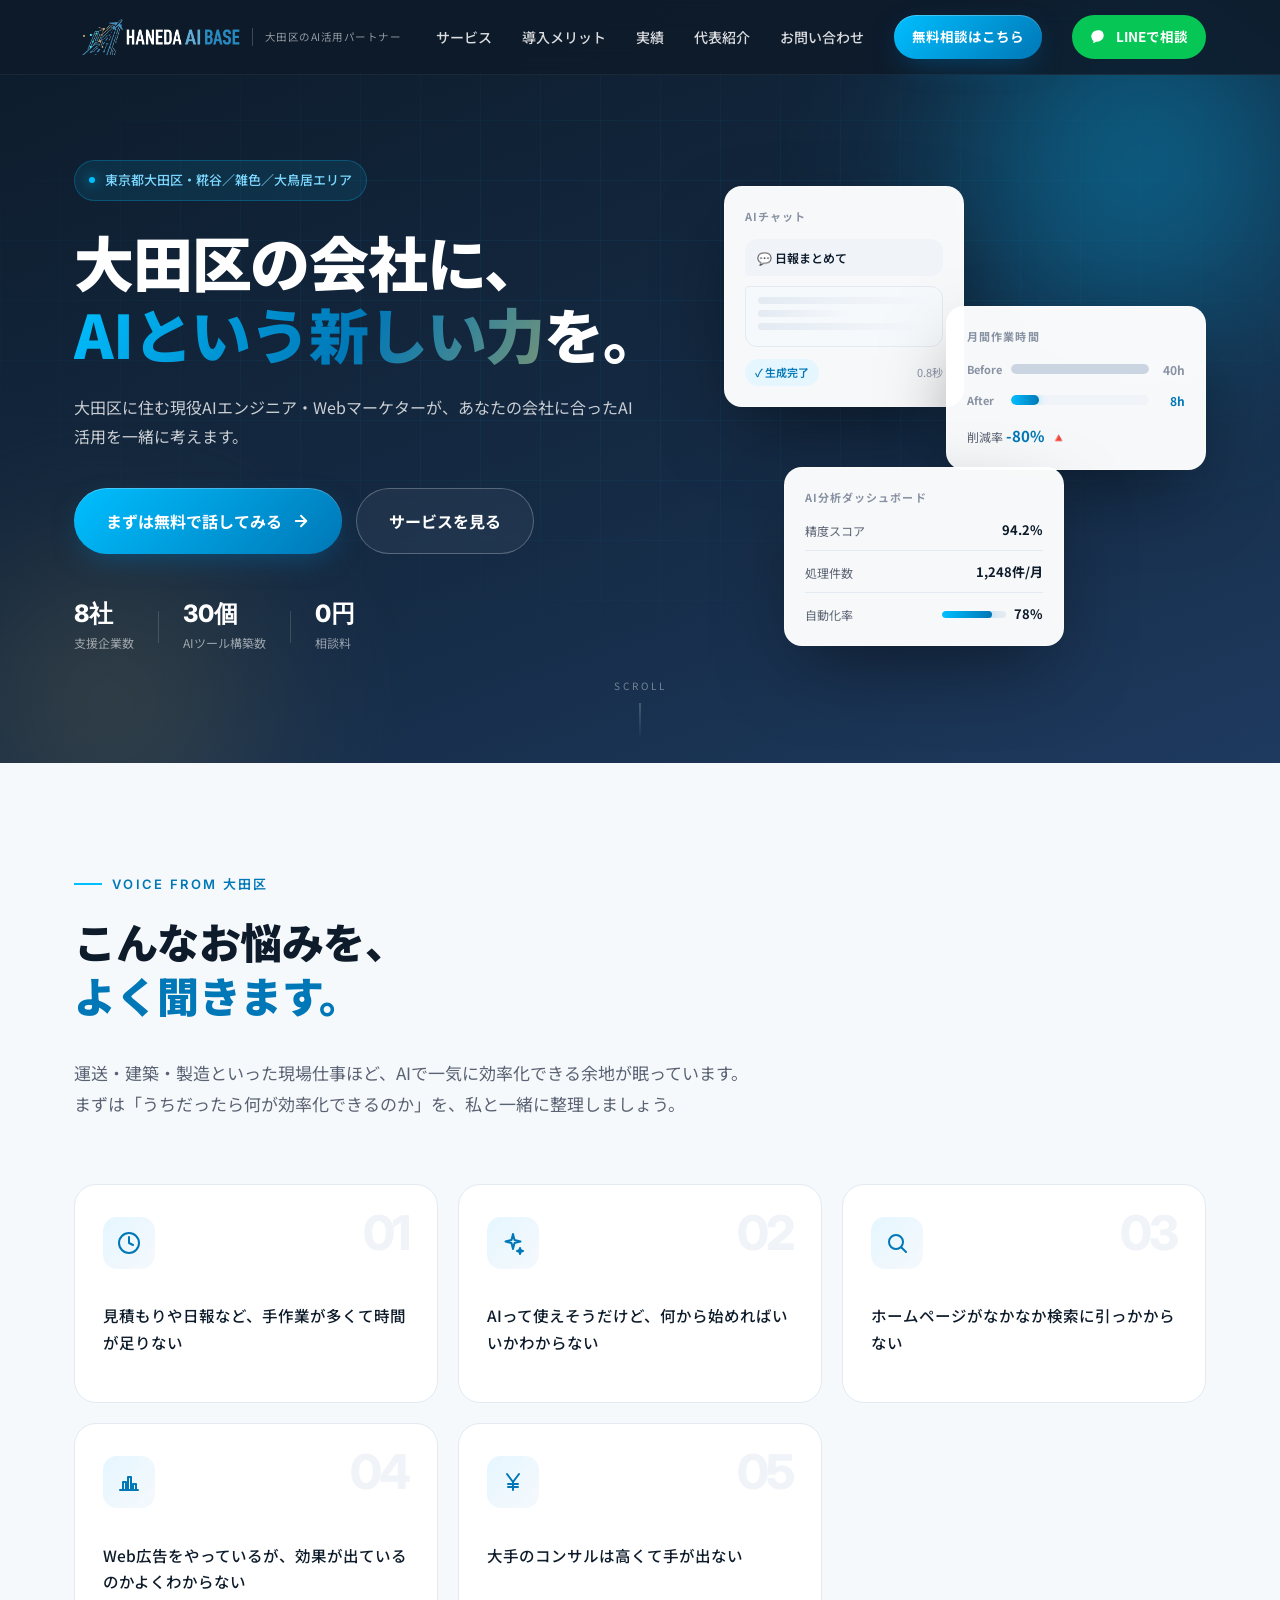
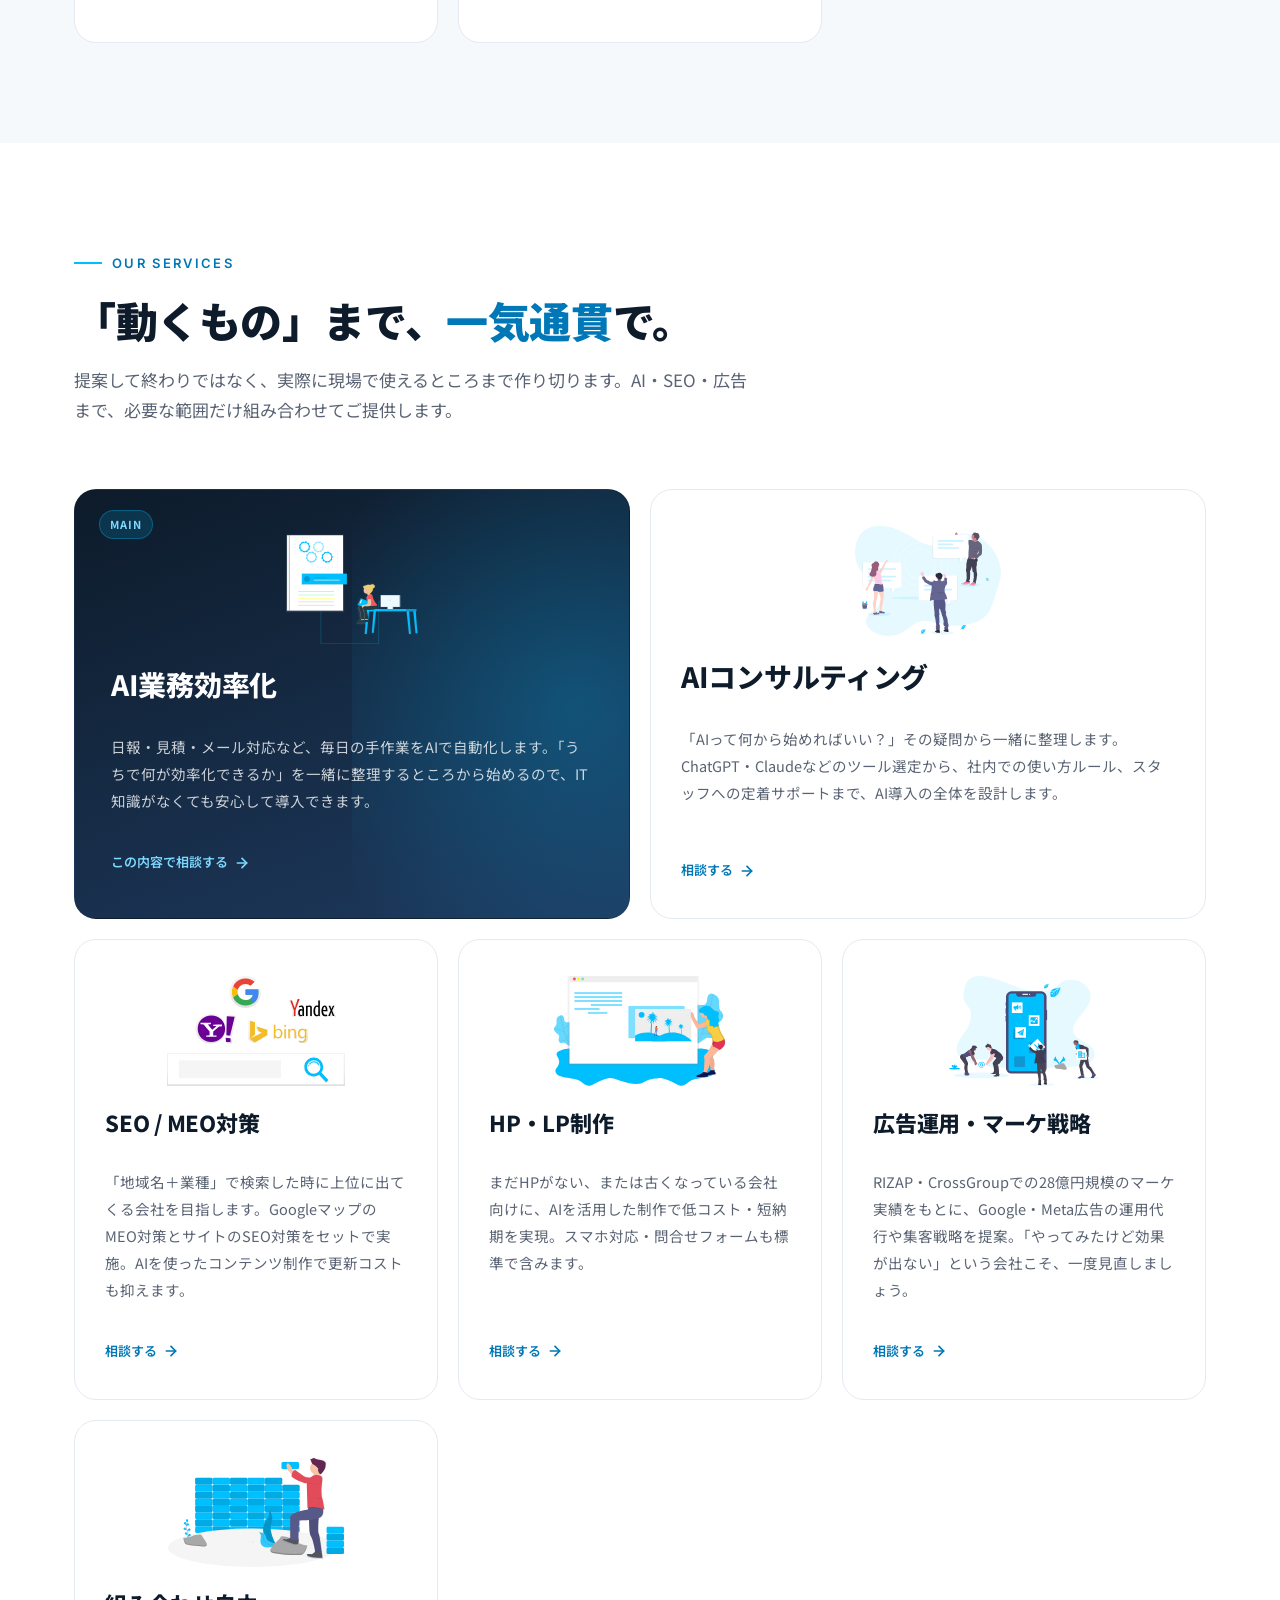
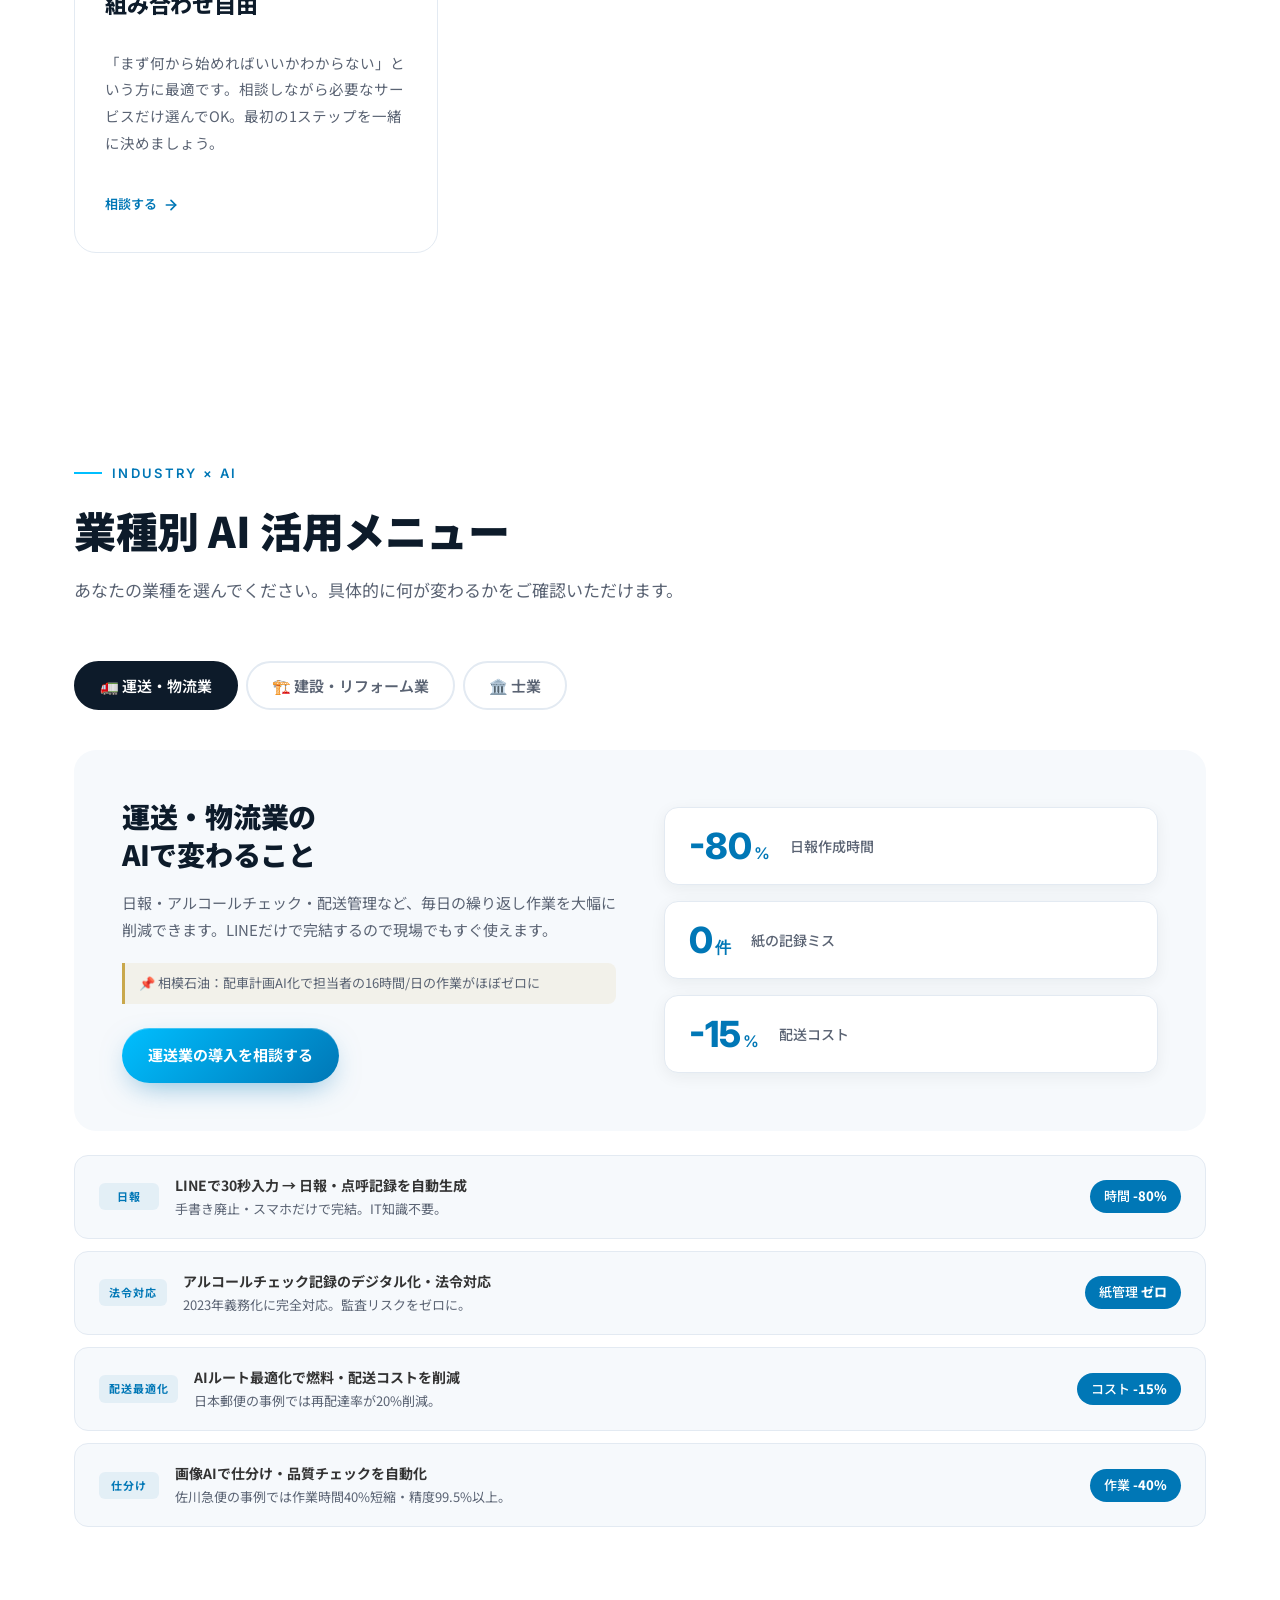
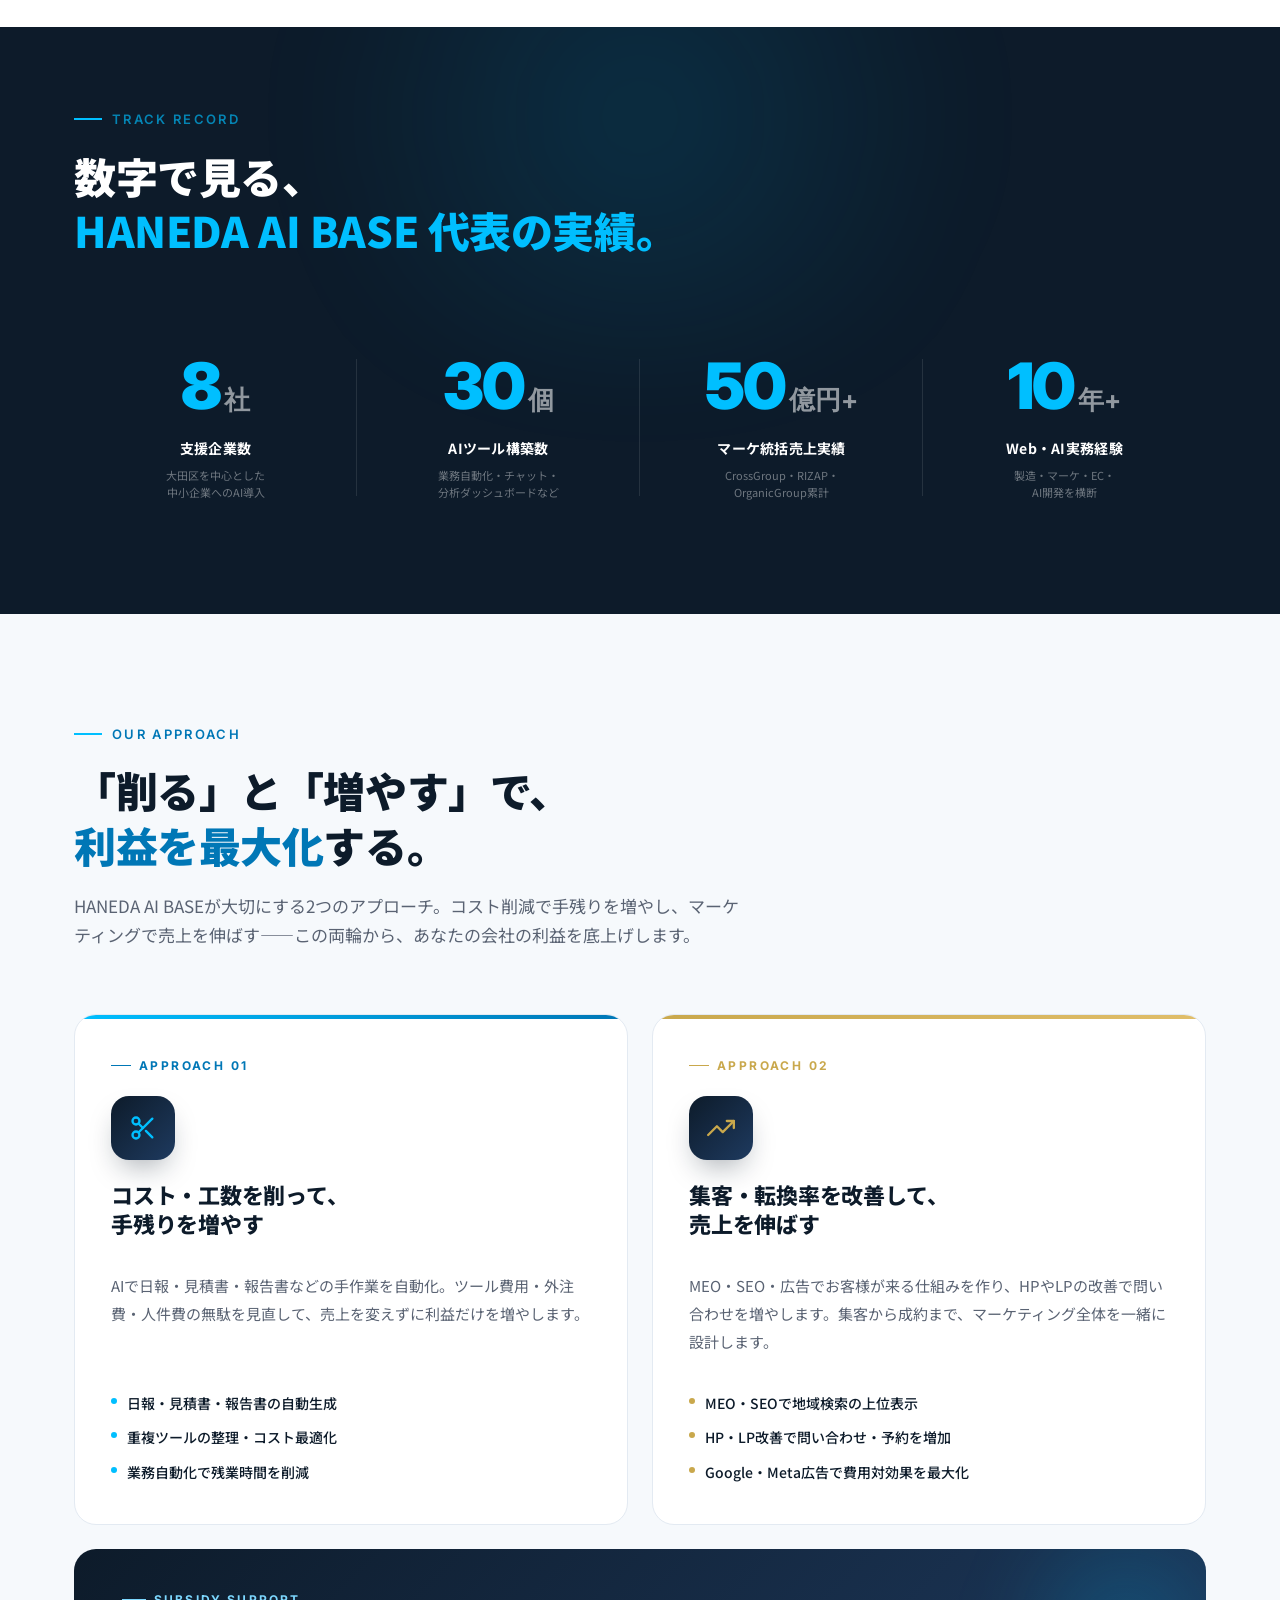
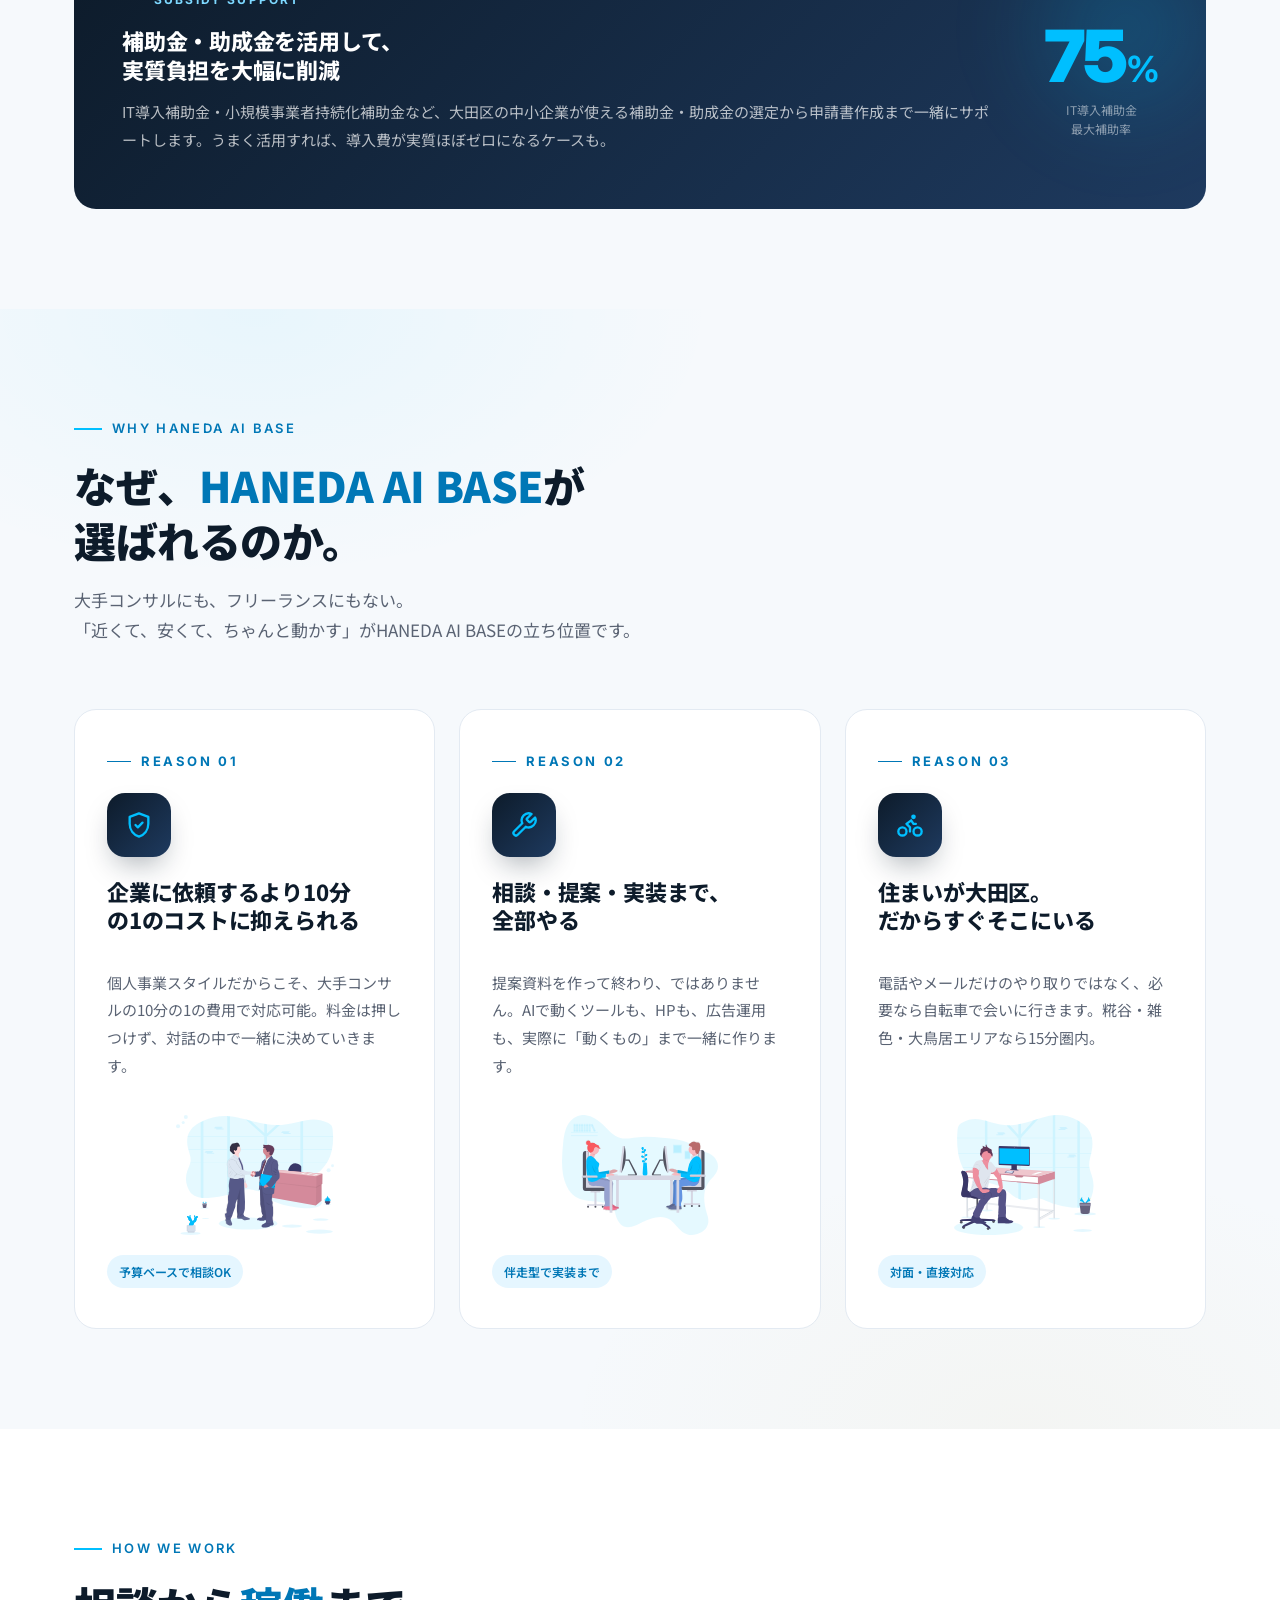
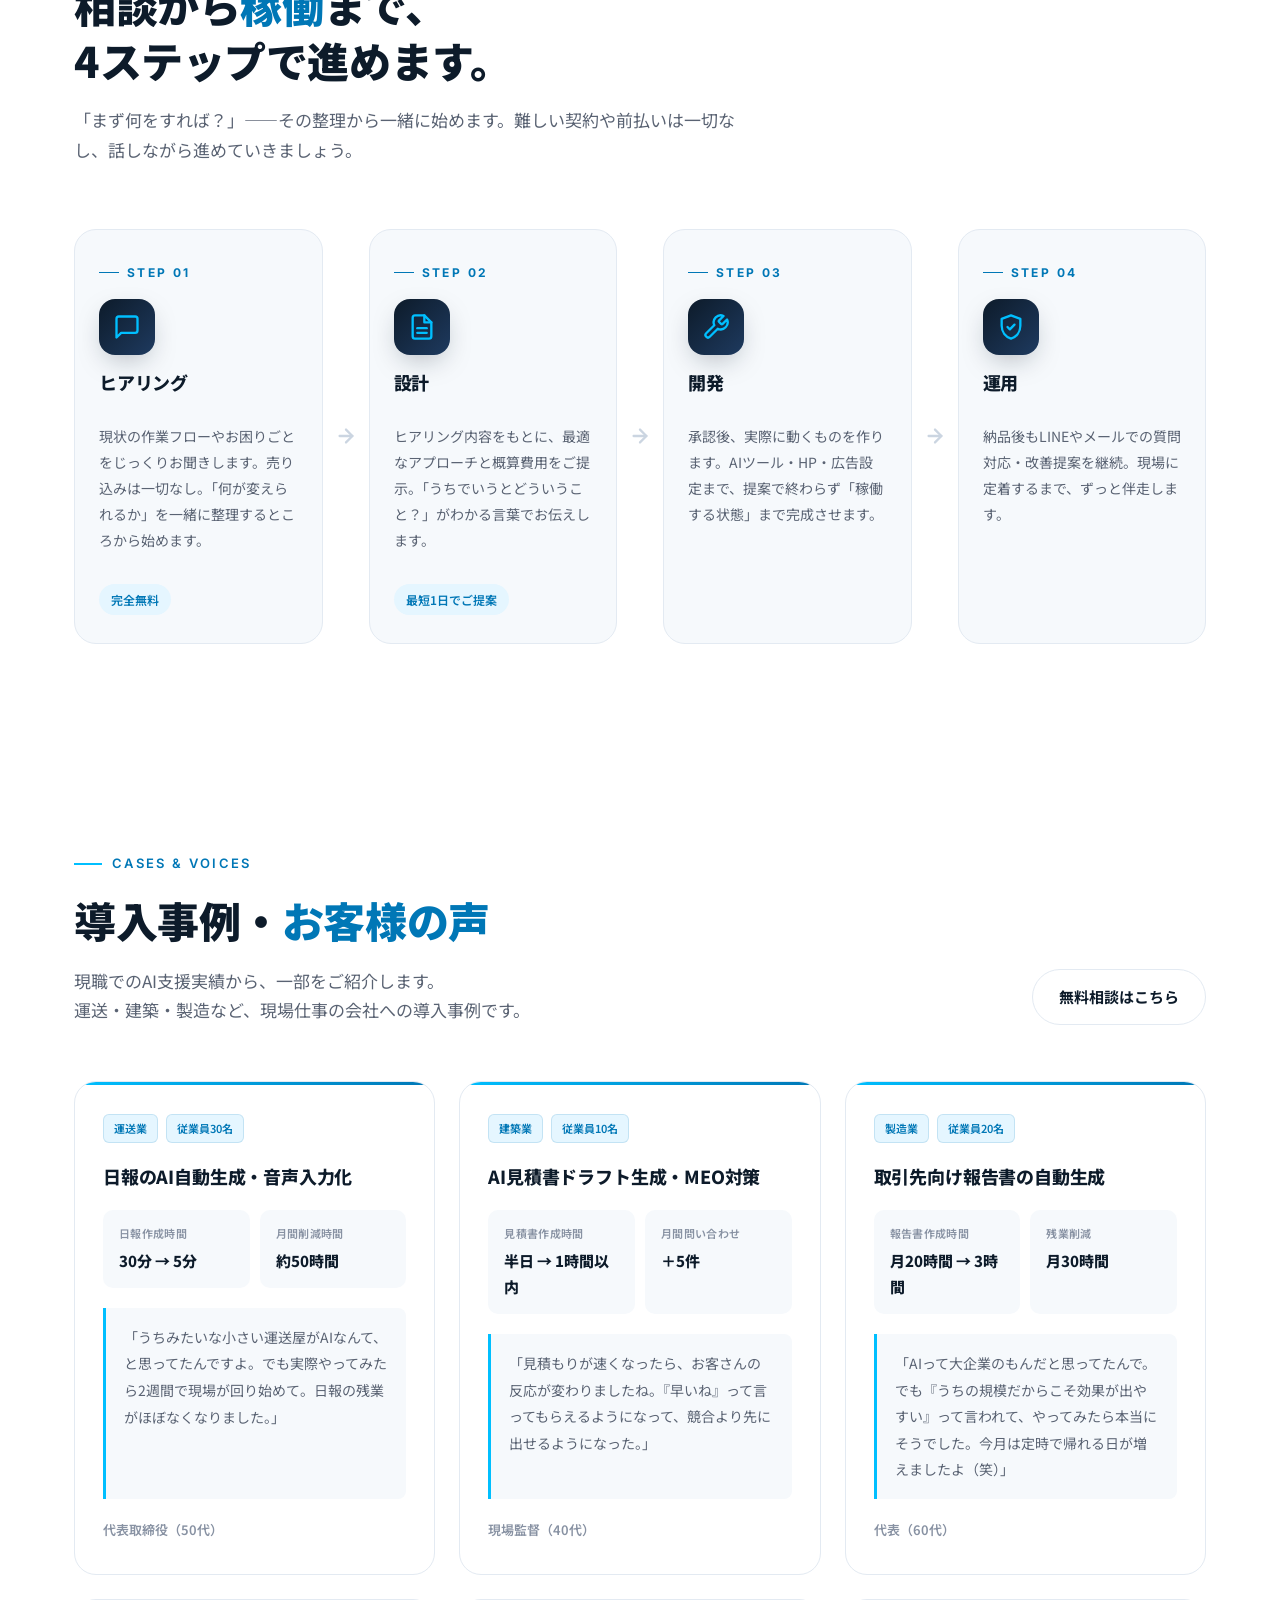
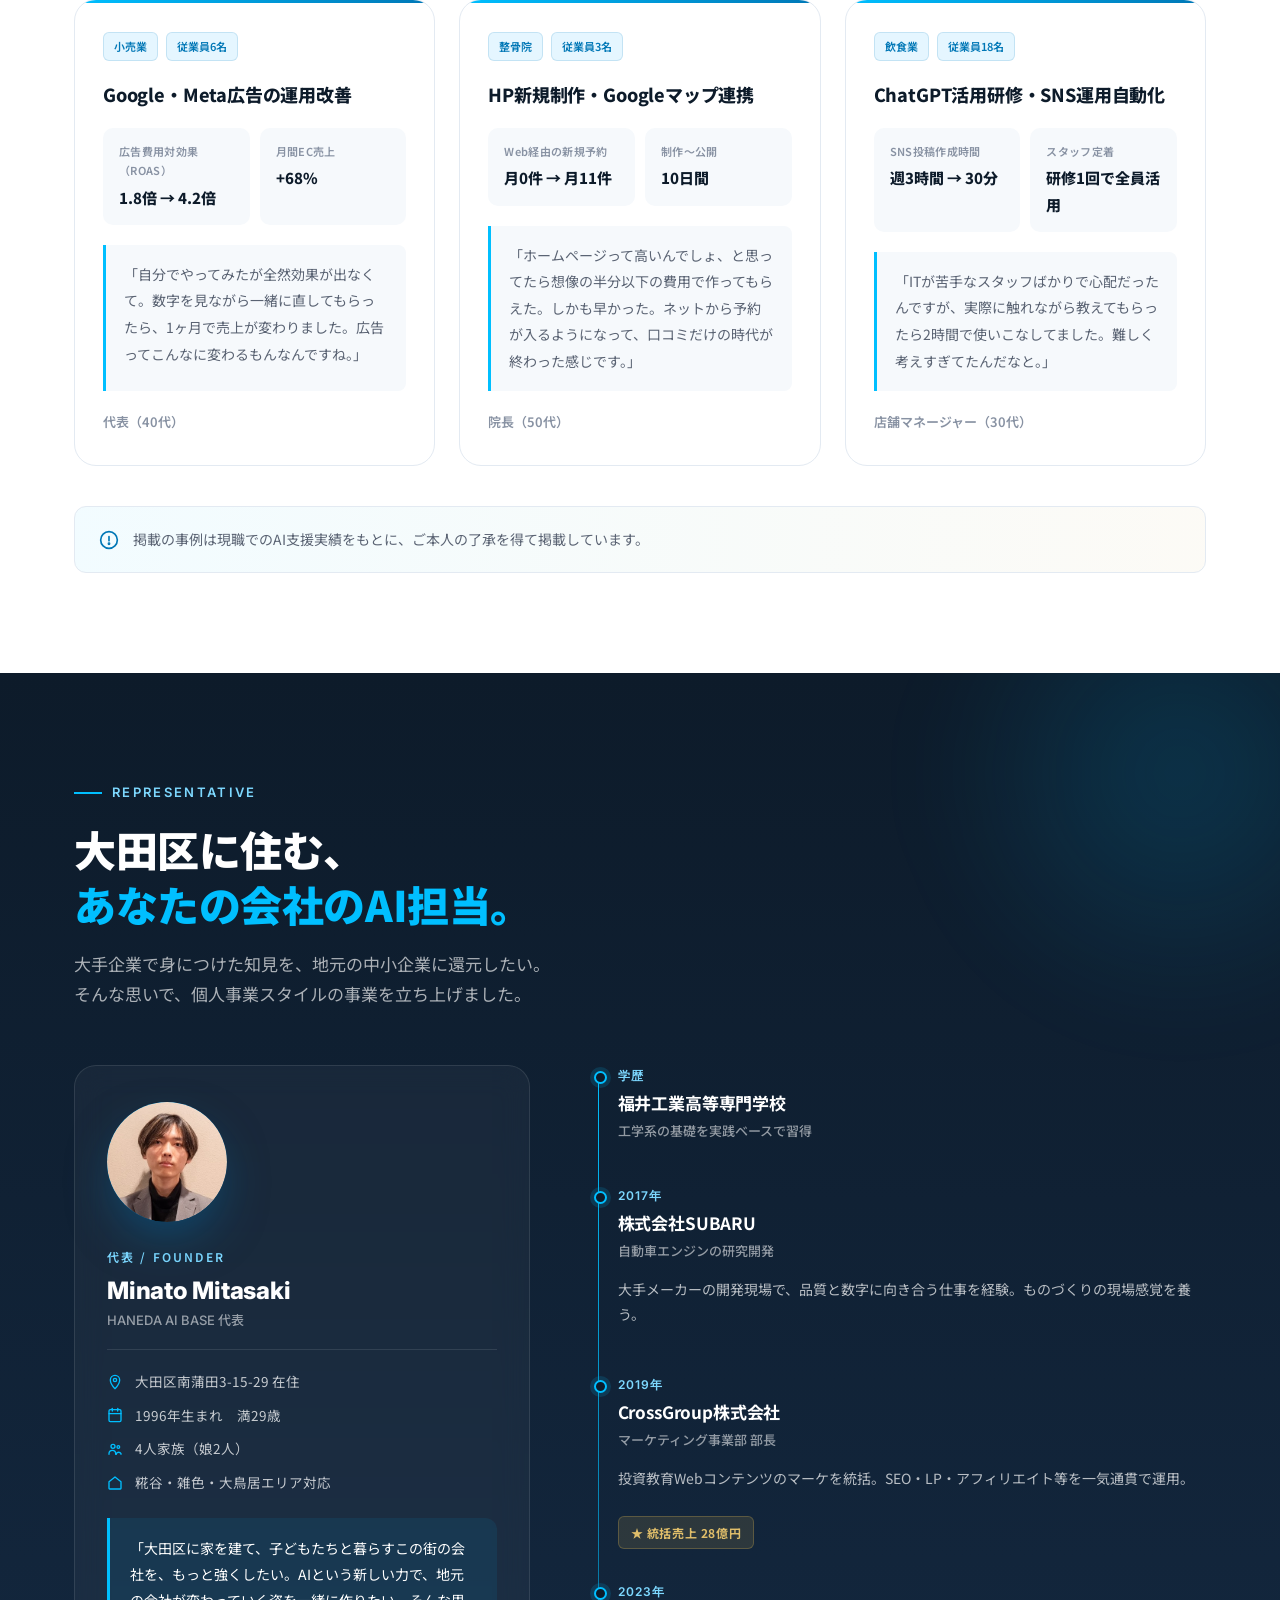
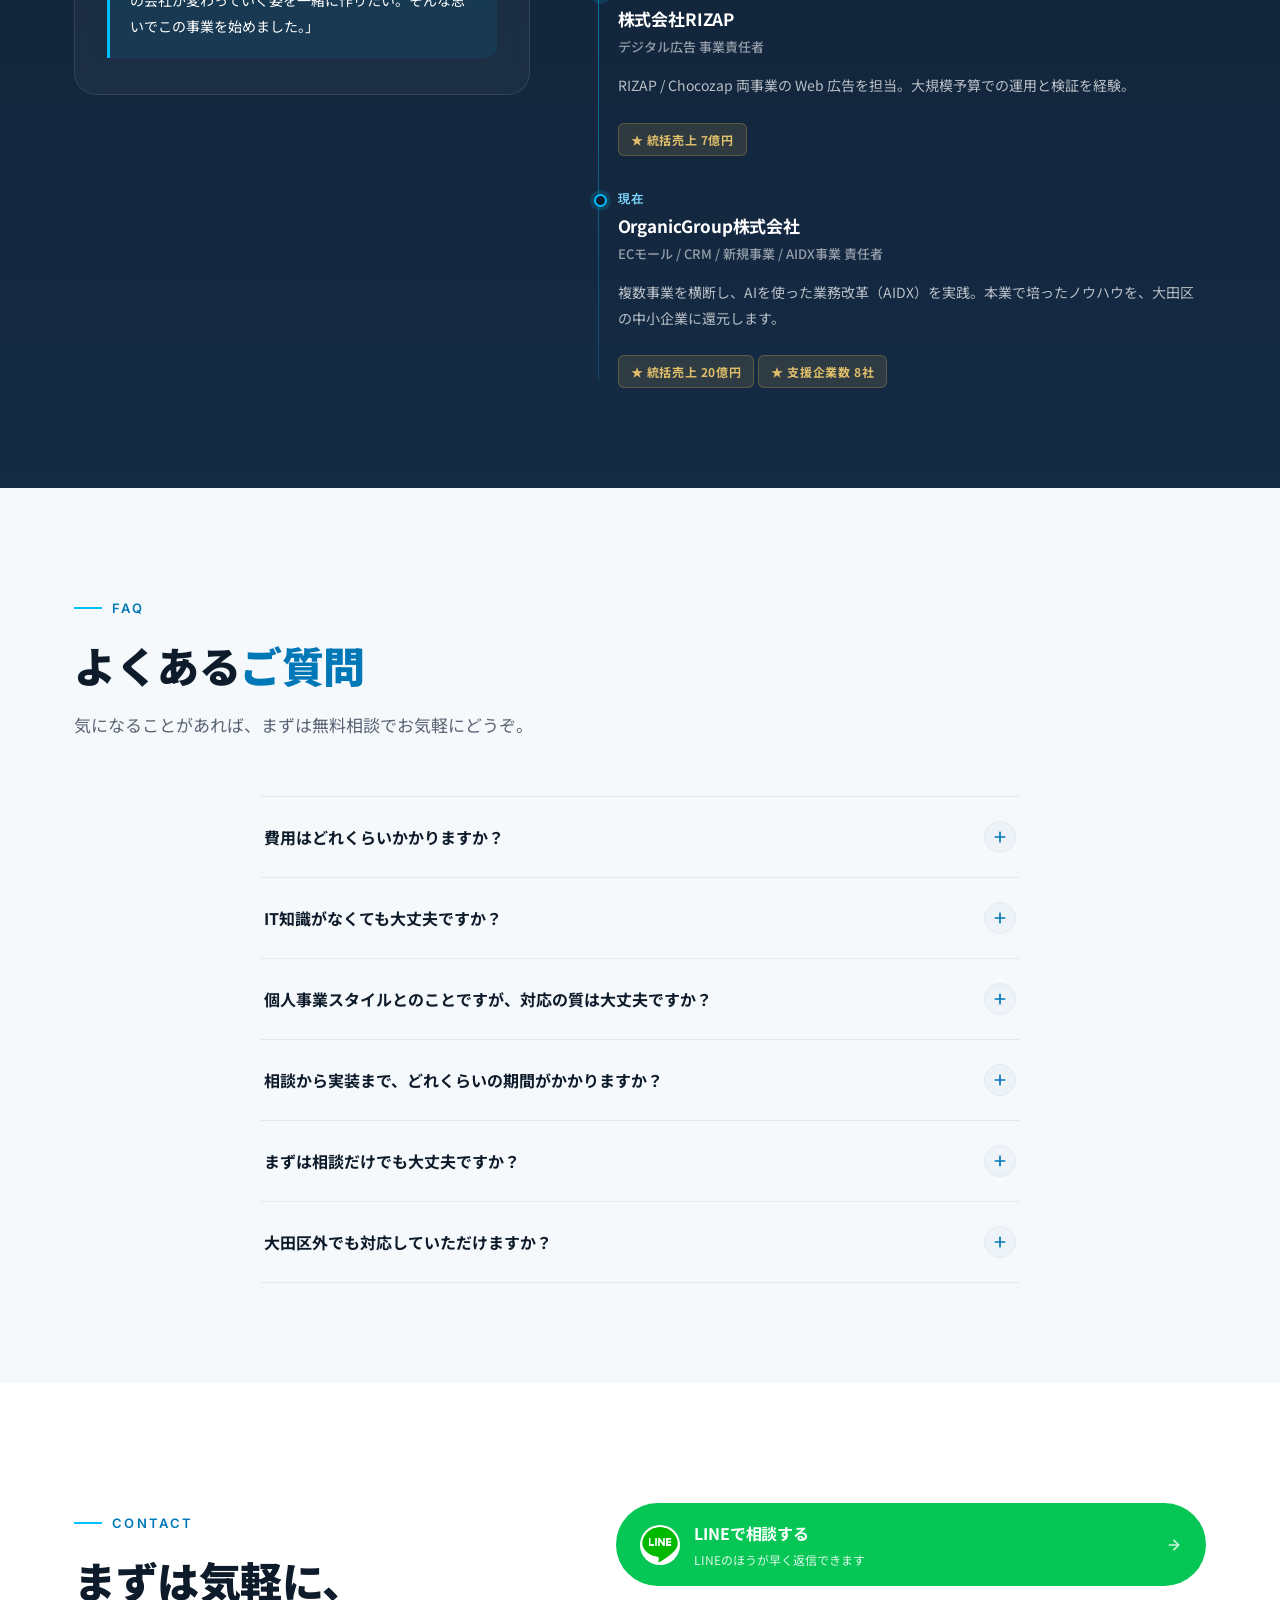
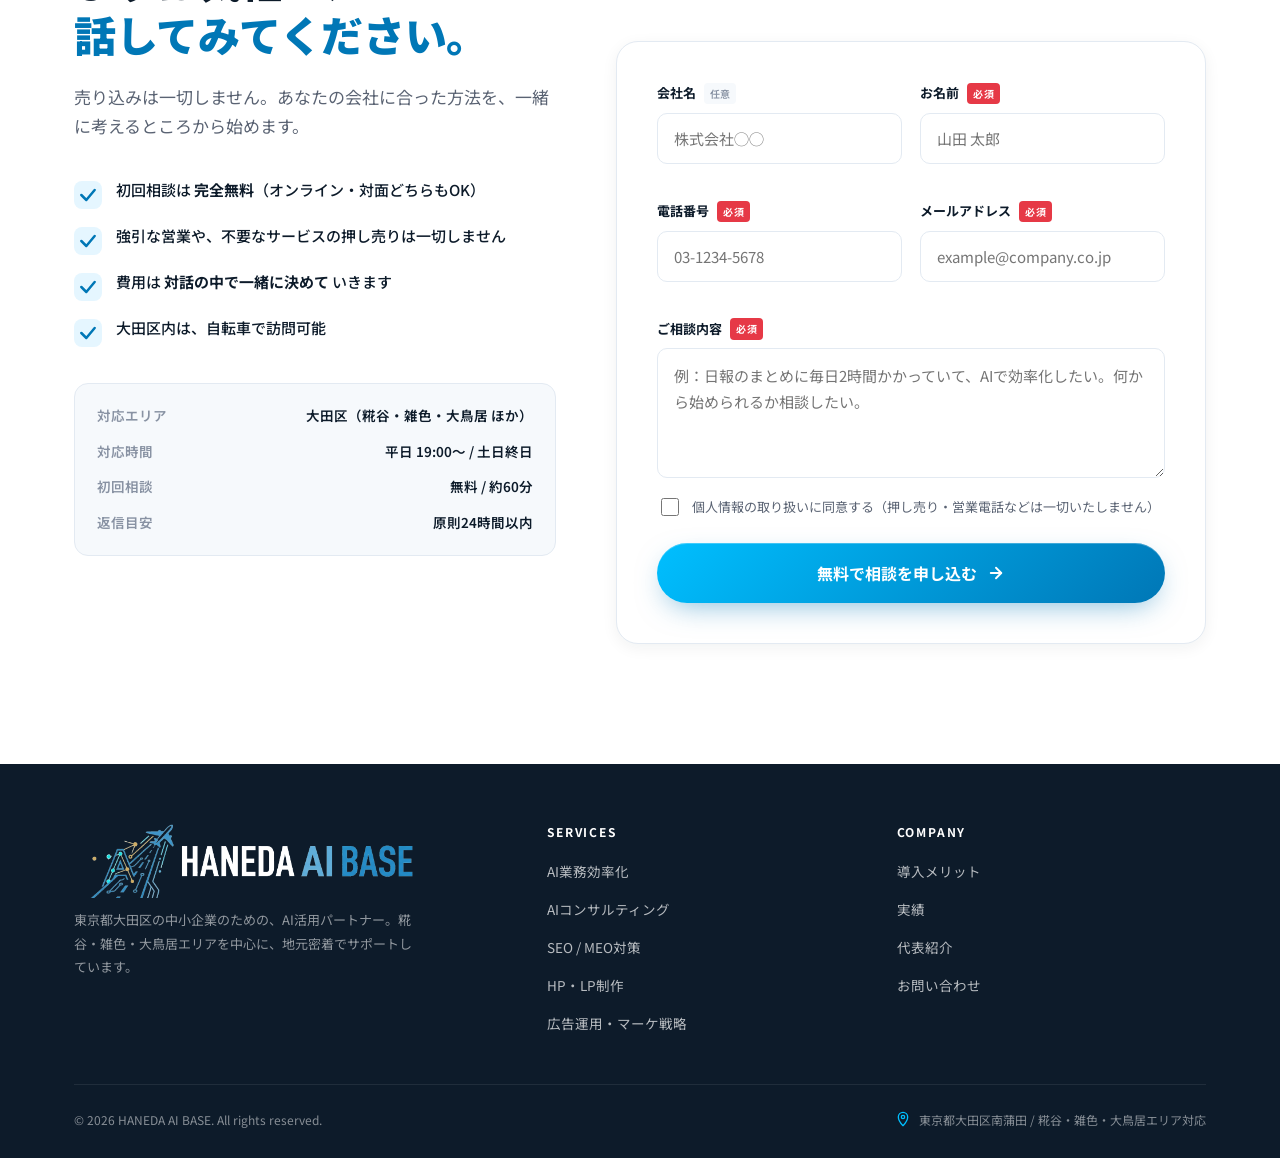
==== commit f40d0569: "SEO対策: meta description/OG/構造化データ追加、robots.txt・sitemap.xml作成" ====
--- a/index.html
+++ b/index.html
@@ -4,6 +4,24 @@
 <meta charset="UTF-8" />
 <meta name="viewport" content="width=device-width, initial-scale=1.0" />
 <title>HANEDA AI BASE｜大田区の中小企業向けAI活用パートナー</title>
+<meta name="description" content="HANEDA AI BASEは、東京都大田区（糀谷・雑色・大鳥居エリア）の運送・建築・製造・士業など中小企業向けに、日報・見積・問い合わせ対応などをAIで自動化する導入支援サービスです。大手コンサルの10分の1コストで、提案だけでなく動くツールまで作り切ります。" />
+<link rel="canonical" href="https://haneda.ai-base.jp/" />
+
+<!-- Open Graph -->
+<meta property="og:type" content="website" />
+<meta property="og:locale" content="ja_JP" />
+<meta property="og:site_name" content="HANEDA AI BASE" />
+<meta property="og:title" content="HANEDA AI BASE｜大田区の中小企業向けAI活用パートナー" />
+<meta property="og:description" content="大田区（糀谷・雑色・大鳥居エリア）の中小企業向けに、日報・見積・問い合わせ対応などをAIで自動化。大手コンサルの10分の1コストで、動くツールまで作り切ります。" />
+<meta property="og:url" content="https://haneda.ai-base.jp/" />
+<meta property="og:image" content="https://haneda.ai-base.jp/images/logo-header-dark.png" />
+
+<!-- Twitter Card -->
+<meta name="twitter:card" content="summary" />
+<meta name="twitter:title" content="HANEDA AI BASE｜大田区の中小企業向けAI活用パートナー" />
+<meta name="twitter:description" content="大田区（糀谷・雑色・大鳥居エリア）の中小企業向けAI活用パートナー。日報・見積・問い合わせ対応をAIで自動化します。" />
+<meta name="twitter:image" content="https://haneda.ai-base.jp/images/logo-header-dark.png" />
+
 <link rel="preconnect" href="https://fonts.googleapis.com" />
 <link rel="preconnect" href="https://fonts.gstatic.com" crossorigin />
 <link href="https://fonts.googleapis.com/css2?family=Noto+Sans+JP:wght@400;500;700;900&family=Inter:wght@400;600;800&display=swap" rel="stylesheet" />
@@ -11,6 +29,32 @@
 <link rel="stylesheet" href="styles.css" />
 <link rel="stylesheet" href="styles-sections.css" />
 <link rel="stylesheet" href="styles-rest.css" />
+
+<!-- 構造化データ: LocalBusiness -->
+<script type="application/ld+json">
+{
+  "@context": "https://schema.org",
+  "@type": "LocalBusiness",
+  "name": "HANEDA AI BASE",
+  "url": "https://haneda.ai-base.jp/",
+  "description": "東京都大田区の中小企業（運送・建築・製造・士業など）向けに、AI活用を一緒に考え・実装するパートナーサービス。",
+  "areaServed": [
+    { "@type": "Place", "name": "東京都大田区" },
+    { "@type": "Place", "name": "糀谷" },
+    { "@type": "Place", "name": "雑色" },
+    { "@type": "Place", "name": "大鳥居" }
+  ],
+  "address": {
+    "@type": "PostalAddress",
+    "addressRegion": "東京都",
+    "addressLocality": "大田区",
+    "addressCountry": "JP"
+  },
+  "sameAs": [
+    "https://line.me/ti/p/K5vraowyPS"
+  ]
+}
+</script>
 </head>
 <body>
 <!-- Header -->
--- a/styles.css
+++ b/styles.css
@@ -139,7 +139,14 @@
   .site-nav.open{transform:translateY(0)}
   .site-nav a:not(.btn){padding:16px 0;border-bottom:1px solid rgba(255,255,255,.06);color:#fff}
   .nav-cta{margin-top:16px;justify-content:center}
-  .nav-line{margin-top:8px;justify-content:center}
+  .site-nav .nav-line{
+    display:flex;width:100%;margin-top:8px;
+    background:#06C755;color:#fff;
+    border-radius:999px;padding:14px 18px;
+    justify-content:center;align-items:center;gap:8px;
+    font-size:14px;font-weight:700;
+    border:none;
+  }
   .site-header.scrolled .site-nav{background:#fff}
   .site-header.scrolled .site-nav a:not(.btn){border-color:var(--line)}
 }
--- a/styles-rest.css
+++ b/styles-rest.css
@@ -191,6 +191,7 @@
 .profile-name-block{margin-bottom:20px}
 .profile-role{font-size:12px;letter-spacing:.18em;color:#7DD8FF;font-weight:600;text-transform:uppercase;margin-bottom:8px}
 .profile-name{font-family:"Inter","Noto Sans JP",sans-serif;font-size:24px;font-weight:800;color:#fff;letter-spacing:-.01em}
+.profile-name-roman{display:block;font-family:"Inter",sans-serif;font-size:13px;font-weight:500;color:rgba(255,255,255,.7);letter-spacing:.08em;margin-top:4px}
 .profile-name small{display:block;font-size:13px;color:rgba(255,255,255,.55);font-weight:500;margin-top:6px;letter-spacing:0}
 
 .profile-facts{display:flex;flex-direction:column;gap:10px;padding-top:20px;border-top:1px solid rgba(255,255,255,.1)}
@@ -502,15 +503,17 @@
 }
 
 /* ============ LINE form banner ============ */
+.contact-right{display:flex;flex-direction:column}
 .line-form-banner{
   display:flex;align-items:center;gap:14px;
-  padding:16px 20px;margin-bottom:4px;
-  background:#06C755;border-radius:14px;
+  padding:16px 24px;margin-bottom:4px;
+  background:#06C755;border-radius:999px;
   color:#fff;text-decoration:none;
   transition:background .2s,transform .2s;
 }
 .line-form-banner:hover{background:#05a547;transform:translateY(-2px)}
-.line-form-icon{display:flex;align-items:center;justify-content:center;flex-shrink:0;width:36px;height:36px;background:rgba(255,255,255,.2);border-radius:50%}
+.line-form-icon{display:flex;align-items:center;justify-content:center;flex-shrink:0;width:40px;height:40px;background:#fff;border-radius:50%;padding:2px}
+.line-form-icon img{width:100%;height:100%;object-fit:contain;border-radius:50%}
 .line-form-text{display:flex;flex-direction:column;gap:2px}
 .line-form-title{font-size:16px;font-weight:700;letter-spacing:-.01em}
 .line-form-sub{font-size:12px;opacity:.85}
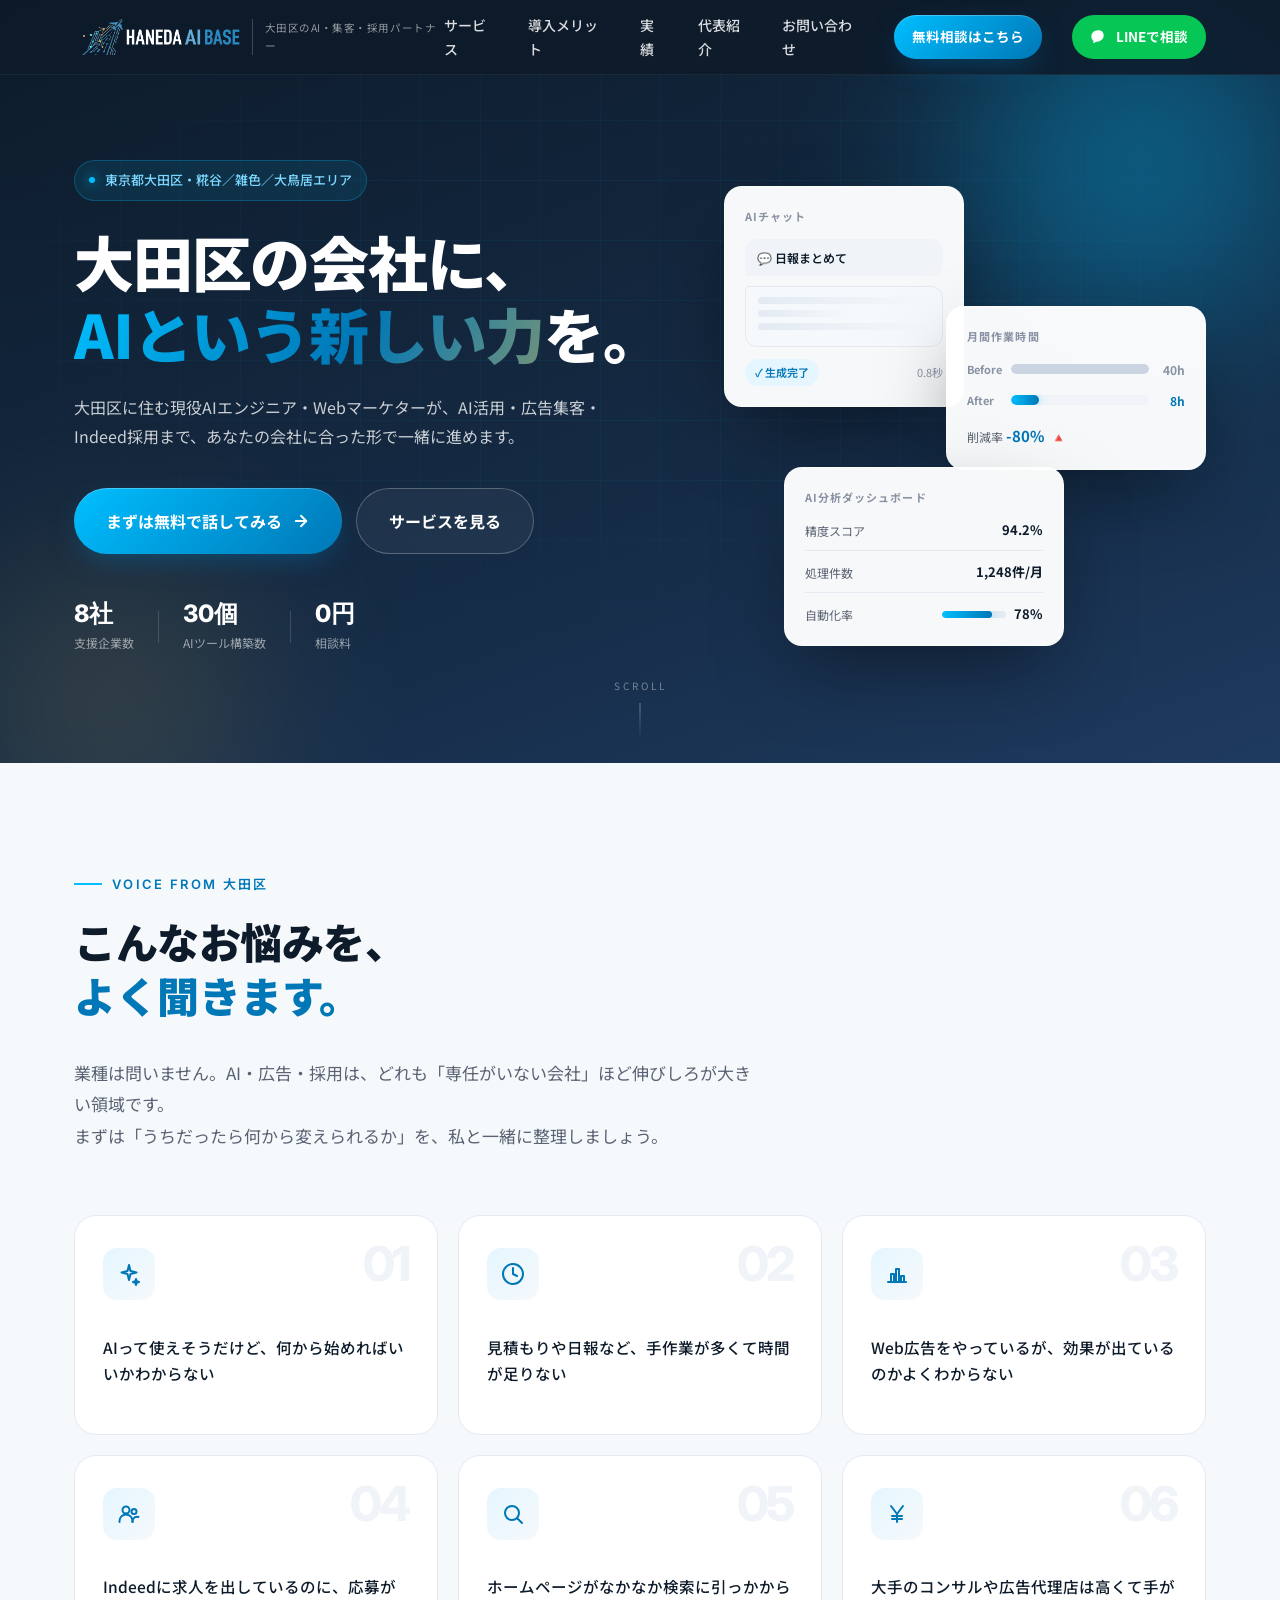
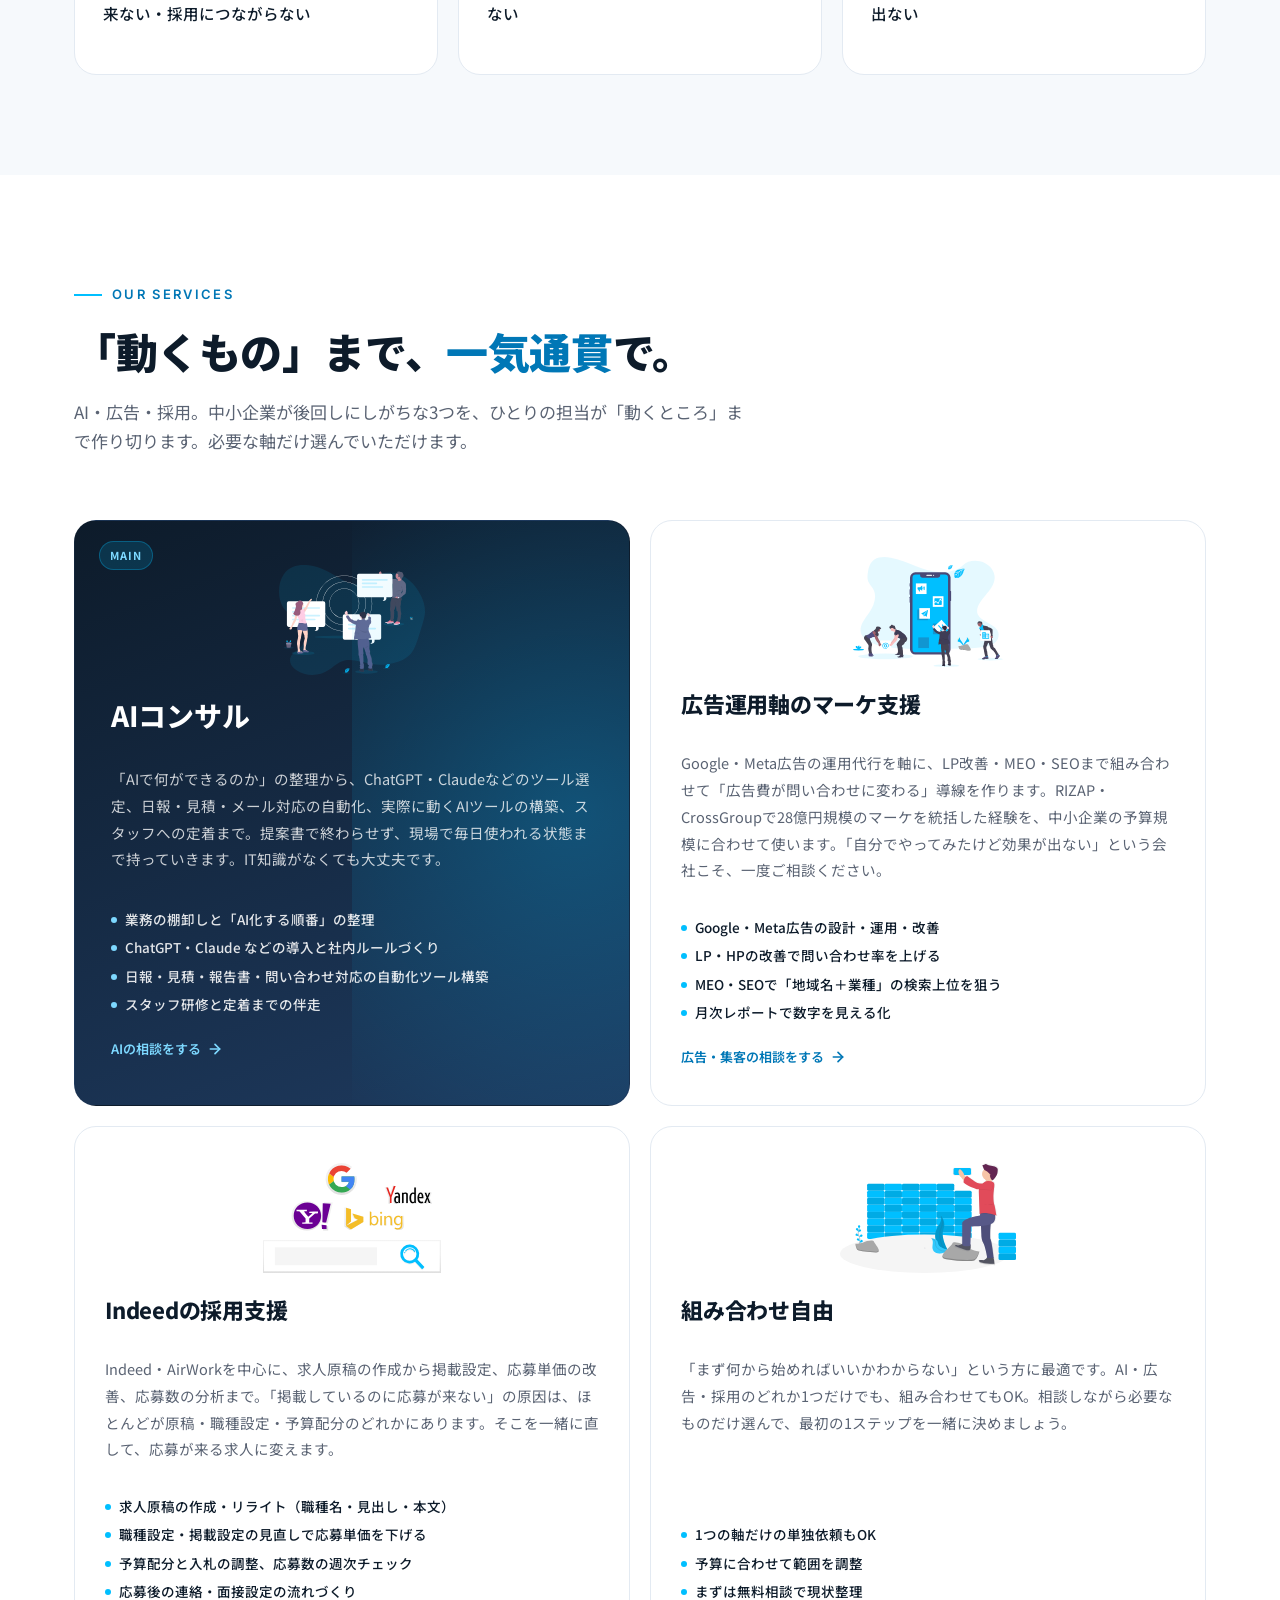
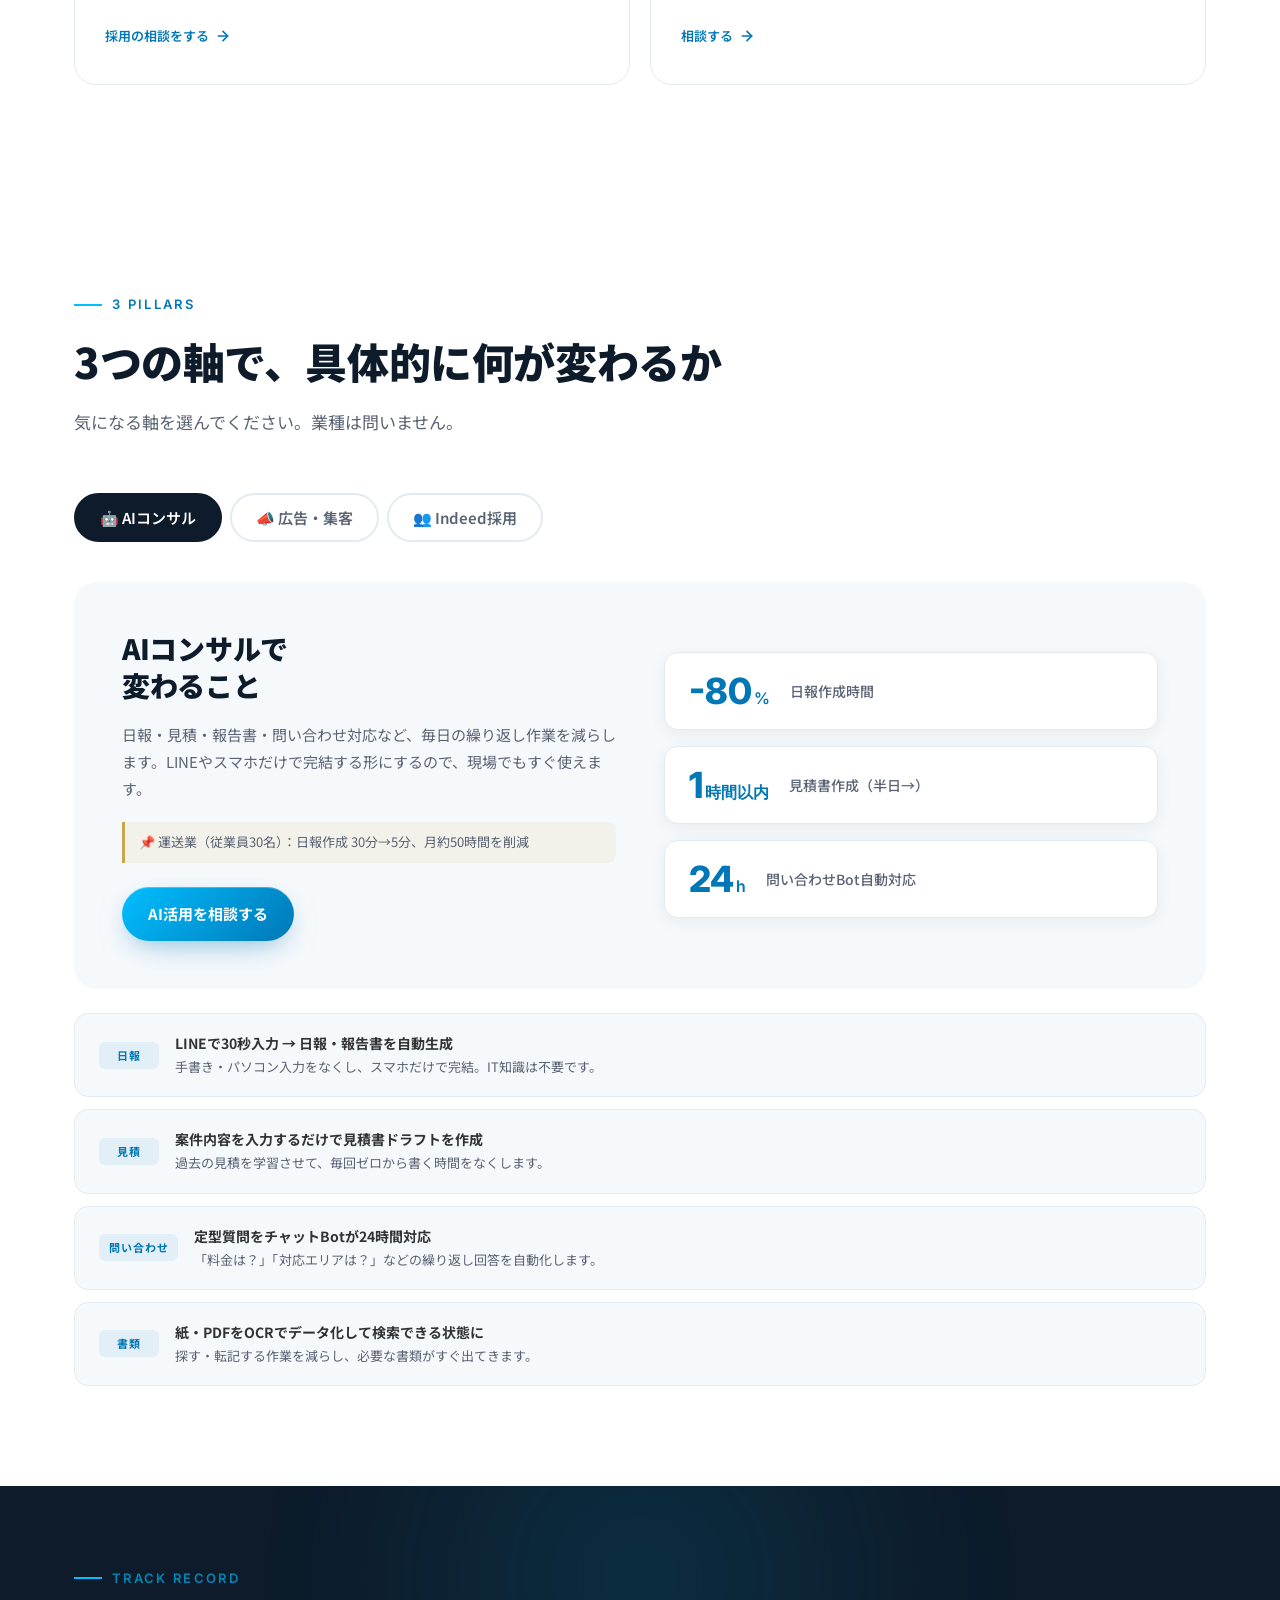
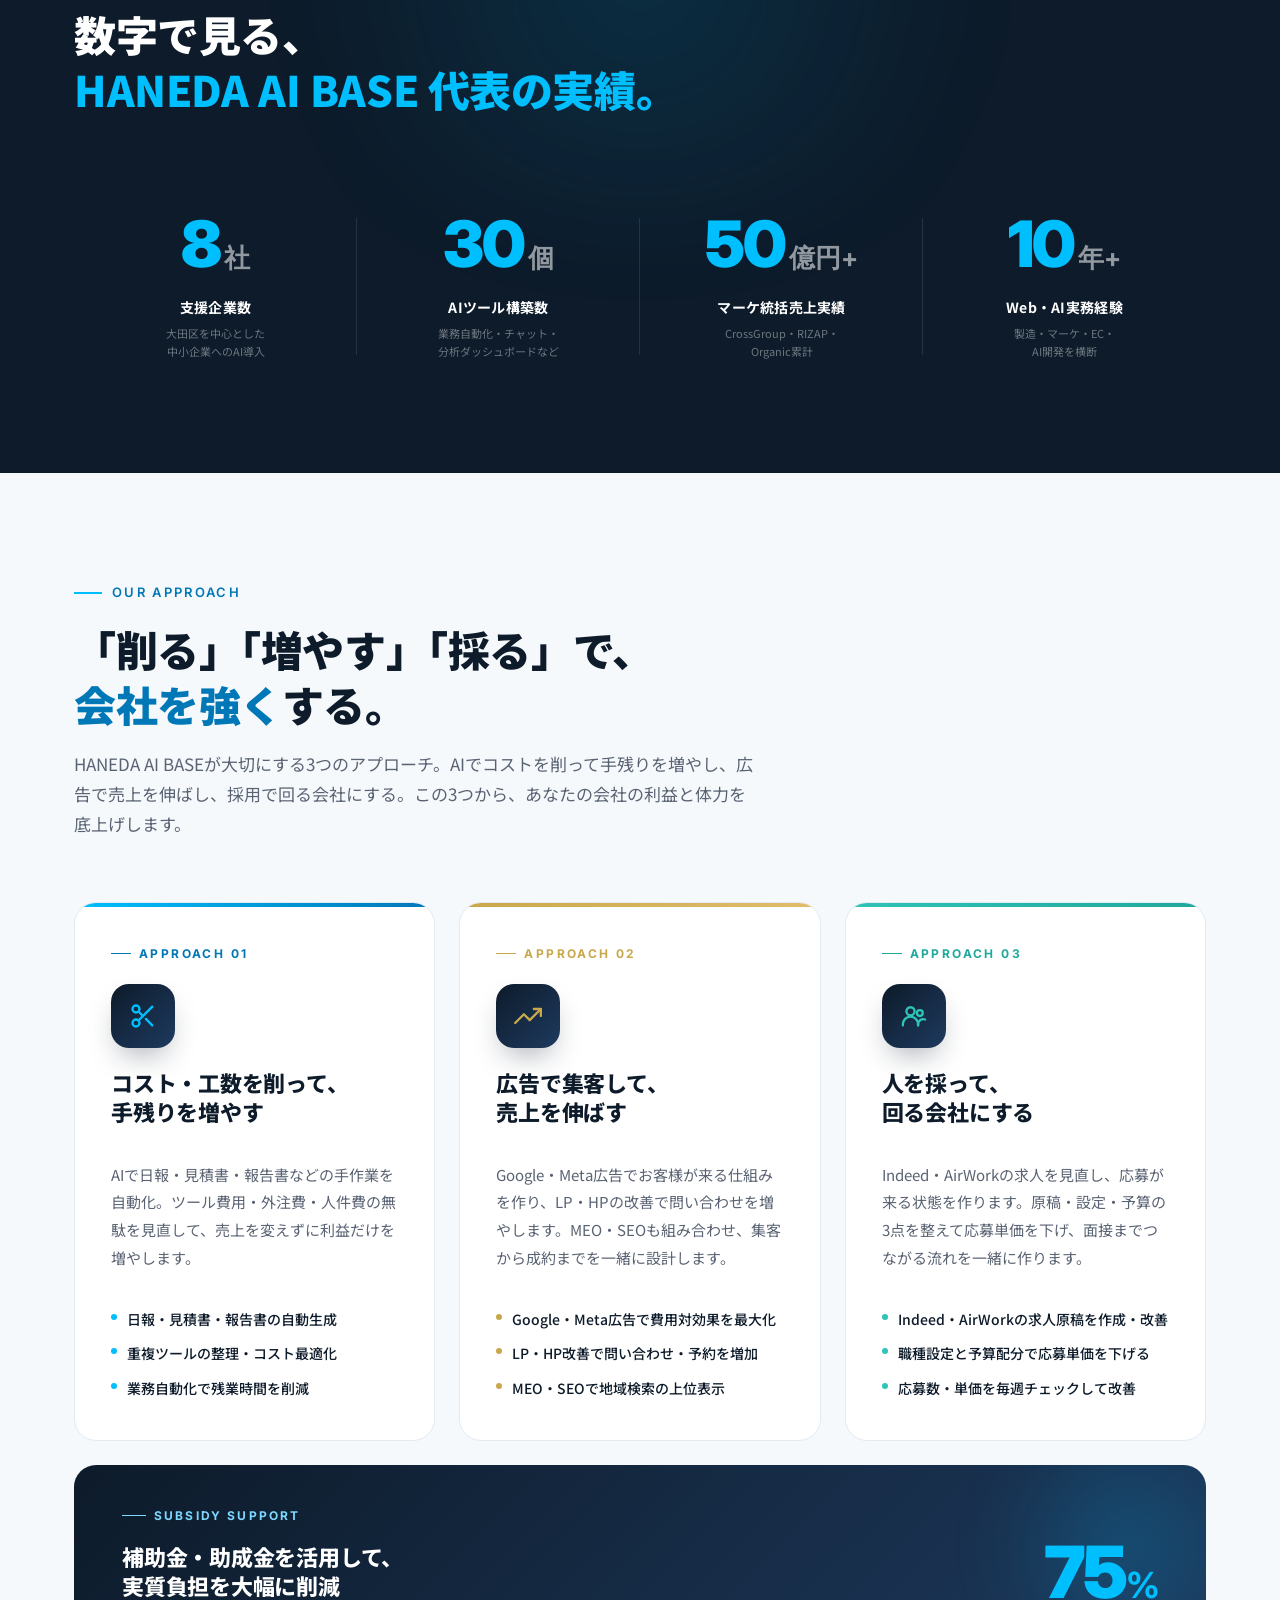
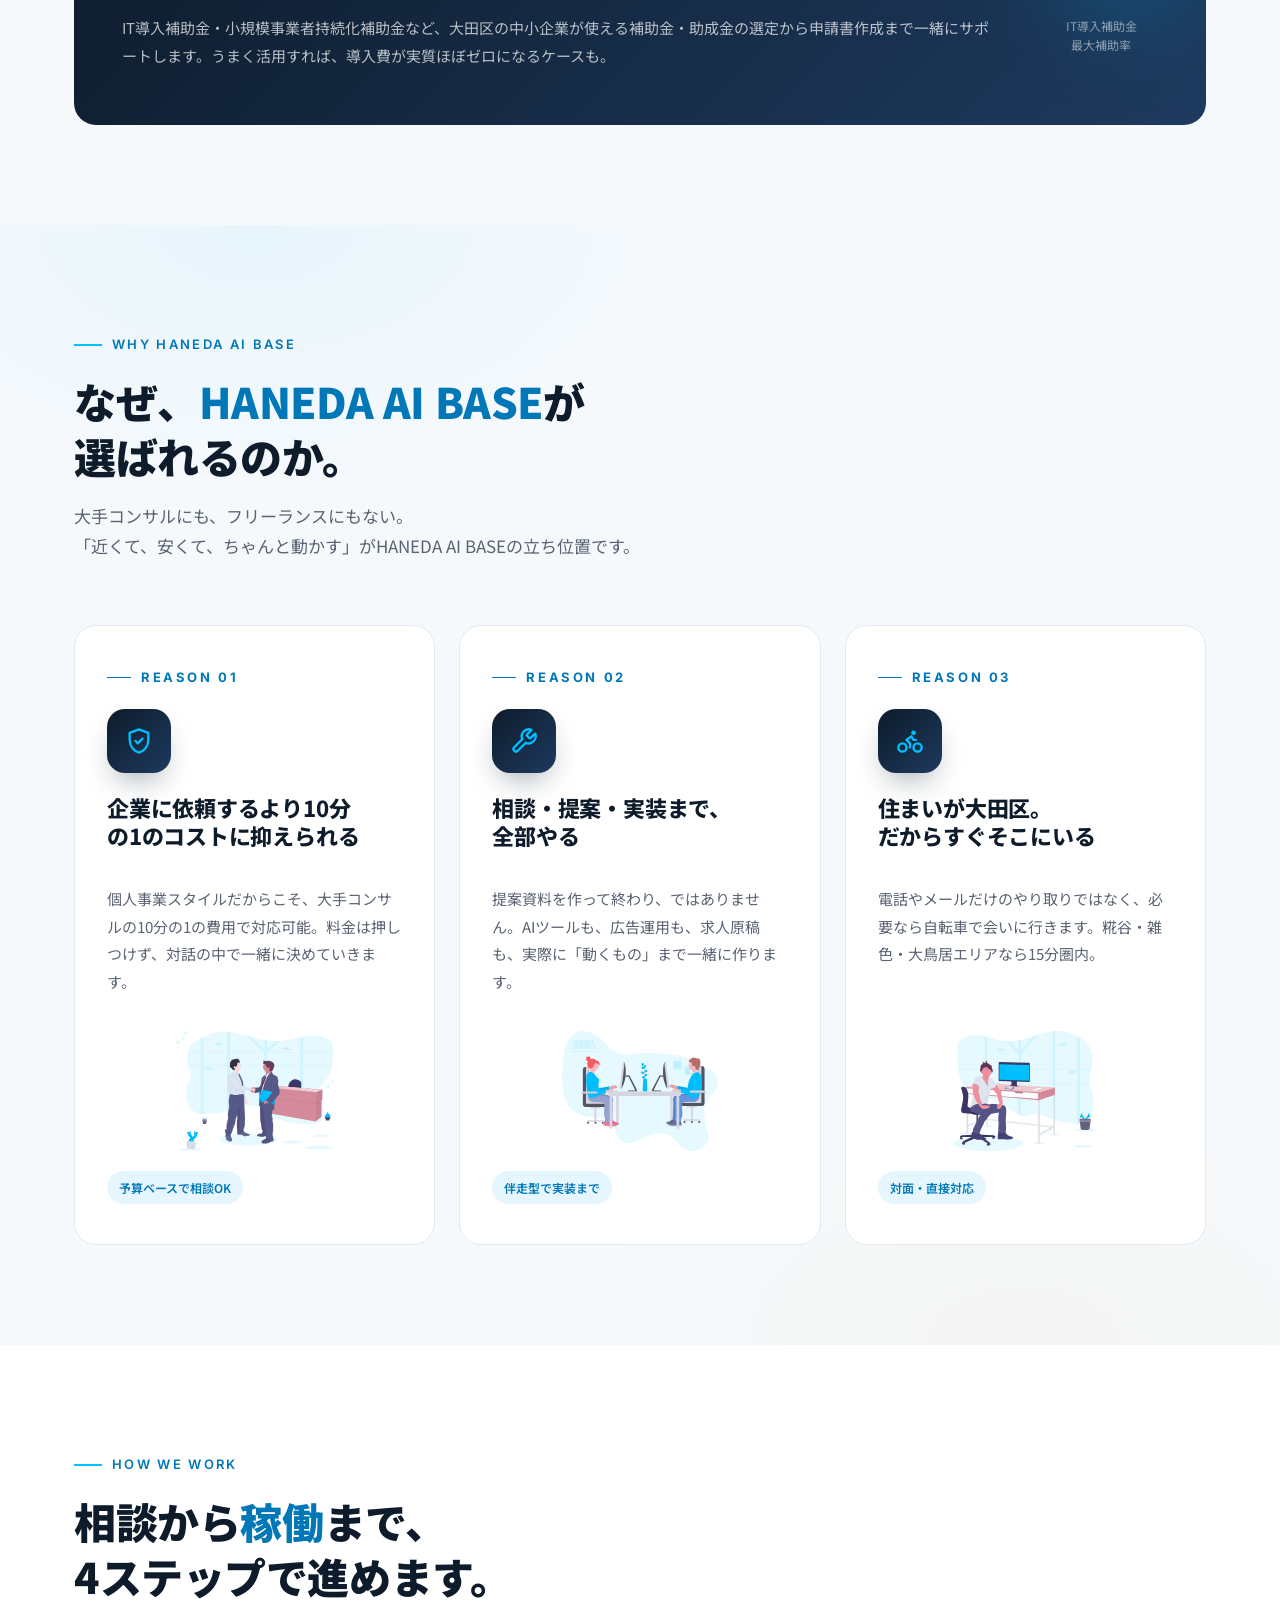
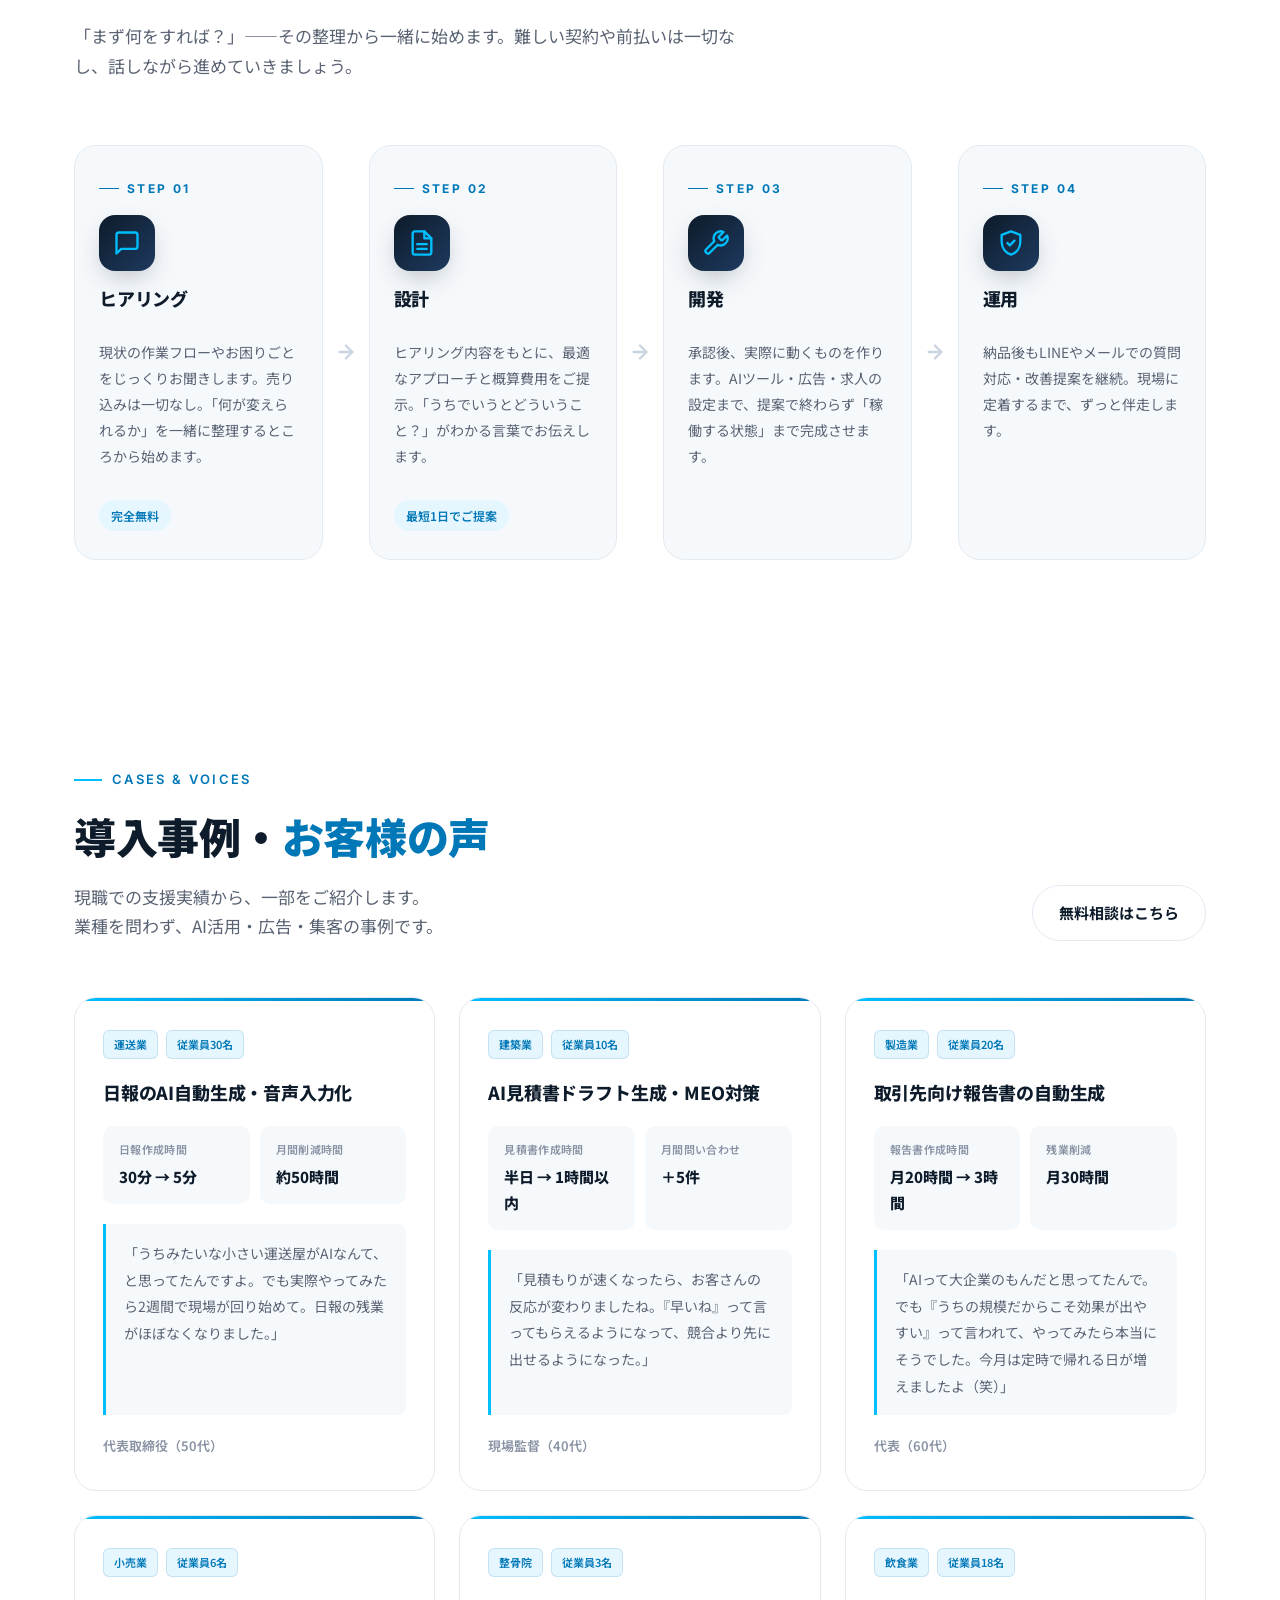
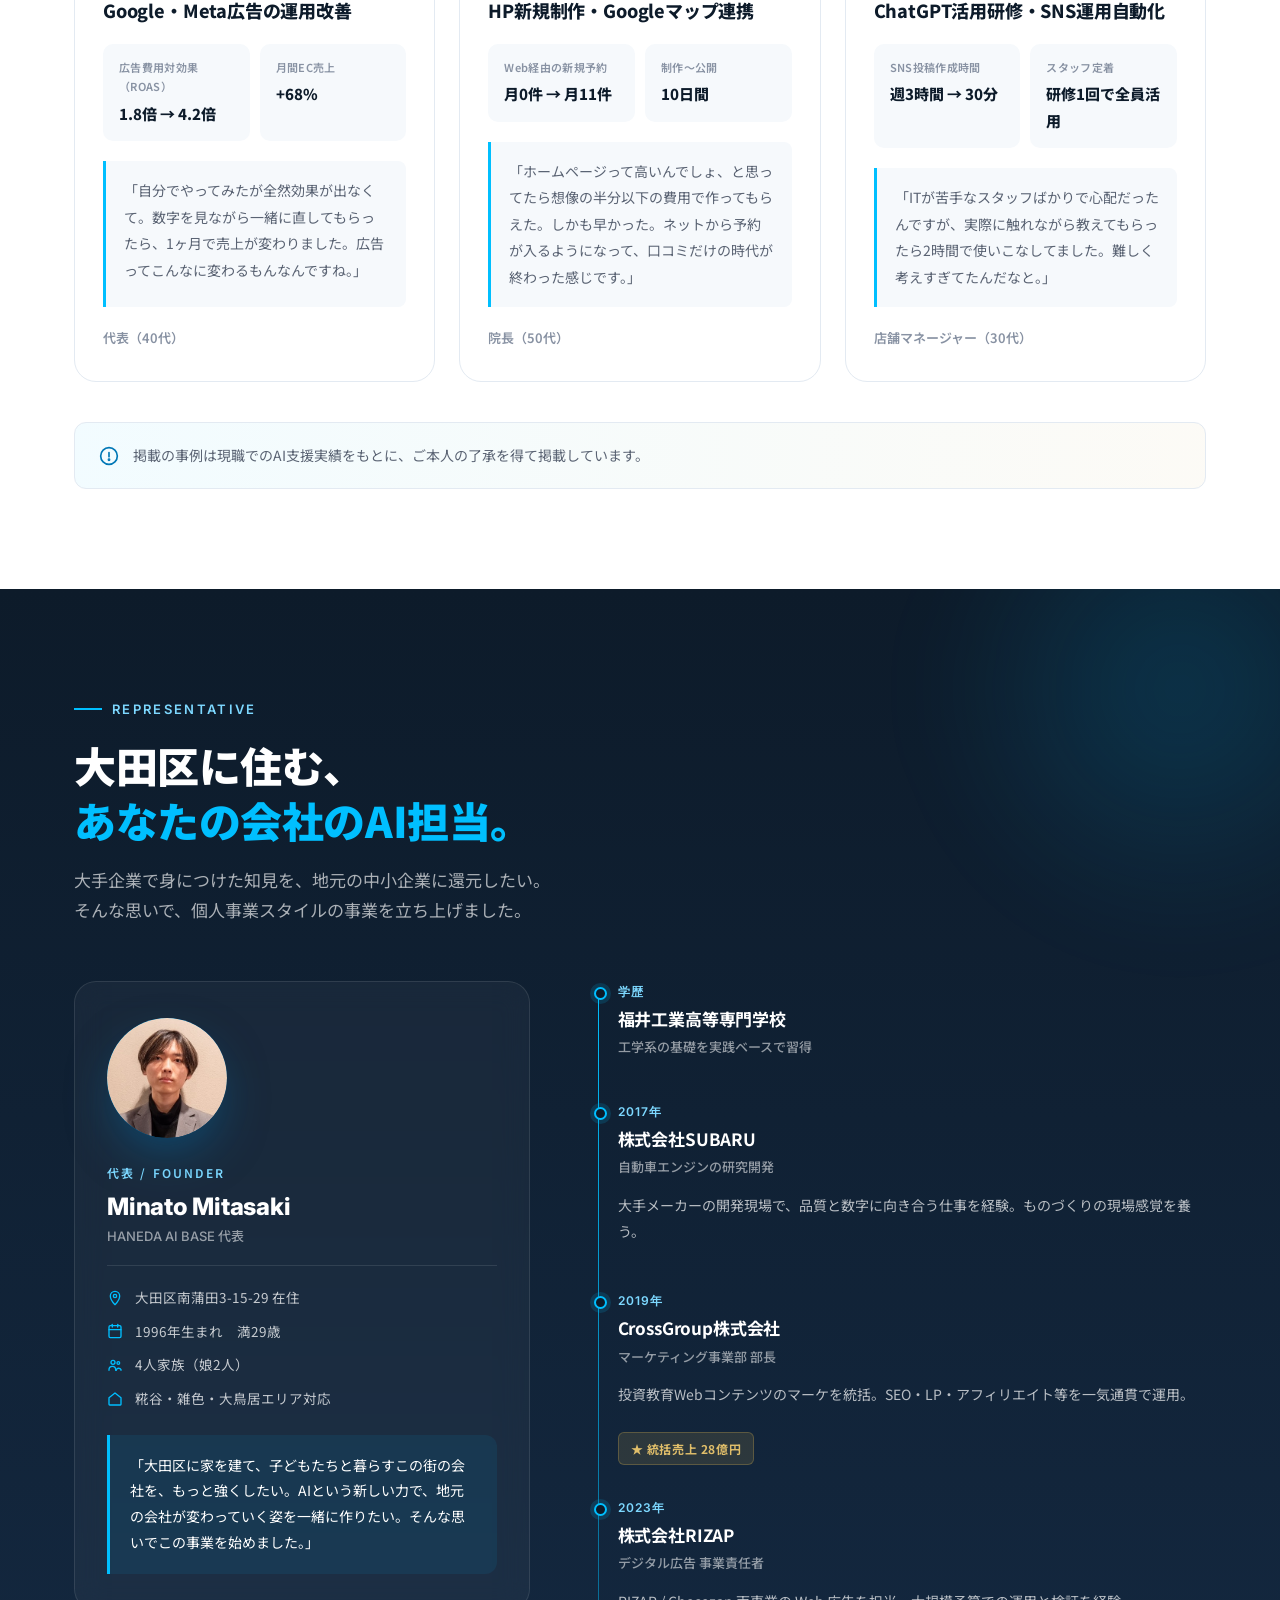
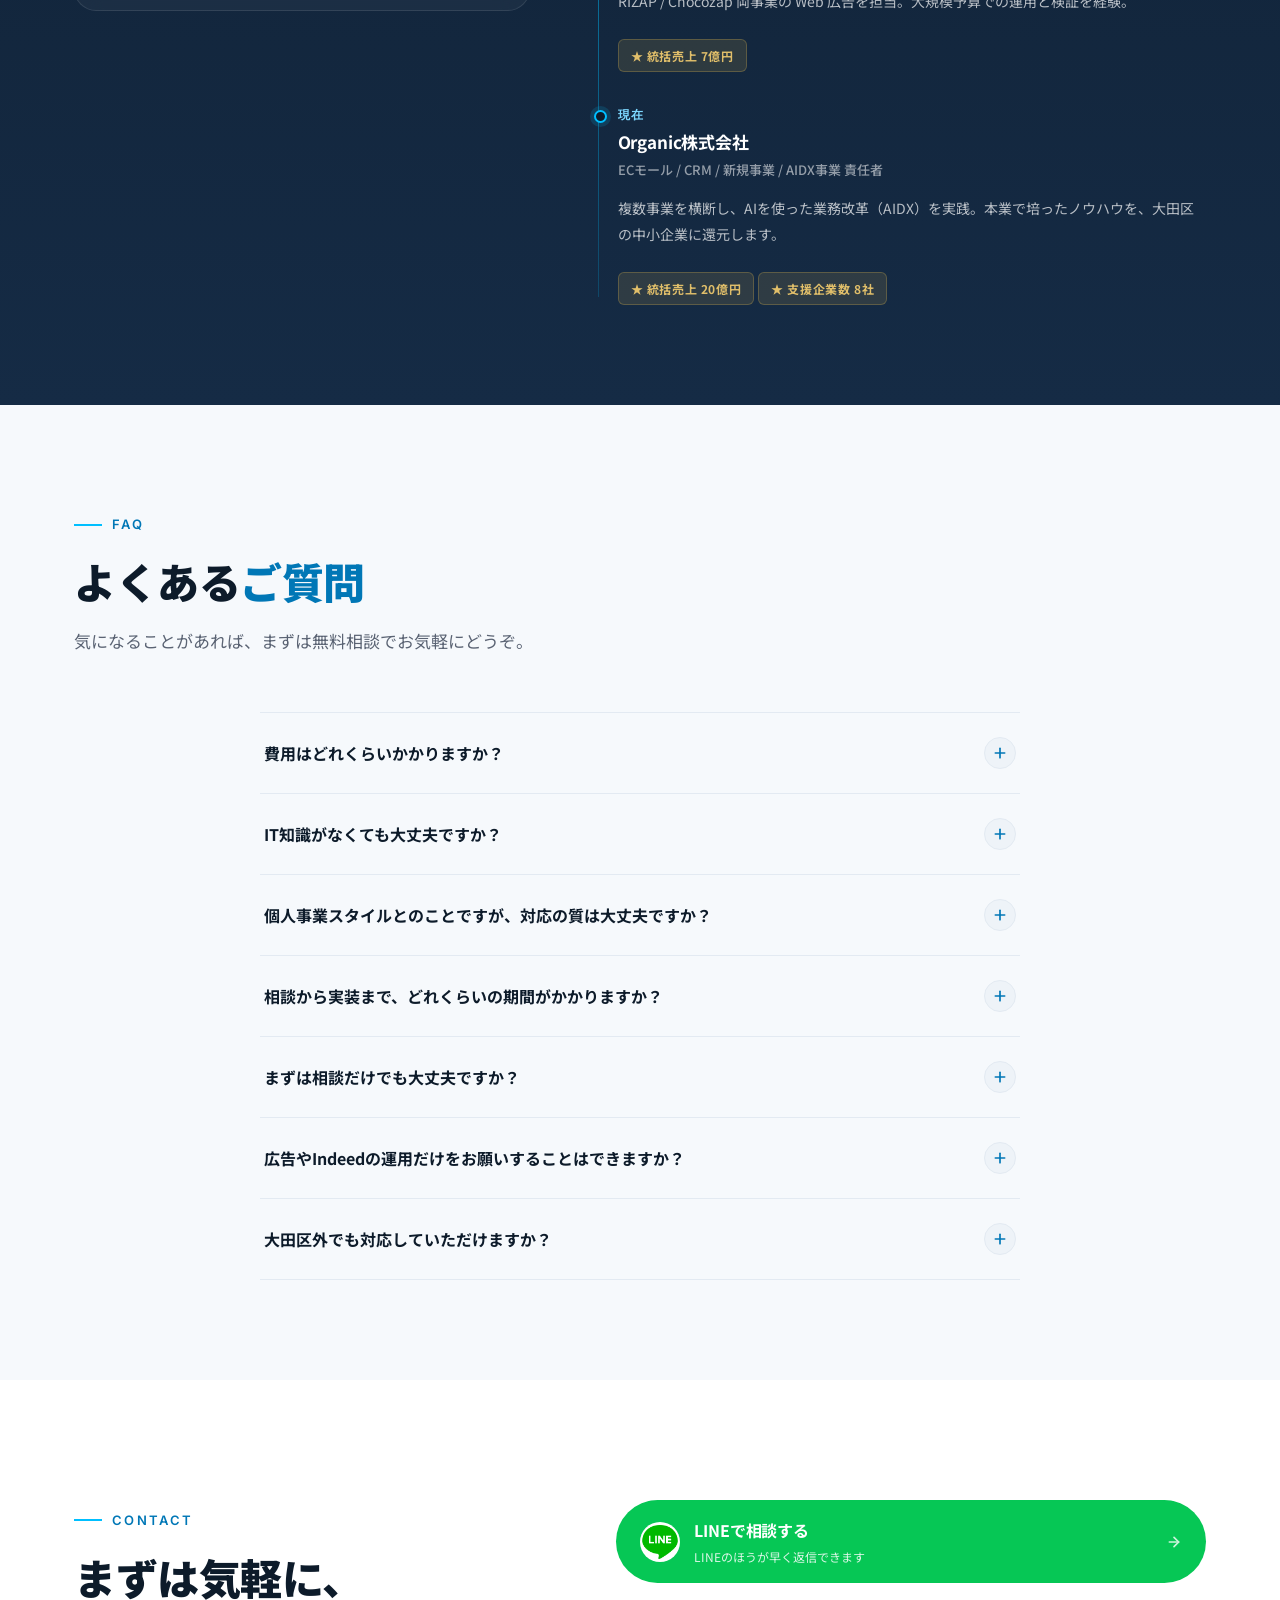
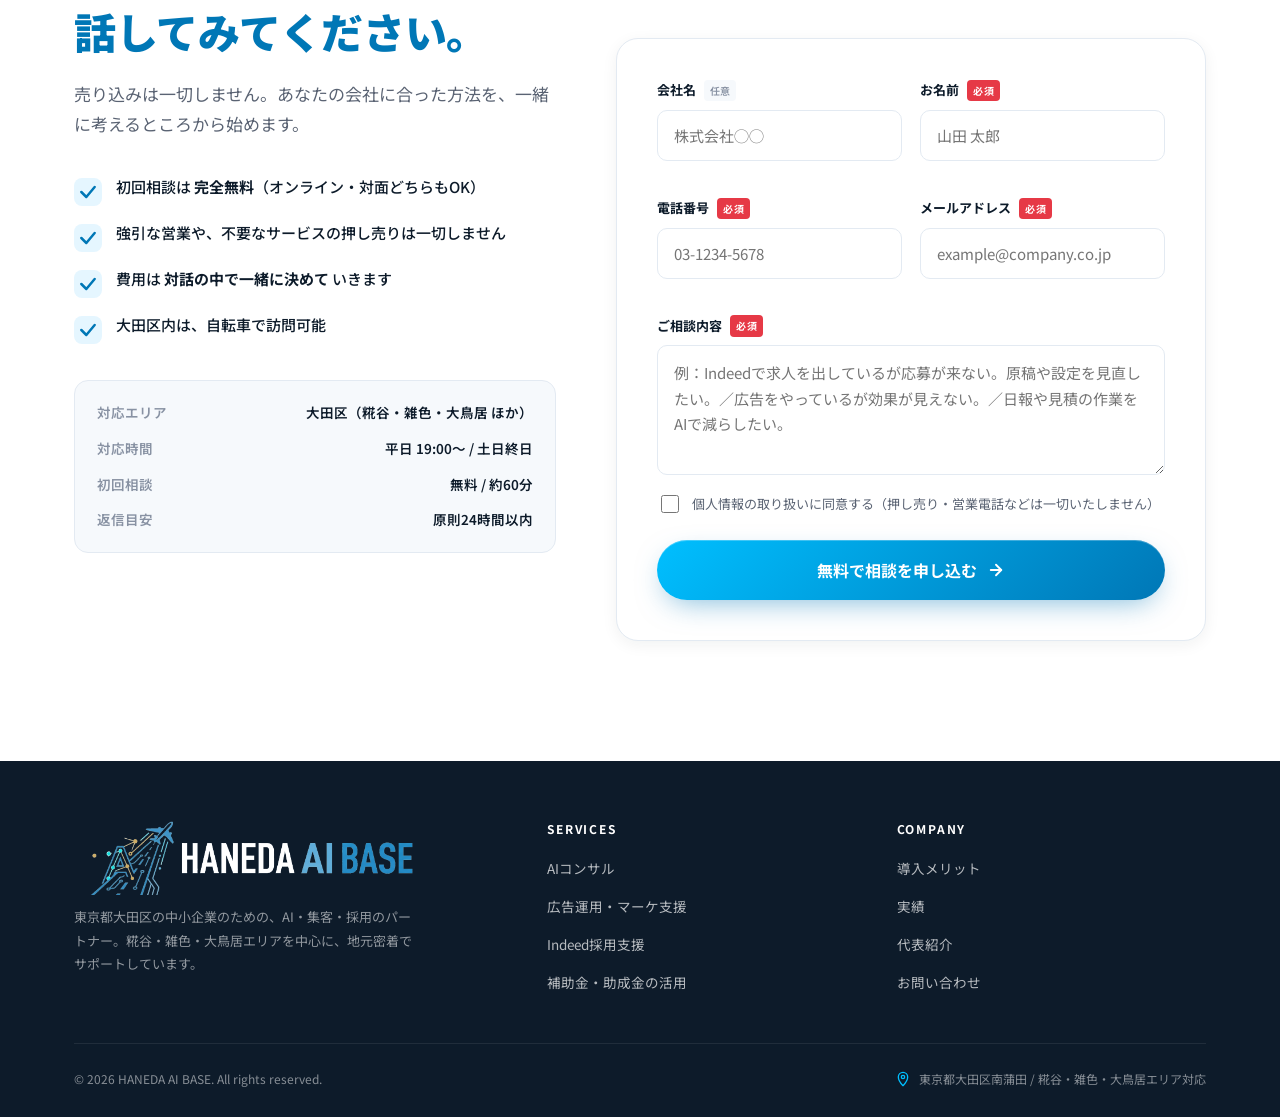
==== commit f86aacde: "方針変更: 業種を絞らず「AIコンサル／広告運用軸のマーケ支援／Indeed採用支援」の3軸にLPを再構成 - meta/OG/構造化データ・ヒーロー・ロゴ下テキストを3軸表記に - お悩み6枚（In" ====
--- a/index.html
+++ b/index.html
@@ -3,32 +3,33 @@
 <head>
 <meta charset="UTF-8" />
 <meta name="viewport" content="width=device-width, initial-scale=1.0" />
-<title>HANEDA AI BASE｜大田区の中小企業向けAI活用パートナー</title>
-<meta name="description" content="HANEDA AI BASEは、東京都大田区（糀谷・雑色・大鳥居エリア）の運送・建築・製造・士業など中小企業向けに、日報・見積・問い合わせ対応などをAIで自動化する導入支援サービスです。大手コンサルの10分の1コストで、提案だけでなく動くツールまで作り切ります。" />
+<meta name="google-site-verification" content="9H-wO3VwURpAh3TUdOFCdwUPlXqBcf1m_DgrR5d4MgE" />
+<title>HANEDA AI BASE｜大田区の中小企業の AI活用・広告集客・Indeed採用パートナー</title>
+<meta name="description" content="HANEDA AI BASEは、東京都大田区（糀谷・雑色・大鳥居エリア）の中小企業向けに、AI活用の導入支援、Google・Meta広告を軸にした集客支援、Indeedの採用支援を行うパートナーです。大手コンサルの10分の1コストで、動くところまで作り切ります。" />
 <link rel="canonical" href="https://haneda.ai-base.jp/" />
 
 <!-- Open Graph -->
 <meta property="og:type" content="website" />
 <meta property="og:locale" content="ja_JP" />
 <meta property="og:site_name" content="HANEDA AI BASE" />
-<meta property="og:title" content="HANEDA AI BASE｜大田区の中小企業向けAI活用パートナー" />
-<meta property="og:description" content="大田区（糀谷・雑色・大鳥居エリア）の中小企業向けに、日報・見積・問い合わせ対応などをAIで自動化。大手コンサルの10分の1コストで、動くツールまで作り切ります。" />
+<meta property="og:title" content="HANEDA AI BASE｜大田区の中小企業の AI活用・広告集客・Indeed採用パートナー" />
+<meta property="og:description" content="大田区（糀谷・雑色・大鳥居エリア）の中小企業の「AI・広告・採用」を、ひとりの担当が動くところまで。大手コンサルの10分の1コストで対応します。" />
 <meta property="og:url" content="https://haneda.ai-base.jp/" />
 <meta property="og:image" content="https://haneda.ai-base.jp/images/logo-header-dark.png" />
 
 <!-- Twitter Card -->
 <meta name="twitter:card" content="summary" />
-<meta name="twitter:title" content="HANEDA AI BASE｜大田区の中小企業向けAI活用パートナー" />
-<meta name="twitter:description" content="大田区（糀谷・雑色・大鳥居エリア）の中小企業向けAI活用パートナー。日報・見積・問い合わせ対応をAIで自動化します。" />
+<meta name="twitter:title" content="HANEDA AI BASE｜大田区の中小企業の AI活用・広告集客・Indeed採用パートナー" />
+<meta name="twitter:description" content="大田区の中小企業のAI活用・広告集客・Indeed採用パートナー。相談は無料です。" />
 <meta name="twitter:image" content="https://haneda.ai-base.jp/images/logo-header-dark.png" />
 
 <link rel="preconnect" href="https://fonts.googleapis.com" />
 <link rel="preconnect" href="https://fonts.gstatic.com" crossorigin />
 <link href="https://fonts.googleapis.com/css2?family=Noto+Sans+JP:wght@400;500;700;900&family=Inter:wght@400;600;800&display=swap" rel="stylesheet" />
 <link rel="icon" href="favicon.ico" type="image/x-icon" />
-<link rel="stylesheet" href="styles.css" />
-<link rel="stylesheet" href="styles-sections.css" />
-<link rel="stylesheet" href="styles-rest.css" />
+<link rel="stylesheet" href="styles.css?v=20261101" />
+<link rel="stylesheet" href="styles-sections.css?v=20261101" />
+<link rel="stylesheet" href="styles-rest.css?v=20261101" />
 
 <!-- 構造化データ: LocalBusiness -->
 <script type="application/ld+json">
@@ -37,7 +38,7 @@
   "@type": "LocalBusiness",
   "name": "HANEDA AI BASE",
   "url": "https://haneda.ai-base.jp/",
-  "description": "東京都大田区の中小企業（運送・建築・製造・士業など）向けに、AI活用を一緒に考え・実装するパートナーサービス。",
+  "description": "東京都大田区の中小企業向けに、AI活用・広告運用による集客・Indeedでの採用を一緒に考え、実装するパートナーサービス。",
   "areaServed": [
     { "@type": "Place", "name": "東京都大田区" },
     { "@type": "Place", "name": "糀谷" },
@@ -63,7 +64,7 @@
     <a href="#top" class="logo">
       <img src="images/logo-footer.png" class="header-logo header-logo--light" alt="HANEDA AI BASE" />
       <img src="images/logo-header-dark.png" class="header-logo header-logo--dark" alt="HANEDA AI BASE" />
-      <span class="logo-sub">大田区のAI活用パートナー</span>
+      <span class="logo-sub"><span class="logo-sub-full">大田区のAI・集客・採用パートナー</span><span class="logo-sub-short">AI・集客・採用</span></span>
     </a>
 
     <nav class="site-nav" id="siteNav">
@@ -104,7 +105,7 @@
         <span class="grad-text">AIという新しい力</span>を。
       </h1>
       <p class="hero-sub">
-        大田区に住む現役AIエンジニア・Webマーケターが、あなたの会社に合ったAI活用を一緒に考えます。
+        大田区に住む現役AIエンジニア・Webマーケターが、AI活用・広告集客・Indeed採用まで、あなたの会社に合った形で一緒に進めます。
       </p>
       <div class="hero-cta">
         <a href="#contact" class="btn btn-primary btn-lg">
@@ -188,6 +189,6 @@
 <main id="main-content"></main>
 <div id="footer-mount"></div>
 
-<script src="app.js" defer></script>
+<script src="app.js?v=20261101" defer></script>
 </body>
 </html>
--- a/styles.css
+++ b/styles.css
@@ -109,6 +109,8 @@
 .logo-text{display:flex;flex-direction:column;line-height:1.1}
 .logo-name{font-family:"Inter","Noto Sans JP",sans-serif;font-weight:800;color:#fff;font-size:17px;letter-spacing:-.01em;transition:color .3s}
 .logo-sub{font-size:10.5px;color:rgba(255,255,255,.55);letter-spacing:.05em;transition:color .3s;padding-left:12px;border-left:1px solid rgba(255,255,255,.2)}
+.logo-sub-short{display:none}
+@media (max-width:600px){.logo-sub-full{display:none}.logo-sub-short{display:inline}}
 .header-logo{height:36px;width:auto;display:block}
 .header-logo--dark{display:none}
 .site-header.scrolled .header-logo--light{display:none}
--- a/styles-sections.css
+++ b/styles-sections.css
@@ -132,7 +132,7 @@
 .service-card.main .service-badge{background:rgba(0,191,255,.15);color:#7DD8FF;border-color:rgba(0,191,255,.3)}
 .service-card.sub{grid-column:span 3}
 @media (min-width:921px){
-  .services-grid > .service-card.sub:nth-of-type(n+3){grid-column:span 2}
+  .services-grid > .service-card.sub:nth-of-type(n+3){grid-column:span 3}
 }
 
 .service-icon{
@@ -154,6 +154,11 @@
 .service-name{font-size:22px;font-weight:800;color:var(--navy);position:relative;z-index:1}
 .service-card.main .service-name{font-size:28px}
 .service-desc{font-size:14.5px;color:var(--text-soft);line-height:1.85;position:relative;z-index:1;flex:1}
+.service-list{list-style:none;padding:0;margin:0;display:flex;flex-direction:column;gap:7px;position:relative;z-index:1}
+.service-list li{display:flex;align-items:flex-start;gap:8px;font-size:13.5px;line-height:1.6;color:var(--navy);font-weight:500}
+.service-list li::before{content:"";flex-shrink:0;width:6px;height:6px;border-radius:50%;background:#00BFFF;margin-top:8px}
+.service-card.main .service-list li{color:rgba(255,255,255,.88)}
+.service-card.main .service-list li::before{background:#7DD8FF}
 .service-link{
   font-size:13px;font-weight:600;color:#0077B6;
   display:inline-flex;align-items:center;gap:6px;
--- a/styles-rest.css
+++ b/styles-rest.css
@@ -320,7 +320,7 @@
 /* ============ Profit ============ */
 .profit{background:var(--bg-soft)}
 .profit-head{margin-bottom:64px}
-.profit-grid{display:grid;grid-template-columns:1fr 1fr;gap:24px;margin-bottom:24px}
+.profit-grid{display:grid;grid-template-columns:repeat(3,1fr);gap:24px;margin-bottom:24px}
 .profit-card{
   background:#fff;border:1px solid var(--line);border-radius:var(--radius-lg);
   padding:40px 36px;
@@ -334,11 +334,13 @@
   background:linear-gradient(90deg,#00BFFF,#0077B6);
 }
 .profit-card.sales::before{background:linear-gradient(90deg,#C9A84C,#E0BE6A)}
+.profit-card.hire::before{background:linear-gradient(90deg,#2EC4B6,#1FA89C)}
 .profit-card-label{
   font-family:"Inter",sans-serif;font-size:12px;font-weight:700;letter-spacing:.2em;
   color:var(--cyan-2);display:flex;align-items:center;gap:8px;
 }
 .profit-card.sales .profit-card-label{color:var(--gold)}
+.profit-card.hire .profit-card-label{color:#1FA89C}
 .profit-card-label::before{content:"";width:20px;height:1px;background:currentColor}
 .profit-icon{
   width:64px;height:64px;border-radius:18px;
@@ -347,12 +349,14 @@
   box-shadow:0 14px 30px -10px rgba(13,27,42,.4);
 }
 .profit-card.sales .profit-icon{color:#C9A84C}
+.profit-card.hire .profit-icon{color:#2EC4B6}
 .profit-title{font-size:22px;font-weight:800;color:var(--navy)}
 .profit-desc{font-size:15px;color:var(--text-soft);line-height:1.85;flex:1}
 .profit-items{list-style:none;padding:0;margin:0;display:flex;flex-direction:column;gap:10px}
 .profit-items li{display:flex;align-items:flex-start;gap:10px;font-size:14px;color:var(--navy);font-weight:500}
 .profit-items li::before{content:"";flex-shrink:0;width:6px;height:6px;border-radius:50%;background:#00BFFF;margin-top:7px}
 .profit-card.sales .profit-items li::before{background:#C9A84C}
+.profit-card.hire .profit-items li::before{background:#2EC4B6}
 
 .profit-subsidy{
   background:linear-gradient(135deg,#0D1B2A 0%,#1E3A5F 100%);
@@ -384,6 +388,10 @@
 .profit-subsidy-num-unit{font-size:36px;font-weight:700}
 .profit-subsidy-caption{font-size:12px;color:rgba(255,255,255,.5);margin-top:8px;line-height:1.6}
 
+@media(max-width:1100px){
+  .profit-grid{grid-template-columns:1fr}
+  .profit-card{padding:36px 30px}
+}
 @media(max-width:920px){
   .profit-grid{grid-template-columns:1fr}
   .profit-subsidy{grid-template-columns:1fr;padding:32px 28px;gap:28px}
